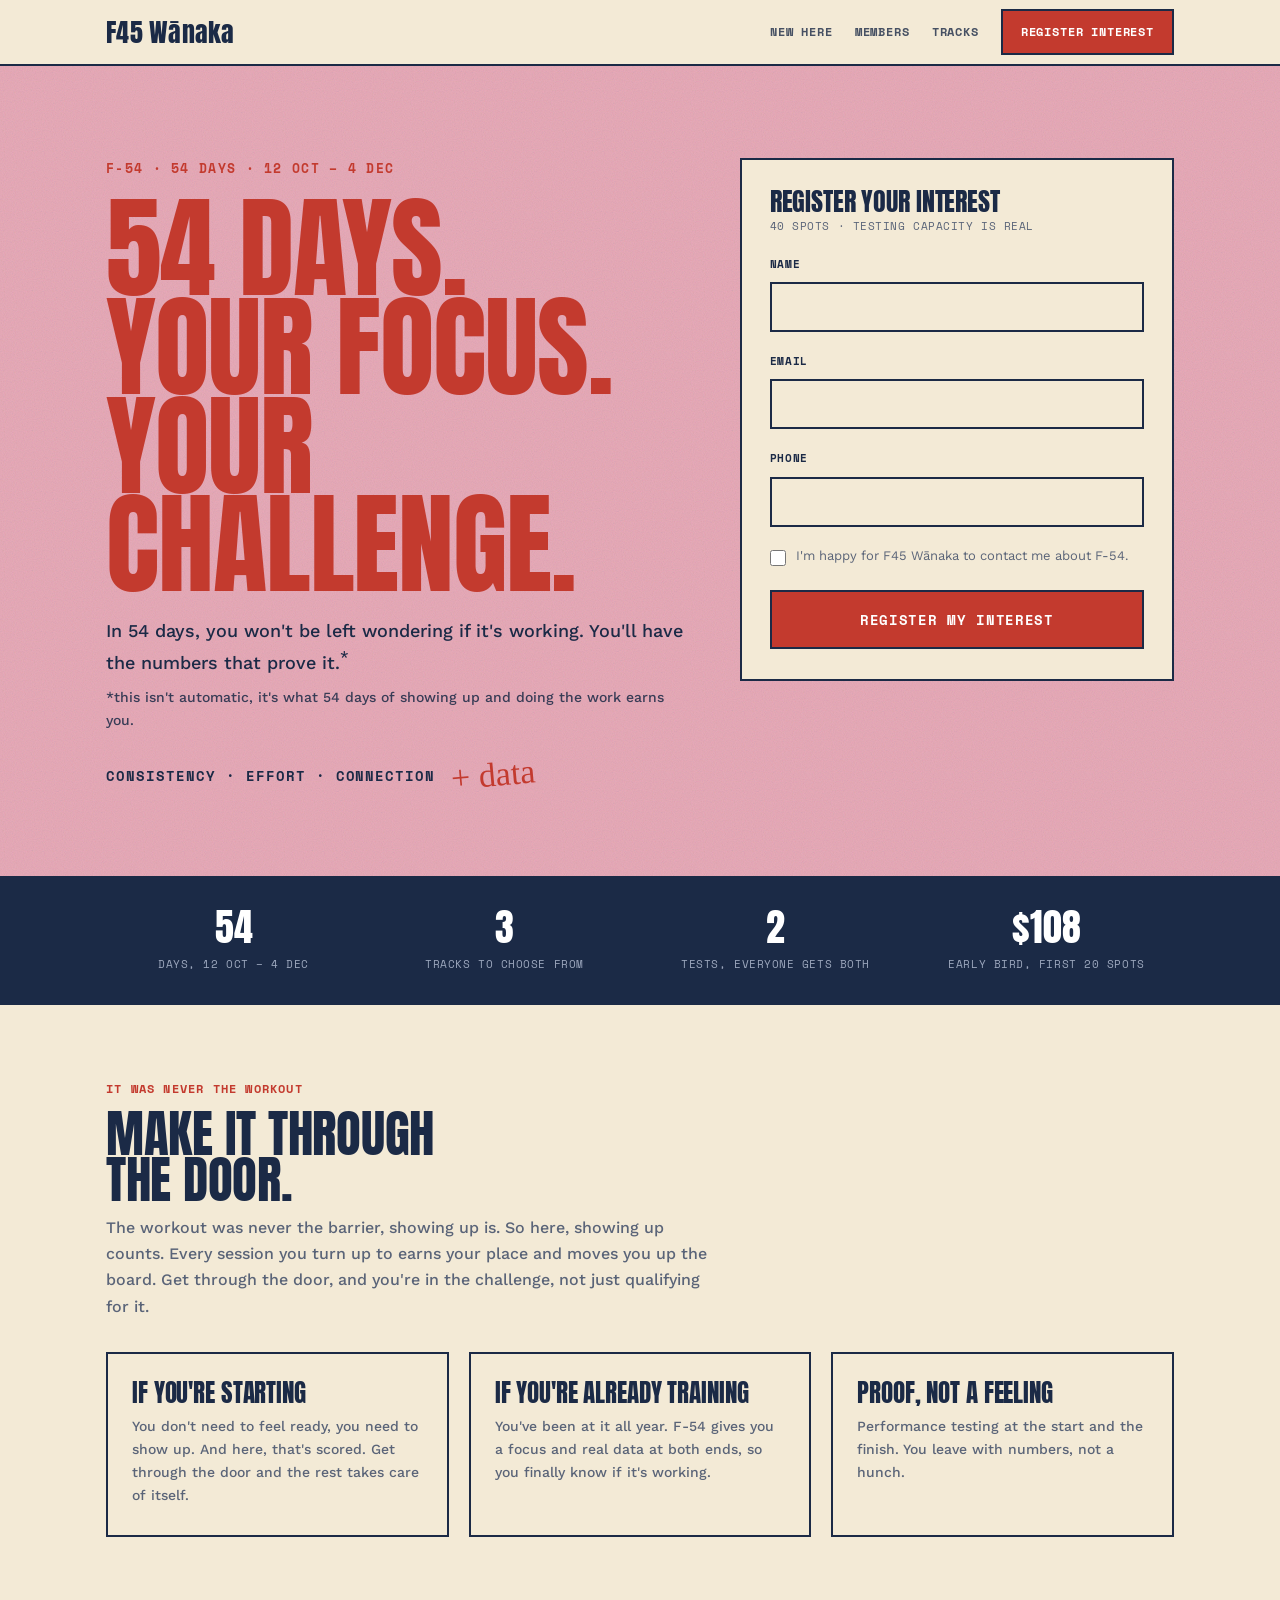
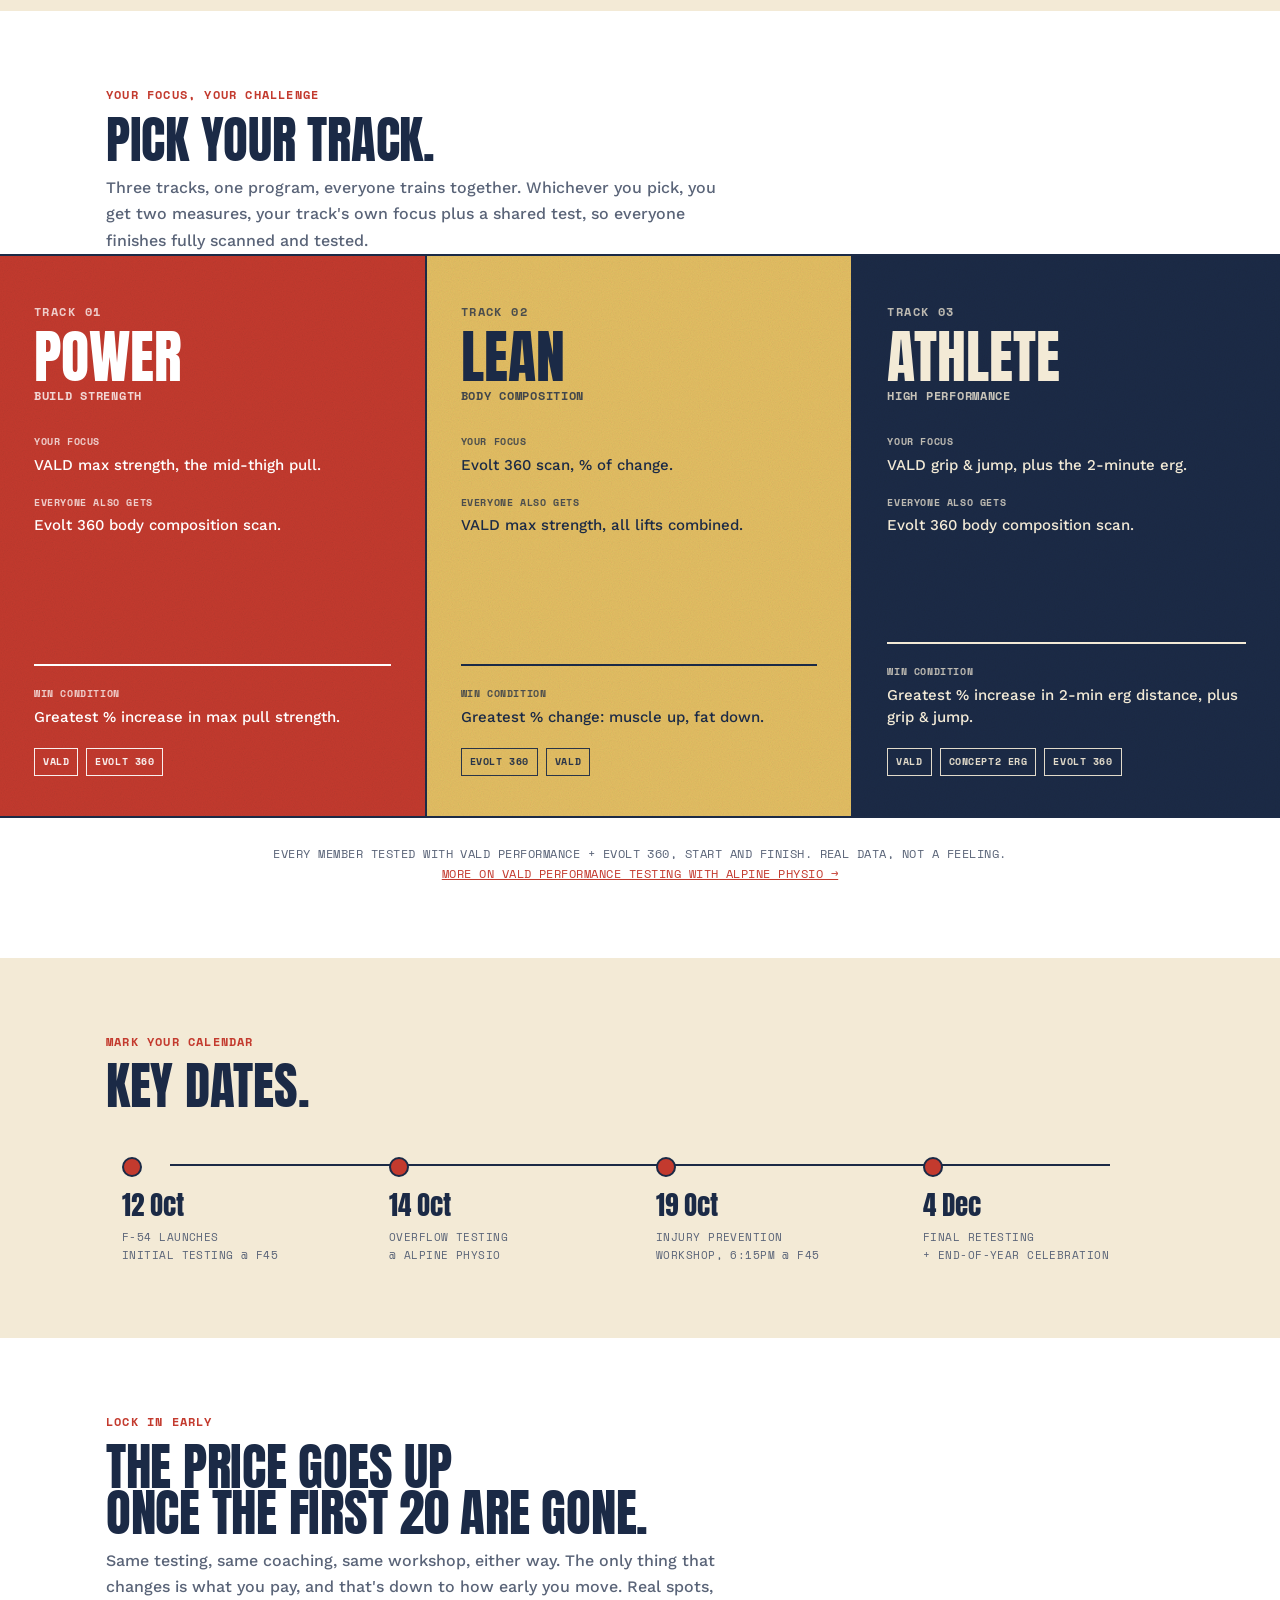
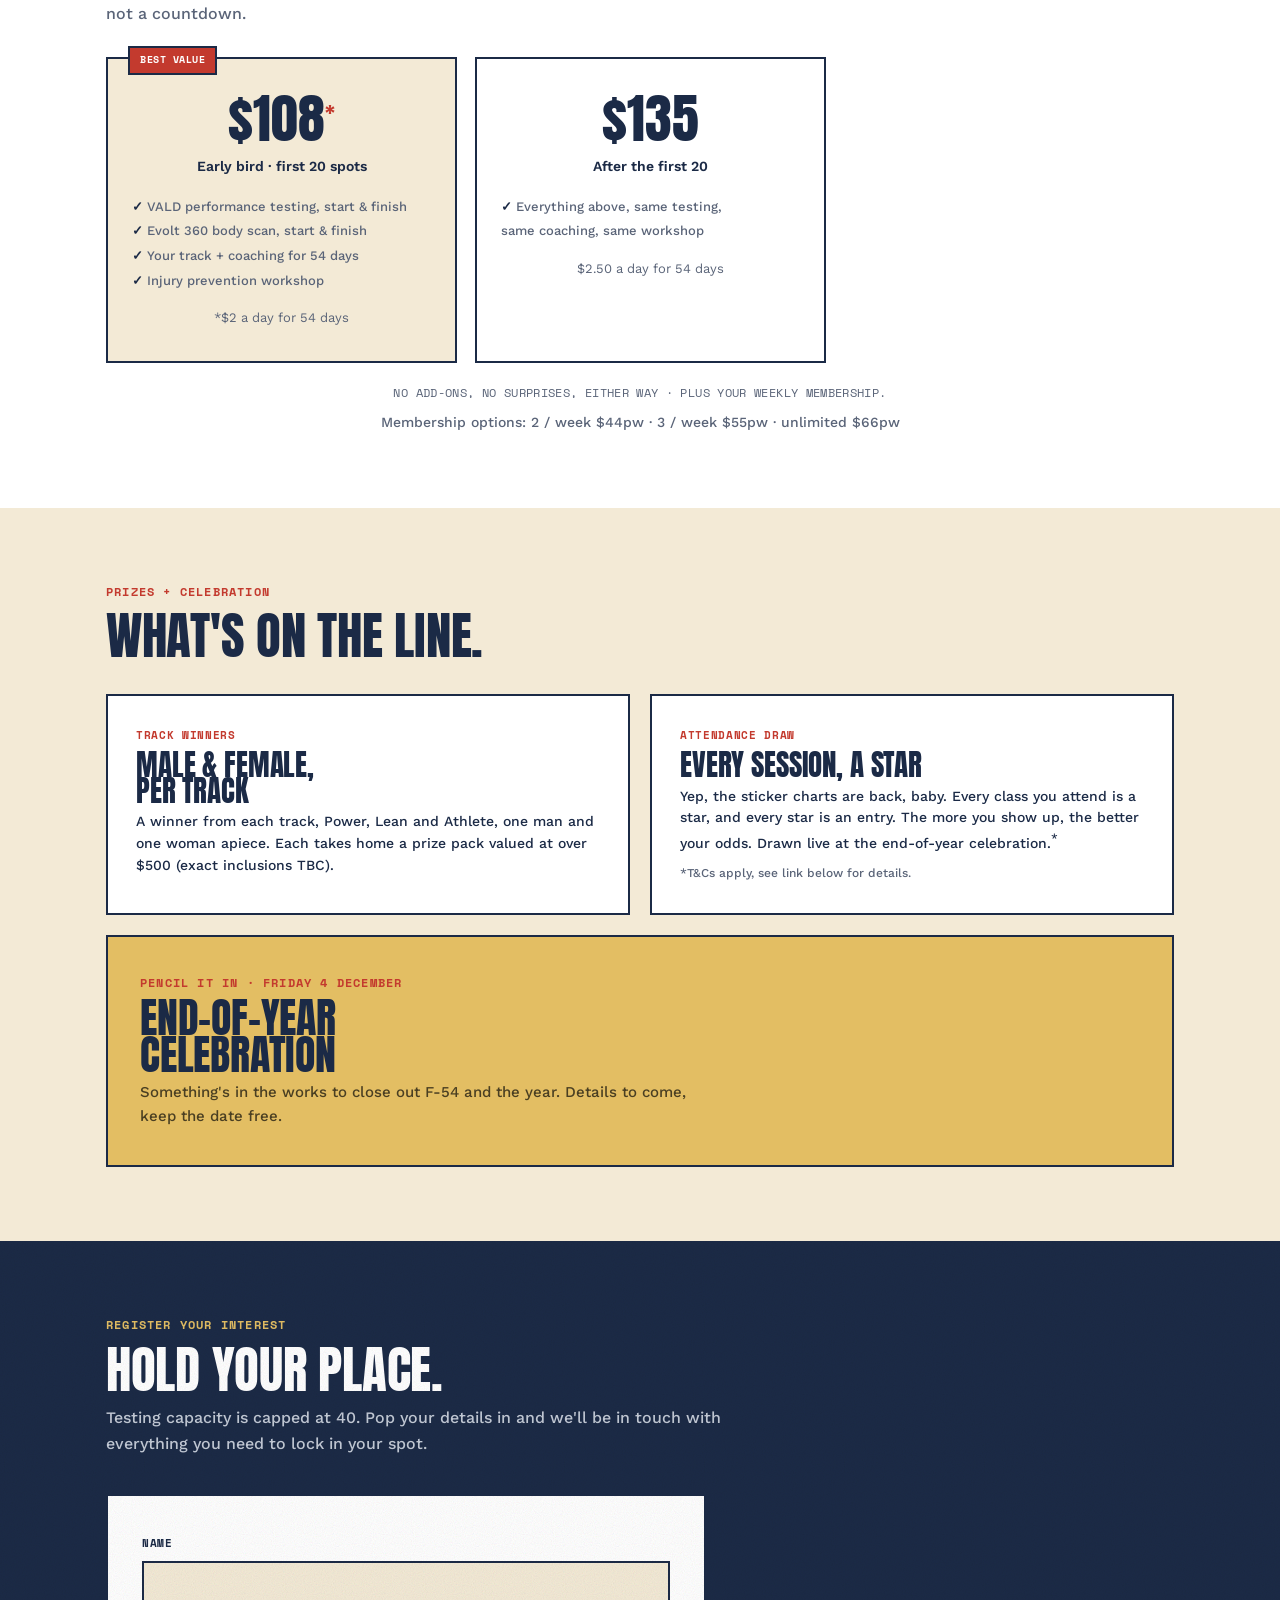
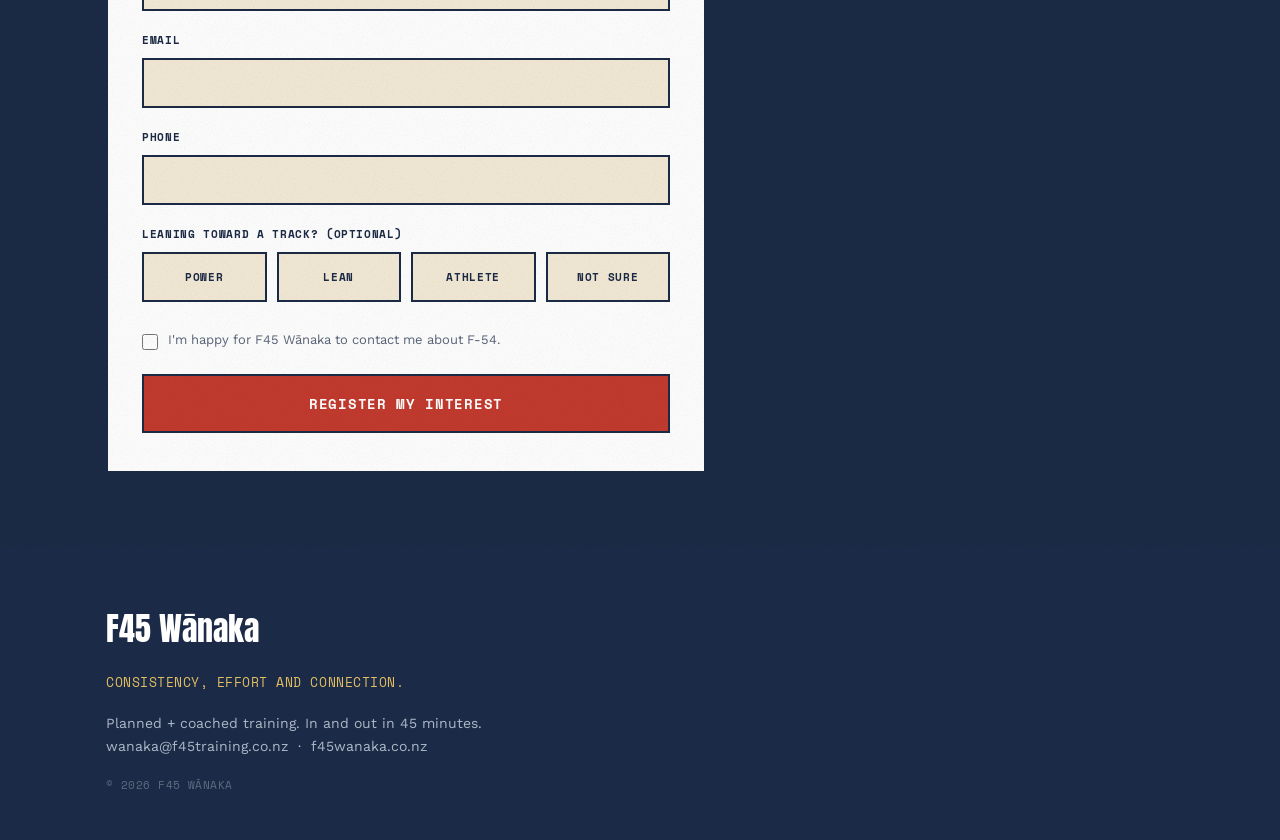
==== f54/index.html @ 594925df "Update index.html" ====
<!DOCTYPE html><html lang="en"><head>
<meta charset="utf-8"><meta name="viewport" content="width=device-width, initial-scale=1">
<title>F-54 &mdash; F45 W&#257;naka</title>
<meta name="description" content="F-54: 54 days, your focus, your challenge. 12 Oct to 4 Dec at F45 W&#257;naka. Real performance testing to prove it's working. Register your interest.">
<link rel="preconnect" href="https://fonts.googleapis.com"><link rel="preconnect" href="https://fonts.gstatic.com" crossorigin>
<link href="https://fonts.googleapis.com/css2?family=Anton&family=Space+Mono:wght@400;700&family=Work+Sans:wght@400;500;600;700&family=Permanent+Marker&display=swap" rel="stylesheet">
<link rel="stylesheet" href="/site.css">
</head><body>

<div class="nav"><div class="wrap">
<a href="/" class="brand">F45 W&#257;naka</a>
<div class="navlinks"><a href="/new/">New here</a><a href="/members/">Members</a><a class="hidesm" href="#tracks">Tracks</a><a class="nav-cta" href="#register">Register interest</a></div>
</div></div>

<div class="hero pink grain"><div class="wrap"><div class="hgrid">
  <div>
    <div class="eyebrow">F-54 &middot; 54 days &middot; 12 Oct &ndash; 4 Dec</div>
    <h1>54 days.<br>Your focus.<br>Your challenge.</h1>
    <p class="lede">In 54 days, you won't be left wondering if it's working. You'll have the numbers that prove it.<sup>*</sup></p>
    <p class="lede" style="font-size:14px;margin-top:8px;opacity:.85;">*this isn't automatic, it's what 54 days of showing up and doing the work earns you.</p>
    <div class="valline"><span class="v">Consistency &middot; Effort &middot; Connection</span><span class="data">+ data</span></div>
  </div>
  <div class="hform">
    <h3>Register your interest</h3>
    <div class="hf-sub">40 spots &middot; testing capacity is real</div>
    <form class="f54form" novalidate>
      <div class="frow"><label>Name</label><input name="name" type="text" autocomplete="name" required></div>
      <div class="frow"><label>Email</label><input name="email" type="email" autocomplete="email" required></div>
      <div class="frow"><label>Phone</label><input name="phone" type="tel" autocomplete="tel" required></div>
      <label class="consent"><input type="checkbox" name="consent" value="true" required><span>I'm happy for F45 W&#257;naka to contact me about F-54.</span></label>
      <div class="fhp"><label>Company<input type="text" name="company" tabindex="-1" autocomplete="off"></label></div>
      <button type="submit" class="btn submit">Register my interest</button>
      <div class="ferr"></div>
    </form>
    <div class="fthanks"><h3>You're on the list.</h3><p class="tmsg">Thanks, a coach will be in touch.</p></div>
  </div>
</div></div></div>

<div class="statbar"><div class="wrap">
  <div class="stat"><div class="n">54</div><div class="l">Days, 12 Oct &ndash; 4 Dec</div></div>
  <div class="stat"><div class="n">3</div><div class="l">Tracks to choose from</div></div>
  <div class="stat"><div class="n">2</div><div class="l">Tests, everyone gets both</div></div>
  <div class="stat"><div class="n">$108</div><div class="l">Early bird, first 20 spots</div></div>
</div></div>

<section class="cream"><div class="wrap">
  <div class="kick">It was never the workout</div>
  <h2 class="sh">Make it through<br>the door.</h2>
  <p class="lead">The workout was never the barrier, showing up is. So here, showing up counts. Every session you turn up to earns your place and moves you up the board. Get through the door, and you're in the challenge, not just qualifying for it.</p>
  <div class="feats">
    <div class="feat"><h4>If you're starting</h4><p>You don't need to feel ready, you need to show up. And here, that's scored. Get through the door and the rest takes care of itself.</p></div>
    <div class="feat"><h4>If you're already training</h4><p>You've been at it all year. F-54 gives you a focus and real data at both ends, so you finally know if it's working.</p></div>
    <div class="feat"><h4>Proof, not a feeling</h4><p>Performance testing at the start and the finish. You leave with numbers, not a hunch.</p></div>
  </div>
</div></section>

<section class="white" id="tracks"><div class="wrap">
  <div class="kick">Your focus, your challenge</div>
  <h2 class="sh">Pick your track.</h2>
  <p class="lead">Three tracks, one program, everyone trains together. Whichever you pick, you get two measures, your track's own focus plus a shared test, so everyone finishes fully scanned and tested.</p>
</div>
<div class="trackband">
  <div class="tcol pw grain">
    <div class="tnum">Track 01</div>
    <div class="tname">Power</div>
    <div class="tdesc">Build strength</div>
    <div class="trow"><div class="k">Your focus</div><div class="v2">VALD max strength, the mid-thigh pull.</div></div>
    <div class="trow"><div class="k">Everyone also gets</div><div class="v2">Evolt 360 body composition scan.</div></div>
    <div class="twin">
      <div class="trow" style="margin:0 0 14px"><div class="k">Win condition</div><div class="v2">Greatest % increase in max pull strength.</div></div>
      <div class="tlogos"><span class="logomark">VALD</span><span class="logomark">Evolt 360</span></div>
    </div>
  </div>
  <div class="tcol ln grain">
    <div class="tnum">Track 02</div>
    <div class="tname">Lean</div>
    <div class="tdesc">Body composition</div>
    <div class="trow"><div class="k">Your focus</div><div class="v2">Evolt 360 scan, % of change.</div></div>
    <div class="trow"><div class="k">Everyone also gets</div><div class="v2">VALD max strength, all lifts combined.</div></div>
    <div class="twin">
      <div class="trow" style="margin:0 0 14px"><div class="k">Win condition</div><div class="v2">Greatest % change: muscle up, fat down.</div></div>
      <div class="tlogos"><span class="logomark">Evolt 360</span><span class="logomark">VALD</span></div>
    </div>
  </div>
  <div class="tcol at grain">
    <div class="tnum">Track 03</div>
    <div class="tname">Athlete</div>
    <div class="tdesc">High performance</div>
    <div class="trow"><div class="k">Your focus</div><div class="v2">VALD grip &amp; jump, plus the 2-minute erg.</div></div>
    <div class="trow"><div class="k">Everyone also gets</div><div class="v2">Evolt 360 body composition scan.</div></div>
    <div class="twin">
      <div class="trow" style="margin:0 0 14px"><div class="k">Win condition</div><div class="v2">Greatest % increase in 2-min erg distance, plus grip &amp; jump.</div></div>
      <div class="tlogos"><span class="logomark">VALD</span><span class="logomark">Concept2 Erg</span><span class="logomark">Evolt 360</span></div>
    </div>
  </div>
</div>
<div class="wrap"><div class="testnote">Every member tested with VALD performance + Evolt 360, start and finish. Real data, not a feeling.<br><a href="https://alpinephysiotherapy.co.nz/performance-testing/" target="_blank" rel="noopener" style="color:var(--red);text-decoration:underline;">More on VALD performance testing with Alpine Physio &#8594;</a></div></div>
</section>

<section class="cream"><div class="wrap">
  <div class="kick">Mark your calendar</div>
  <h2 class="sh">Key dates.</h2>
  <div class="timeline">
    <div class="tl"><div class="d">12 Oct</div><div class="lbl">F-54 launches<br>Initial testing @ F45</div></div>
    <div class="tl"><div class="d">14 Oct</div><div class="lbl">Overflow testing<br>@ Alpine Physio</div></div>
    <div class="tl"><div class="d">19 Oct</div><div class="lbl">Injury Prevention<br>Workshop, 6:15pm @ F45</div></div>
    <div class="tl"><div class="d">4 Dec</div><div class="lbl">Final retesting<br>+ end-of-year celebration</div></div>
  </div>
</div></section>

<section class="white"><div class="wrap">
  <div class="kick">Lock in early</div>
  <h2 class="sh">The price goes up<br>once the first 20 are gone.</h2>
  <p class="lead">Same testing, same coaching, same workshop, either way. The only thing that changes is what you pay, and that's down to how early you move. Real spots, not a countdown.</p>
  <div class="prices two">
    <div class="price best">
      <div class="amt">$108<sup style="font-size:1.4rem;color:var(--red);top:-1.4rem;">*</sup></div>
      <div class="lab">Early bird &middot; first 20 spots</div>
      <div class="incl">
        <b>&#10003;</b> VALD performance testing, start &amp; finish<br>
        <b>&#10003;</b> Evolt 360 body scan, start &amp; finish<br>
        <b>&#10003;</b> Your track + coaching for 54 days<br>
        <b>&#10003;</b> Injury prevention workshop
      </div>
      <div class="sub" style="margin-top:14px;">*$2 a day for 54 days</div>
    </div>
    <div class="price">
      <div class="amt">$135</div>
      <div class="lab">After the first 20</div>
      <div class="incl">
        <b>&#10003;</b> Everything above, same testing,<br>same coaching, same workshop
      </div>
      <div class="sub" style="margin-top:14px;">$2.50 a day for 54 days</div>
    </div>
  </div>
  <p class="fine" style="text-align:center;margin-top:20px;">No add-ons, no surprises, either way &middot; plus your weekly membership.</p>
  <p style="text-align:center;font-family:'Work Sans',sans-serif;font-size:14px;color:var(--ink-soft);font-weight:500;margin-top:8px;">Membership options: 2 / week $44pw &middot; 3 / week $55pw &middot; unlimited $66pw</p>
</div></section>

<section class="cream"><div class="wrap">
  <div class="kick">Prizes + celebration</div>
  <h2 class="sh">What's on the line.</h2>
  <div class="prizeblocks">
    <div class="pblock">
      <div class="pk">Track winners</div>
      <h4>Male &amp; female,<br>per track</h4>
      <p>A winner from each track, Power, Lean and Athlete, one man and one woman apiece. Each takes home a prize pack valued at over $500 (exact inclusions TBC).</p>
    </div>
    <div class="pblock">
      <div class="pk">Attendance draw</div>
      <h4>Every session, a star</h4>
      <p>Yep, the sticker charts are back, baby. Every class you attend is a star, and every star is an entry. The more you show up, the better your odds. Drawn live at the end-of-year celebration.<sup>*</sup></p>
      <p style="font-size:12px;margin-top:10px;color:var(--ink-soft);">*T&amp;Cs apply, see link below for details.</p>
    </div>
  </div>
  <div class="party">
    <div class="pk">Pencil it in &middot; Friday 4 December</div>
    <h3>End-of-year<br>celebration</h3>
    <p>Something's in the works to close out F-54 and the year. Details to come, keep the date free.</p>
  </div>
</div></section>

<section class="navy grain" id="register"><div class="wrap">
  <div class="kick">Register your interest</div>
  <h2 class="sh">Hold your place.</h2>
  <p class="lead">Testing capacity is capped at 40. Pop your details in and we'll be in touch with everything you need to lock in your spot.</p>
  <div class="form-wrap">
    <form class="f54form" novalidate>
      <div class="frow"><label>Name</label><input name="name" type="text" autocomplete="name" required></div>
      <div class="frow"><label>Email</label><input name="email" type="email" autocomplete="email" required></div>
      <div class="frow"><label>Phone</label><input name="phone" type="tel" autocomplete="tel" required></div>
      <div class="frow"><label>Leaning toward a track? (optional)</label>
        <div class="trackpick">
          <label><input type="radio" name="track" value="Power"><span>Power</span></label>
          <label><input type="radio" name="track" value="Lean"><span>Lean</span></label>
          <label><input type="radio" name="track" value="Athlete"><span>Athlete</span></label>
          <label><input type="radio" name="track" value="Not sure"><span>Not sure</span></label>
        </div>
      </div>
      <label class="consent"><input type="checkbox" name="consent" value="true" required><span>I'm happy for F45 W&#257;naka to contact me about F-54.</span></label>
      <div class="fhp"><label>Company<input type="text" name="company" tabindex="-1" autocomplete="off"></label></div>
      <button type="submit" class="btn submit">Register my interest</button>
      <div class="ferr"></div>
    </form>
    <div class="fthanks"><h3>You're on the list.</h3><p class="tmsg">Thanks, a coach will be in touch.</p></div>
  </div>
</div></section>

<div class="foot"><div class="wrap">
<div class="fbrand">F45 W&#257;naka</div>
<div class="vals">Consistency, effort and connection.</div>
<div>Planned + coached training. In and out in 45 minutes.<br>
<a href="mailto:wanaka@f45training.co.nz">wanaka@f45training.co.nz</a> &nbsp;&middot;&nbsp; <a href="/">f45wanaka.co.nz</a></div>
<div class="fmuted">&copy; 2026 F45 W&#257;naka</div>
</div></div>

<script>
document.querySelectorAll('form.f54form').forEach(function(form){
  var wrap=form.parentNode, err=wrap.querySelector('.ferr'), thanks=wrap.querySelector('.fthanks'), btn=form.querySelector('button[type=submit]');
  form.addEventListener('submit',function(e){
    e.preventDefault(); if(err){err.style.display='none';}
    var g=function(n){var el=form.querySelector('[name="'+n+'"]');return el?el.value.trim():'';};
    var tr=form.querySelector('input[name="track"]:checked');
    var data={name:g('name'),email:g('email'),phone:g('phone'),track:tr?tr.value:'',consent:form.querySelector('input[name="consent"]').checked,company:g('company')};
    if(!data.name||!data.email||!data.phone||!data.consent){if(err){err.textContent='Please add your name, email and phone, and tick the box.';err.style.display='block';}return;}
    var old=btn.textContent; btn.disabled=true; btn.textContent='Sending...';
    fetch('/api/f54',{method:'POST',headers:{'Content-Type':'application/json'},body:JSON.stringify(data)})
      .then(function(r){return r.json().then(function(j){return{ok:r.ok,j:j};});})
      .then(function(res){
        if(!res.ok||!res.j.ok){throw new Error((res.j&&res.j.error)||'Something went wrong.');}
        form.style.display='none';
        if(thanks){var m=thanks.querySelector('.tmsg'); if(m){m.textContent='Thanks '+data.name.split(' ')[0]+", we've got your details and a coach will be in touch.";} thanks.style.display='block';}
      })
      .catch(function(er){if(err){err.textContent=er.message||'Could not send. Please try again.';err.style.display='block';} btn.disabled=false; btn.textContent=old;});
  });
});
</script>
</body></html>
---- site.css ----
:root{--mustard:#E3BE63;--mustard-deep:#C9A54A;--navy:#1B2A46;--navy-deep:#121D33;--pink:#E8ABB9;--red:#C33A2E;--cream:#F3EAD6;--ink:#1B2A46;--ink-soft:#5A6478;--line:rgba(27,42,70,0.15);}
*{margin:0;padding:0;box-sizing:border-box;}
html{scroll-behavior:smooth;}
body{font-family:'Work Sans',system-ui,Arial,sans-serif;color:var(--ink);background:var(--cream);line-height:1.65;-webkit-font-smoothing:antialiased;}
.wrap{max-width:1120px;margin:0 auto;padding:0 26px;}
a{color:inherit;text-decoration:none;}
h1,h2,h3,h4{font-family:'Anton',Impact,sans-serif;font-weight:400;text-transform:uppercase;line-height:.9;letter-spacing:-0.005em;}
.grain:before{content:"";position:absolute;inset:0;z-index:1;pointer-events:none;mix-blend-mode:multiply;opacity:.5;background-image:url("data:image/svg+xml;utf8,<svg xmlns='http://www.w3.org/2000/svg' width='140' height='140'><filter id='n'><feTurbulence type='fractalNoise' baseFrequency='0.9' numOctaves='2' stitchTiles='stitch'/></filter><rect width='100%25' height='100%25' filter='url(%23n)' opacity='0.35'/></svg>");}
.nav{position:sticky;top:0;z-index:60;background:rgba(243,234,214,0.94);backdrop-filter:blur(8px);border-bottom:2px solid var(--navy);}
.nav .wrap{display:flex;align-items:center;justify-content:space-between;height:64px;}
.brand{font-family:'Anton',Impact,sans-serif;font-size:26px;color:var(--navy);letter-spacing:.01em;}
.navlinks{display:flex;align-items:center;}
.navlinks a{font-family:'Space Mono',monospace;font-weight:700;font-size:12px;text-transform:uppercase;letter-spacing:.07em;margin-left:22px;color:var(--navy);opacity:.8;}
.navlinks a:hover{opacity:1;color:var(--red);}
.nav-cta{background:var(--red);color:#fff !important;padding:11px 18px;font-family:'Space Mono',monospace;font-weight:700;font-size:12px;text-transform:uppercase;letter-spacing:.05em;border:2px solid var(--navy);opacity:1 !important;}
.nav-cta:hover{background:#a92e23;color:#fff !important;}
@media(max-width:640px){.navlinks a{margin-left:13px;font-size:10.5px;}.navlinks .hidesm{display:none;}}
.btn{display:inline-block;font-family:'Space Mono',monospace;font-weight:700;text-transform:uppercase;letter-spacing:.05em;font-size:13px;padding:15px 26px;background:var(--red);color:#fff;border:2px solid var(--navy);transition:.15s;}
.btn:hover{background:#a92e23;color:#fff;}
.btn.outline{background:transparent;color:var(--red);border-color:var(--red);}
.btn.outline:hover{background:var(--red);color:#fff;border-color:var(--navy);}
.btn.navy{background:var(--navy);border-color:var(--navy);}
.btn.navy:hover{background:var(--navy-deep);}
.btn.cream{background:var(--cream);color:var(--navy);border-color:var(--cream);}
.btn.cream:hover{background:#fff;color:var(--navy);}
.hero{position:relative;overflow:hidden;padding:92px 0 84px;border-bottom:2px solid var(--navy);}
.hero.pink{background:var(--pink);color:var(--red);}
.hero.navy{background:var(--navy);color:var(--cream);}
.hero .wrap{position:relative;z-index:2;}
.hero .eyebrow{font-family:'Space Mono',monospace;font-weight:700;font-size:13px;text-transform:uppercase;letter-spacing:.1em;margin-bottom:20px;}
.hero.navy .eyebrow{color:var(--mustard);}
.hero h1{font-family:'Anton',Impact,sans-serif;font-size:clamp(3.4rem,13vw,7rem);line-height:.88;letter-spacing:-0.01em;}
.hero.navy h1{color:#fff;}
.hero .subline{font-family:'Anton',Impact,sans-serif;font-size:clamp(1.05rem,2.6vw,1.6rem);text-transform:uppercase;margin-top:16px;}
.hero p.lede{font-family:'Work Sans',sans-serif;font-size:clamp(15px,2vw,18px);max-width:600px;margin-top:22px;font-weight:500;}
.hero.pink p.lede{color:var(--navy);}
.hero.navy p.lede{color:#D8DDE6;}
.hero .cta{margin-top:32px;display:flex;gap:14px;flex-wrap:wrap;position:relative;z-index:2;}
.statbar{background:var(--navy);color:#fff;border-bottom:2px solid var(--navy);}
.statbar .wrap{display:flex;flex-wrap:wrap;gap:16px;padding:30px 26px;justify-content:space-between;text-align:center;}
.stat{flex:1 1 130px;}
.stat .n{font-family:'Anton',Impact,sans-serif;font-size:2.4rem;line-height:1;color:#fff;}
.stat .l{font-family:'Space Mono',monospace;font-size:11px;text-transform:uppercase;letter-spacing:.05em;color:#9BA6BC;margin-top:8px;}
section{padding:74px 0;position:relative;}
section.cream{background:var(--cream);}
section.white{background:#fff;}
section.navy{background:var(--navy);color:var(--cream);}
section.mustard{background:var(--mustard);color:var(--navy);}
.kick{font-family:'Space Mono',monospace;color:var(--red);font-size:12px;letter-spacing:.1em;text-transform:uppercase;font-weight:700;margin-bottom:12px;}
section.navy .kick{color:var(--mustard);}
section.mustard .kick{color:var(--red);}
.sh{font-family:'Anton',Impact,sans-serif;font-size:clamp(2rem,5vw,3.2rem);color:var(--navy);}
section.navy .sh{color:#fff;}
.lead{font-family:'Work Sans',sans-serif;color:var(--ink-soft);max-width:620px;margin-top:12px;font-weight:500;}
section.navy .lead{color:#C3CAD6;}
section.mustard .lead{color:#4a3f22;}
.paths{display:grid;grid-template-columns:1fr 1fr;gap:22px;margin-top:16px;}
.path{background:#fff;border:2px solid var(--navy);padding:38px 32px;transition:.15s;display:block;}
.path:hover{background:var(--cream);transform:translate(-3px,-3px);box-shadow:7px 7px 0 var(--navy);}
.path .pk{font-family:'Space Mono',monospace;font-weight:700;text-transform:uppercase;letter-spacing:.08em;font-size:11px;color:var(--red);}
.path h3{font-family:'Anton',Impact,sans-serif;font-size:2.3rem;color:var(--navy);margin:10px 0 8px;}
.path p{font-family:'Work Sans',sans-serif;color:var(--ink-soft);font-size:15px;font-weight:500;}
.path .go{font-family:'Space Mono',monospace;font-weight:700;text-transform:uppercase;letter-spacing:.06em;font-size:12px;color:var(--red);margin-top:20px;display:inline-block;}
.path .go:after{content:" \2192";}
@media(max-width:720px){.paths{grid-template-columns:1fr;}}
.feats{display:grid;grid-template-columns:repeat(3,1fr);gap:20px;margin-top:32px;}
.feat{border:2px solid var(--navy);padding:28px 24px;background:var(--cream);}
section.navy .feat{background:transparent;border-color:rgba(255,255,255,.28);}
.feat h4{font-family:'Anton',Impact,sans-serif;font-size:1.55rem;color:var(--navy);}
section.navy .feat h4{color:#fff;}
.feat p{font-family:'Work Sans',sans-serif;font-size:14px;color:var(--ink-soft);margin-top:10px;font-weight:500;}
section.navy .feat p{color:#C3CAD6;}
@media(max-width:720px){.feats{grid-template-columns:1fr;}}
.ttgrid{display:grid;grid-template-columns:repeat(7,1fr);gap:12px;margin-top:30px;}
@media(max-width:900px){.ttgrid{grid-template-columns:repeat(3,1fr);}}
@media(max-width:560px){.ttgrid{grid-template-columns:repeat(2,1fr);}}
.ttc{border:2px solid var(--navy);background:var(--cream);padding:18px 14px;}
section.white .ttc{background:var(--cream);}
.ttc .day{font-family:'Anton',Impact,sans-serif;font-size:1.25rem;color:var(--navy);margin-bottom:10px;}
.ttc .times{font-family:'Space Mono',monospace;font-size:12px;color:var(--ink-soft);line-height:1.85;margin-bottom:14px;}
.tag{display:inline-block;font-family:'Space Mono',monospace;font-size:10px;font-weight:700;letter-spacing:.05em;text-transform:uppercase;padding:5px 9px;color:#fff;}
.tag.s{background:var(--red);}.tag.c{background:var(--mustard);color:var(--navy);}.tag.h{background:var(--navy);}
.legend{display:flex;flex-wrap:wrap;gap:26px;margin-top:30px;}
.legend .li{display:flex;gap:12px;align-items:flex-start;max-width:270px;}
.legend .li p{font-family:'Work Sans',sans-serif;font-size:13px;color:var(--ink-soft);font-weight:500;}
.fine{font-family:'Space Mono',monospace;color:var(--ink-soft);font-size:12px;text-transform:uppercase;letter-spacing:.03em;margin-top:26px;}
.prices{display:grid;grid-template-columns:repeat(3,1fr);gap:18px;margin-top:30px;}
.prices.two{grid-template-columns:1fr 1fr;max-width:720px;}
.price{border:2px solid var(--navy);background:#fff;padding:32px 24px;text-align:center;position:relative;}
.price.best{background:var(--cream);}
.price.best:before{content:"Best value";position:absolute;top:-13px;left:20px;background:var(--red);color:#fff;font-family:'Space Mono',monospace;font-weight:700;font-size:10px;text-transform:uppercase;letter-spacing:.05em;padding:4px 10px;border:2px solid var(--navy);}
.price .amt{font-family:'Anton',Impact,sans-serif;font-size:3.4rem;color:var(--navy);line-height:1;}
.price .amt small{font-family:'Space Mono',monospace;font-size:12px;color:var(--ink-soft);}
.price .lab{font-family:'Work Sans',sans-serif;font-weight:600;font-size:14px;margin-top:10px;}
.price .sub{font-family:'Work Sans',sans-serif;color:var(--ink-soft);font-size:13px;font-weight:400;}
@media(max-width:720px){.prices,.prices.two{grid-template-columns:1fr;}}
.qlinks{display:grid;grid-template-columns:1fr 1fr;gap:16px;margin-top:30px;}
.qlink{border:2px solid var(--navy);background:#fff;padding:24px 26px;display:flex;justify-content:space-between;align-items:center;gap:16px;transition:.15s;}
.qlink:hover{background:var(--cream);transform:translate(-3px,-3px);box-shadow:6px 6px 0 var(--navy);}
.qlink b{font-family:'Anton',Impact,sans-serif;color:var(--navy);font-size:1.2rem;font-weight:400;letter-spacing:.01em;}
.qlink span{font-family:'Work Sans',sans-serif;color:var(--ink-soft);font-size:13px;display:block;margin-top:4px;font-weight:500;}
.qlink .arr{color:var(--red);font-family:'Space Mono',monospace;font-weight:700;flex:none;font-size:18px;}
@media(max-width:720px){.qlinks{grid-template-columns:1fr;}}
.coming{background:var(--red);color:#fff;border:2px solid var(--navy);padding:44px 38px;margin-top:14px;display:flex;justify-content:space-between;align-items:center;gap:24px;flex-wrap:wrap;position:relative;overflow:hidden;}
.coming>*{position:relative;z-index:2;}
.coming .ck{font-family:'Space Mono',monospace;font-weight:700;text-transform:uppercase;letter-spacing:.1em;font-size:12px;color:var(--mustard);}
.coming h3{font-family:'Anton',Impact,sans-serif;font-size:2.8rem;color:#fff;margin:6px 0 8px;}
.coming p{font-family:'Work Sans',sans-serif;font-size:15px;color:#F6DAD5;max-width:480px;font-weight:500;}
.coming .btn{background:var(--navy);}
.coming .btn:hover{background:var(--navy-deep);}
.placeholder{border:2px dashed var(--navy);padding:44px;text-align:center;color:var(--ink-soft);font-family:'Space Mono',monospace;font-size:13px;text-transform:uppercase;letter-spacing:.04em;margin-top:28px;background:var(--cream);}
.foot{background:var(--navy);color:#AEB7C6;padding:56px 0 46px;font-family:'Work Sans',sans-serif;font-size:14px;}
.foot .fbrand{font-family:'Anton',Impact,sans-serif;font-size:2rem;color:#fff;}
.foot a{color:#AEB7C6;}.foot a:hover{color:var(--mustard);}
.foot .vals{font-family:'Space Mono',monospace;color:var(--mustard);font-size:13px;letter-spacing:.04em;margin:16px 0 18px;text-transform:uppercase;}
.foot .fmuted{font-family:'Space Mono',monospace;color:#5E6B80;margin-top:18px;font-size:11px;text-transform:uppercase;letter-spacing:.04em;}
/* ---- F-54 program page ---- */
.tracks{display:grid;grid-template-columns:repeat(3,1fr);gap:20px;margin-top:34px;}
@media(max-width:820px){.tracks{grid-template-columns:1fr;}}
.track{border:2px solid var(--navy);background:#fff;overflow:hidden;}
.track .top{padding:12px 20px;font-family:'Anton',Impact,sans-serif;font-size:1.5rem;color:#fff;text-transform:uppercase;letter-spacing:.01em;}
.track.pw .top{background:var(--red);}
.track.ln .top{background:var(--mustard);color:var(--navy);}
.track.at .top{background:var(--navy);}
.track .sub{font-family:'Space Mono',monospace;font-size:10px;font-weight:700;letter-spacing:.05em;opacity:.85;display:block;margin-top:2px;}
.track .bd{padding:24px 20px;}
.track .row{margin-bottom:15px;}
.track .row .k{font-family:'Space Mono',monospace;font-size:10px;font-weight:700;text-transform:uppercase;letter-spacing:.06em;color:var(--red);margin-bottom:3px;}
.track .row .v{font-family:'Work Sans',sans-serif;font-size:14px;color:var(--ink);font-weight:500;line-height:1.5;}
.track .win{border-top:2px solid var(--line);padding-top:15px;margin-top:4px;}
.track .win .k{color:var(--navy);}
.dates{display:grid;grid-template-columns:repeat(4,1fr);gap:16px;margin-top:32px;}
@media(max-width:820px){.dates{grid-template-columns:1fr 1fr;}}
@media(max-width:520px){.dates{grid-template-columns:1fr;}}
.date{border:2px solid var(--navy);background:var(--cream);padding:22px 20px;}
.date .d{font-family:'Anton',Impact,sans-serif;font-size:1.7rem;color:var(--red);line-height:1;}
.date .lbl{font-family:'Space Mono',monospace;font-size:11px;text-transform:uppercase;letter-spacing:.05em;color:var(--ink-soft);margin-top:8px;line-height:1.5;}
.prices.one{grid-template-columns:1fr;max-width:440px;}
.price .incl{font-family:'Work Sans',sans-serif;font-size:13px;color:var(--ink-soft);text-align:left;margin-top:16px;line-height:1.9;font-weight:500;}
.price .incl b{color:var(--navy);}
.form-wrap{max-width:560px;margin-top:34px;border:2px solid var(--navy);background:#fff;padding:36px 32px;}
.frow{margin-bottom:16px;}
.frow label{display:block;font-family:'Space Mono',monospace;font-weight:700;text-transform:uppercase;letter-spacing:.06em;font-size:11px;color:var(--navy);margin-bottom:7px;}
.frow input[type=text],.frow input[type=email],.frow input[type=tel]{width:100%;font-family:'Work Sans',sans-serif;font-size:15px;padding:13px 14px;background:var(--cream);border:2px solid var(--navy);color:var(--ink);outline:none;}
.frow input:focus{border-color:var(--red);background:#fff;}
.trackpick{display:grid;grid-template-columns:repeat(4,1fr);gap:8px;}
@media(max-width:520px){.trackpick{grid-template-columns:1fr 1fr;}}
.trackpick label{position:relative;margin:0;}
.trackpick input{position:absolute;opacity:0;inset:0;cursor:pointer;}
.trackpick span{display:block;text-align:center;font-family:'Space Mono',monospace;font-weight:700;font-size:11px;text-transform:uppercase;padding:12px 6px;border:2px solid var(--navy);background:var(--cream);cursor:pointer;transition:.12s;}
.trackpick input:checked+span{background:var(--navy);color:#fff;}
.consent{display:flex;gap:10px;align-items:flex-start;font-family:'Work Sans',sans-serif;font-size:13px;color:var(--ink-soft);margin:6px 0 20px;line-height:1.45;cursor:pointer;}
.consent input{margin-top:3px;width:16px;height:16px;flex:none;accent-color:var(--red);}
.submit{width:100%;cursor:pointer;border:none;}
.fnote{font-family:'Space Mono',monospace;font-size:11px;color:var(--ink-soft);text-transform:uppercase;letter-spacing:.03em;margin-top:14px;text-align:center;}
.ferr{font-family:'Work Sans',sans-serif;font-size:13px;color:var(--red);margin-top:12px;text-align:center;display:none;}
.fhp{position:absolute;left:-9999px;width:1px;height:1px;overflow:hidden;}
.fthanks{display:none;text-align:center;padding:8px 0;}
.fthanks h3{font-family:'Anton',Impact,sans-serif;font-size:2.2rem;color:var(--navy);margin-bottom:10px;}
.fthanks p{font-family:'Work Sans',sans-serif;color:var(--ink-soft);font-weight:500;}
/* ---- F-54 v2: values+data, header form, HQ-style track band, timeline, prizes ---- */
.valline{display:flex;align-items:center;gap:16px;flex-wrap:wrap;margin-top:26px;}
.valline .v{font-family:'Space Mono',monospace;font-weight:700;text-transform:uppercase;letter-spacing:.07em;font-size:14px;}
.hero.pink .valline .v{color:var(--navy);}
.valline .data{font-family:'Permanent Marker',cursive;font-size:34px;line-height:1;color:var(--red);transform:rotate(-5deg);display:inline-block;}
.hgrid{display:grid;grid-template-columns:1.15fr .85fr;gap:46px;align-items:start;}
@media(max-width:880px){.hgrid{grid-template-columns:1fr;gap:34px;}}
.hform{background:var(--cream);border:2px solid var(--navy);padding:30px 28px;}
.hform h3{font-family:'Anton',Impact,sans-serif;font-size:1.6rem;color:var(--navy);margin-bottom:4px;}
.hform .hf-sub{font-family:'Space Mono',monospace;font-size:11px;text-transform:uppercase;letter-spacing:.05em;color:var(--ink-soft);margin-bottom:20px;}
/* HQ-style three-column track band */
.trackband{display:grid;grid-template-columns:1fr 1fr 1fr;border-top:2px solid var(--navy);border-bottom:2px solid var(--navy);}
@media(max-width:820px){.trackband{grid-template-columns:1fr;}}
.tcol{position:relative;overflow:hidden;padding:46px 34px 40px;min-height:560px;display:flex;flex-direction:column;border-right:2px solid var(--navy);}
.tcol:last-child{border-right:none;}
@media(max-width:820px){.tcol{border-right:none;border-bottom:2px solid var(--navy);min-height:auto;}}
.tcol.pw{background:var(--red);color:#fff;}
.tcol.ln{background:var(--mustard);color:var(--navy);}
.tcol.at{background:var(--navy);color:var(--cream);}
.tcol>*{position:relative;z-index:2;}
.tcol .tnum{font-family:'Space Mono',monospace;font-size:12px;font-weight:700;letter-spacing:.12em;text-transform:uppercase;opacity:.75;}
.tcol .tname{font-family:'Anton',Impact,sans-serif;font-size:3.6rem;line-height:.88;margin:10px 0 4px;text-transform:uppercase;}
.tcol .tdesc{font-family:'Space Mono',monospace;font-size:12px;font-weight:700;text-transform:uppercase;letter-spacing:.06em;opacity:.8;margin-bottom:28px;}
.tcol .trow{margin-bottom:18px;}
.tcol .trow .k{font-family:'Space Mono',monospace;font-size:10px;font-weight:700;text-transform:uppercase;letter-spacing:.06em;opacity:.75;margin-bottom:4px;}
.tcol .trow .v2{font-family:'Work Sans',sans-serif;font-size:15px;font-weight:500;line-height:1.45;}
.tcol .twin{margin-top:auto;padding-top:20px;border-top:2px solid;}
.tcol .tlogos{display:flex;gap:8px;margin-top:20px;flex-wrap:wrap;}
.logomark{font-family:'Space Mono',monospace;font-weight:700;font-size:9.5px;letter-spacing:.06em;text-transform:uppercase;border:1.5px solid currentColor;padding:5px 8px;opacity:.92;white-space:nowrap;}
.testnote{font-family:'Space Mono',monospace;font-size:12px;text-transform:uppercase;letter-spacing:.04em;color:var(--ink-soft);margin-top:26px;text-align:center;}
/* timeline for key dates */
.timeline{display:grid;grid-template-columns:repeat(4,1fr);margin-top:44px;position:relative;}
.timeline:before{content:"";position:absolute;top:11px;left:6%;right:6%;height:2px;background:var(--navy);}
.tl{position:relative;padding:0 16px;}
.tl:before{content:"";position:absolute;top:4px;left:16px;width:16px;height:16px;background:var(--red);border:2px solid var(--navy);border-radius:50%;z-index:2;}
.tl .d{font-family:'Anton',Impact,sans-serif;font-size:1.7rem;color:var(--navy);margin-top:38px;line-height:1;}
.tl .lbl{font-family:'Space Mono',monospace;font-size:11px;text-transform:uppercase;letter-spacing:.04em;color:var(--ink-soft);margin-top:9px;line-height:1.65;}
@media(max-width:640px){.timeline{grid-template-columns:1fr;}.timeline:before{top:0;bottom:0;left:7px;right:auto;width:2px;height:auto;}.tl{padding:0 0 22px 34px;}.tl:before{left:0;top:3px;}.tl .d{margin-top:0;}}
/* prizes */
.prizeblocks{display:grid;grid-template-columns:1fr 1fr;gap:20px;margin-top:34px;}
@media(max-width:760px){.prizeblocks{grid-template-columns:1fr;}}
.pblock{border:2px solid var(--navy);background:#fff;padding:30px 28px;}
.pblock .pk{font-family:'Space Mono',monospace;font-weight:700;text-transform:uppercase;letter-spacing:.06em;font-size:11px;color:var(--red);margin-bottom:8px;}
.pblock h4{font-family:'Anton',Impact,sans-serif;font-size:1.8rem;color:var(--navy);margin-bottom:8px;}
.pblock p{font-family:'Work Sans',sans-serif;font-size:14px;color:var(--ink);font-weight:500;line-height:1.55;}
.party{border:2px solid var(--navy);background:var(--mustard);padding:36px 32px;margin-top:20px;}
.party .pk{font-family:'Space Mono',monospace;font-weight:700;text-transform:uppercase;letter-spacing:.1em;font-size:12px;color:var(--red);}
.party h3{font-family:'Anton',Impact,sans-serif;font-size:2.6rem;color:var(--navy);margin:6px 0 6px;}
.party p{font-family:'Work Sans',sans-serif;font-size:15px;color:#4a3f22;font-weight:500;max-width:560px;}
.partytiers{display:flex;gap:12px;flex-wrap:wrap;margin-top:20px;}
.tier{border:2px solid var(--navy);background:var(--cream);padding:12px 16px;font-family:'Space Mono',monospace;font-size:12px;font-weight:700;text-transform:uppercase;letter-spacing:.03em;color:var(--navy);}
.tier b{color:var(--red);}
/* polished form (overrides earlier) */
.form-wrap{max-width:600px;margin-top:36px;border:2px solid var(--navy);background:#fff;padding:38px 34px;}
.frow{margin-bottom:20px;}
.frow label{display:block;font-family:'Space Mono',monospace;font-weight:700;text-transform:uppercase;letter-spacing:.06em;font-size:11px;color:var(--navy);margin-bottom:9px;}
.frow input[type=text],.frow input[type=email],.frow input[type=tel]{width:100%;font-family:'Work Sans',sans-serif;font-size:15px;padding:14px 15px;background:var(--cream);border:2px solid var(--navy);color:var(--ink);outline:none;transition:.12s;}
.frow input:focus{border-color:var(--red);background:#fff;box-shadow:3px 3px 0 var(--red);}
.trackpick{display:grid;grid-template-columns:repeat(4,1fr);gap:10px;}
@media(max-width:520px){.trackpick{grid-template-columns:1fr 1fr;}}
.trackpick span{padding:14px 6px;}
.trackpick input:checked+span{background:var(--red);color:#fff;border-color:var(--navy);}
.consent{margin:10px 0 24px;}
.submit{width:100%;cursor:pointer;border:2px solid var(--navy);padding:17px;font-size:14px;}
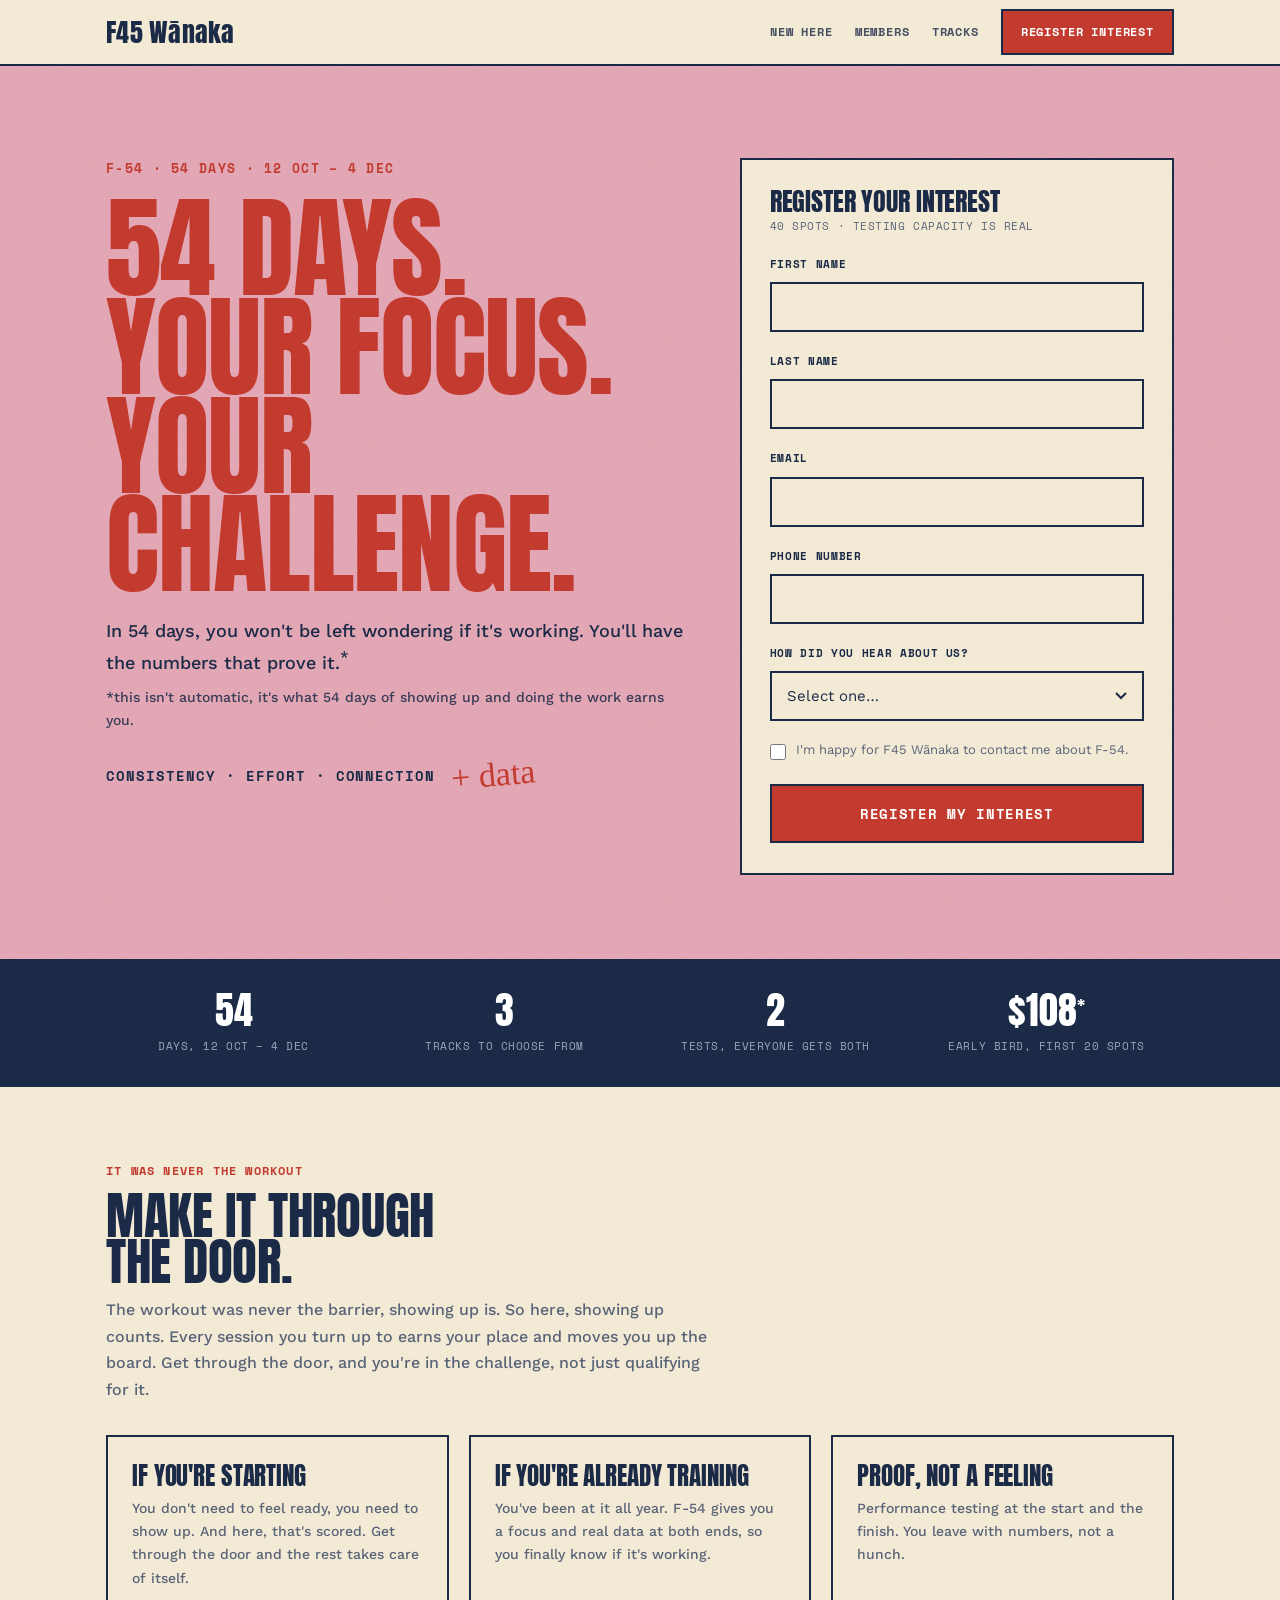
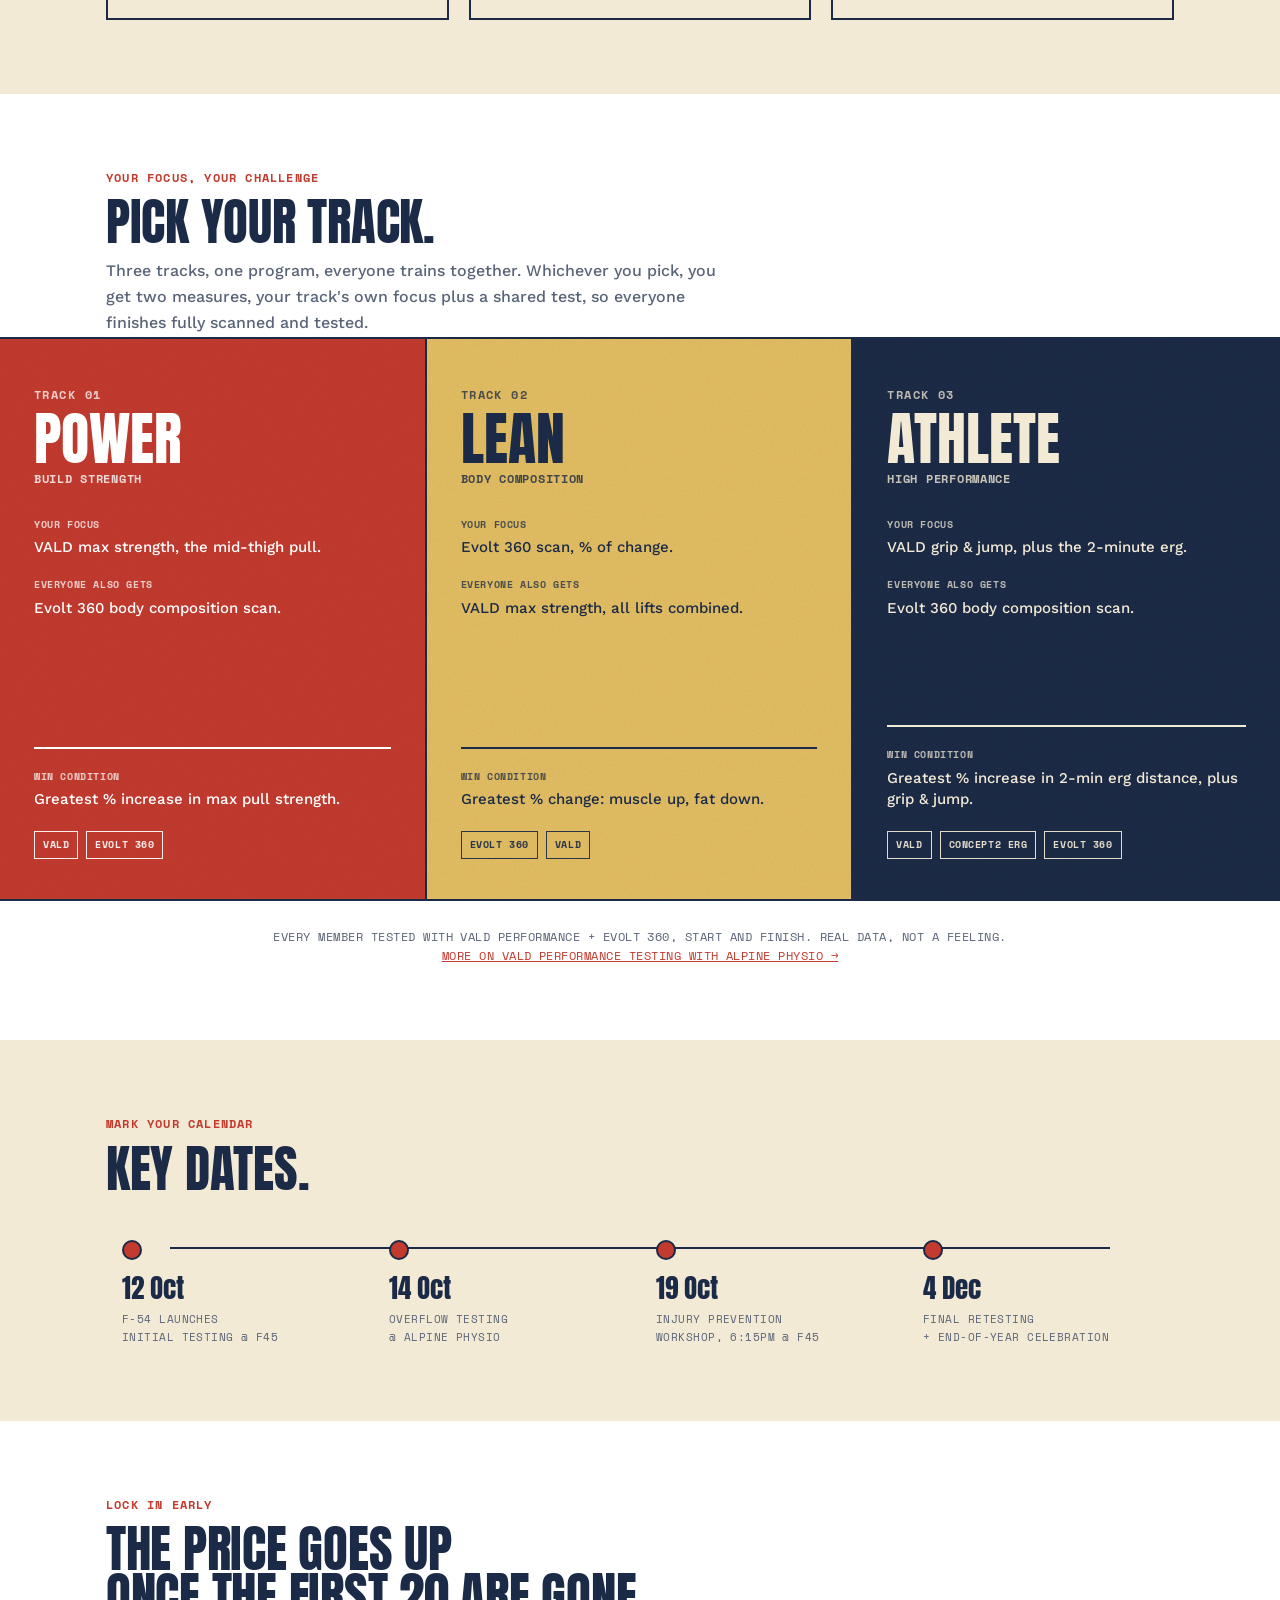
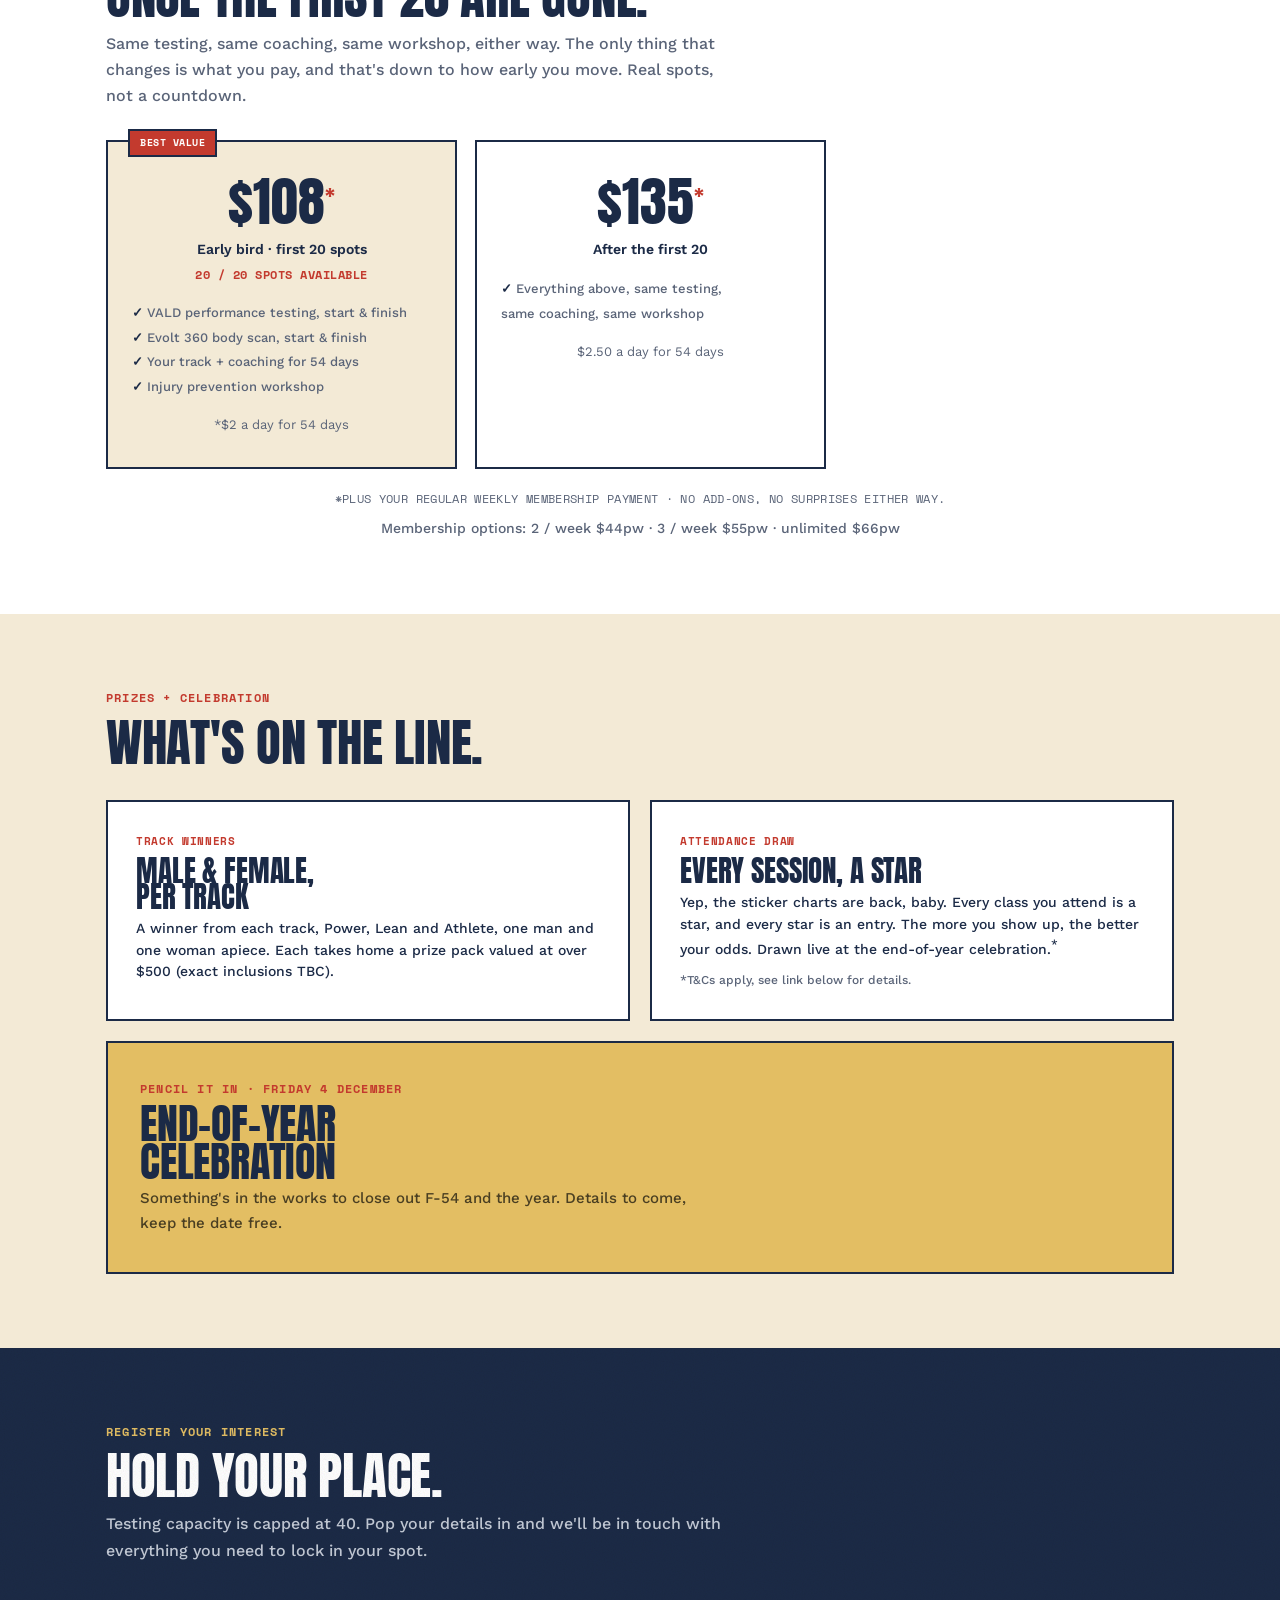
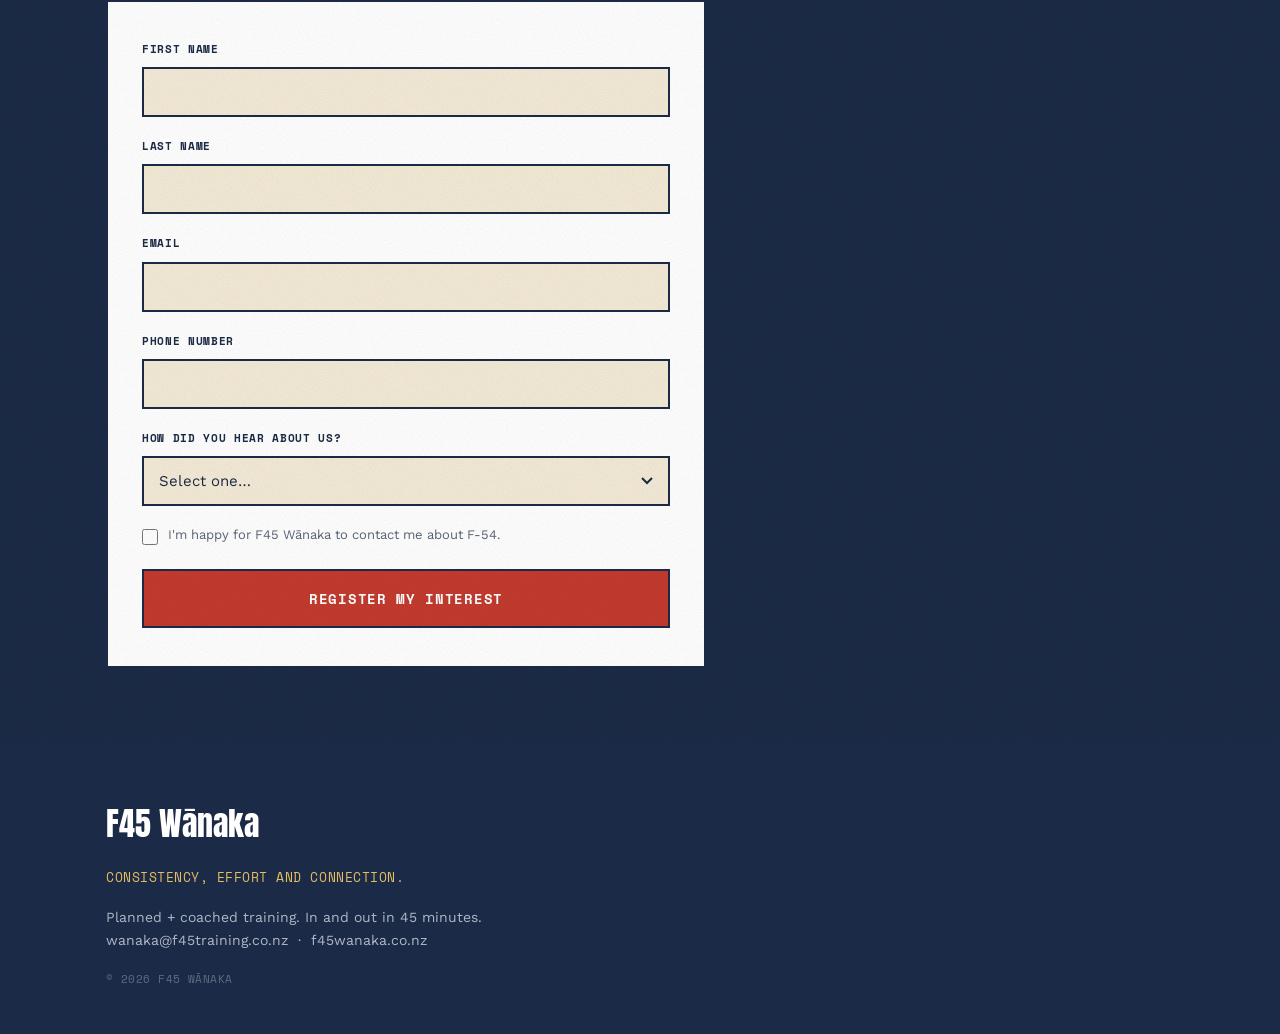
==== commit 13a1393b: "Update index.html" ====
--- a/f54/index.html
+++ b/f54/index.html
@@ -24,9 +24,20 @@
     <h3>Register your interest</h3>
     <div class="hf-sub">40 spots &middot; testing capacity is real</div>
     <form class="f54form" novalidate>
-      <div class="frow"><label>Name</label><input name="name" type="text" autocomplete="name" required></div>
+      <div class="frow"><label>First name</label><input name="firstName" type="text" autocomplete="given-name" required></div>
+      <div class="frow"><label>Last name</label><input name="lastName" type="text" autocomplete="family-name" required></div>
       <div class="frow"><label>Email</label><input name="email" type="email" autocomplete="email" required></div>
-      <div class="frow"><label>Phone</label><input name="phone" type="tel" autocomplete="tel" required></div>
+      <div class="frow"><label>Phone number</label><input name="phone" type="tel" autocomplete="tel" required></div>
+      <div class="frow"><label>How did you hear about us?</label><select name="source">
+        <option value="" selected>Select one&hellip;</option>
+        <option value="I'm a member">I'm a member</option>
+        <option value="Friend">Friend</option>
+        <option value="Instagram">Instagram</option>
+        <option value="Facebook">Facebook</option>
+        <option value="Email">Email</option>
+        <option value="Poster">Poster</option>
+        <option value="Other">Other</option>
+      </select></div>
       <label class="consent"><input type="checkbox" name="consent" value="true" required><span>I'm happy for F45 W&#257;naka to contact me about F-54.</span></label>
       <div class="fhp"><label>Company<input type="text" name="company" tabindex="-1" autocomplete="off"></label></div>
       <button type="submit" class="btn submit">Register my interest</button>
@@ -40,7 +51,7 @@
   <div class="stat"><div class="n">54</div><div class="l">Days, 12 Oct &ndash; 4 Dec</div></div>
   <div class="stat"><div class="n">3</div><div class="l">Tracks to choose from</div></div>
   <div class="stat"><div class="n">2</div><div class="l">Tests, everyone gets both</div></div>
-  <div class="stat"><div class="n">$108</div><div class="l">Early bird, first 20 spots</div></div>
+  <div class="stat"><div class="n">$108<span style="font-size:1.1rem;vertical-align:super;">*</span></div><div class="l">Early bird, first 20 spots</div></div>
 </div></div>
 
 <section class="cream"><div class="wrap">
@@ -116,6 +127,7 @@
     <div class="price best">
       <div class="amt">$108<sup style="font-size:1.4rem;color:var(--red);top:-1.4rem;">*</sup></div>
       <div class="lab">Early bird &middot; first 20 spots</div>
+      <div class="sub" style="color:var(--red);font-weight:700;font-family:'Space Mono',monospace;text-transform:uppercase;letter-spacing:.04em;font-size:12px;margin-top:4px;">20 / 20 spots available</div>
       <div class="incl">
         <b>&#10003;</b> VALD performance testing, start &amp; finish<br>
         <b>&#10003;</b> Evolt 360 body scan, start &amp; finish<br>
@@ -125,7 +137,7 @@
       <div class="sub" style="margin-top:14px;">*$2 a day for 54 days</div>
     </div>
     <div class="price">
-      <div class="amt">$135</div>
+      <div class="amt">$135<sup style="font-size:1.4rem;color:var(--red);top:-1.4rem;">*</sup></div>
       <div class="lab">After the first 20</div>
       <div class="incl">
         <b>&#10003;</b> Everything above, same testing,<br>same coaching, same workshop
@@ -133,7 +145,7 @@
       <div class="sub" style="margin-top:14px;">$2.50 a day for 54 days</div>
     </div>
   </div>
-  <p class="fine" style="text-align:center;margin-top:20px;">No add-ons, no surprises, either way &middot; plus your weekly membership.</p>
+  <p class="fine" style="text-align:center;margin-top:20px;">*Plus your regular weekly membership payment &middot; no add-ons, no surprises either way.</p>
   <p style="text-align:center;font-family:'Work Sans',sans-serif;font-size:14px;color:var(--ink-soft);font-weight:500;margin-top:8px;">Membership options: 2 / week $44pw &middot; 3 / week $55pw &middot; unlimited $66pw</p>
 </div></section>
 
@@ -166,17 +178,20 @@
   <p class="lead">Testing capacity is capped at 40. Pop your details in and we'll be in touch with everything you need to lock in your spot.</p>
   <div class="form-wrap">
     <form class="f54form" novalidate>
-      <div class="frow"><label>Name</label><input name="name" type="text" autocomplete="name" required></div>
+      <div class="frow"><label>First name</label><input name="firstName" type="text" autocomplete="given-name" required></div>
+      <div class="frow"><label>Last name</label><input name="lastName" type="text" autocomplete="family-name" required></div>
       <div class="frow"><label>Email</label><input name="email" type="email" autocomplete="email" required></div>
-      <div class="frow"><label>Phone</label><input name="phone" type="tel" autocomplete="tel" required></div>
-      <div class="frow"><label>Leaning toward a track? (optional)</label>
-        <div class="trackpick">
-          <label><input type="radio" name="track" value="Power"><span>Power</span></label>
-          <label><input type="radio" name="track" value="Lean"><span>Lean</span></label>
-          <label><input type="radio" name="track" value="Athlete"><span>Athlete</span></label>
-          <label><input type="radio" name="track" value="Not sure"><span>Not sure</span></label>
-        </div>
-      </div>
+      <div class="frow"><label>Phone number</label><input name="phone" type="tel" autocomplete="tel" required></div>
+      <div class="frow"><label>How did you hear about us?</label><select name="source">
+        <option value="" selected>Select one&hellip;</option>
+        <option value="I'm a member">I'm a member</option>
+        <option value="Friend">Friend</option>
+        <option value="Instagram">Instagram</option>
+        <option value="Facebook">Facebook</option>
+        <option value="Email">Email</option>
+        <option value="Poster">Poster</option>
+        <option value="Other">Other</option>
+      </select></div>
       <label class="consent"><input type="checkbox" name="consent" value="true" required><span>I'm happy for F45 W&#257;naka to contact me about F-54.</span></label>
       <div class="fhp"><label>Company<input type="text" name="company" tabindex="-1" autocomplete="off"></label></div>
       <button type="submit" class="btn submit">Register my interest</button>
@@ -200,16 +215,15 @@
   form.addEventListener('submit',function(e){
     e.preventDefault(); if(err){err.style.display='none';}
     var g=function(n){var el=form.querySelector('[name="'+n+'"]');return el?el.value.trim():'';};
-    var tr=form.querySelector('input[name="track"]:checked');
-    var data={name:g('name'),email:g('email'),phone:g('phone'),track:tr?tr.value:'',consent:form.querySelector('input[name="consent"]').checked,company:g('company')};
-    if(!data.name||!data.email||!data.phone||!data.consent){if(err){err.textContent='Please add your name, email and phone, and tick the box.';err.style.display='block';}return;}
+    var data={firstName:g('firstName'),lastName:g('lastName'),email:g('email'),phone:g('phone'),source:g('source'),consent:form.querySelector('input[name="consent"]').checked,company:g('company')};
+    if(!data.firstName||!data.lastName||!data.email||!data.phone||!data.consent){if(err){err.textContent='Please fill in your name, email and phone, and tick the box.';err.style.display='block';}return;}
     var old=btn.textContent; btn.disabled=true; btn.textContent='Sending...';
     fetch('/api/f54',{method:'POST',headers:{'Content-Type':'application/json'},body:JSON.stringify(data)})
       .then(function(r){return r.json().then(function(j){return{ok:r.ok,j:j};});})
       .then(function(res){
         if(!res.ok||!res.j.ok){throw new Error((res.j&&res.j.error)||'Something went wrong.');}
         form.style.display='none';
-        if(thanks){var m=thanks.querySelector('.tmsg'); if(m){m.textContent='Thanks '+data.name.split(' ')[0]+", we've got your details and a coach will be in touch.";} thanks.style.display='block';}
+        if(thanks){var m=thanks.querySelector('.tmsg'); if(m){m.textContent='Thanks '+data.firstName+", we've got your details and a coach will be in touch.";} thanks.style.display='block';}
       })
       .catch(function(er){if(err){err.textContent=er.message||'Could not send. Please try again.';err.style.display='block';} btn.disabled=false; btn.textContent=old;});
   });
--- a/site.css
+++ b/site.css
@@ -222,3 +222,6 @@
 .trackpick input:checked+span{background:var(--red);color:#fff;border-color:var(--navy);}
 .consent{margin:10px 0 24px;}
 .submit{width:100%;cursor:pointer;border:2px solid var(--navy);padding:17px;font-size:14px;}
+/* select dropdown to match form inputs */
+.frow select{width:100%;font-family:'Work Sans',sans-serif;font-size:15px;padding:14px 38px 14px 15px;background:var(--cream);border:2px solid var(--navy);color:var(--ink);outline:none;transition:.12s;-webkit-appearance:none;appearance:none;border-radius:0;cursor:pointer;background-image:url("data:image/svg+xml;utf8,<svg xmlns='http://www.w3.org/2000/svg' width='12' height='8'><path d='M1 1l5 5 5-5' stroke='%231B2A46' stroke-width='2' fill='none'/></svg>");background-repeat:no-repeat;background-position:right 15px center;}
+.frow select:focus{border-color:var(--red);background-color:#fff;box-shadow:3px 3px 0 var(--red);}
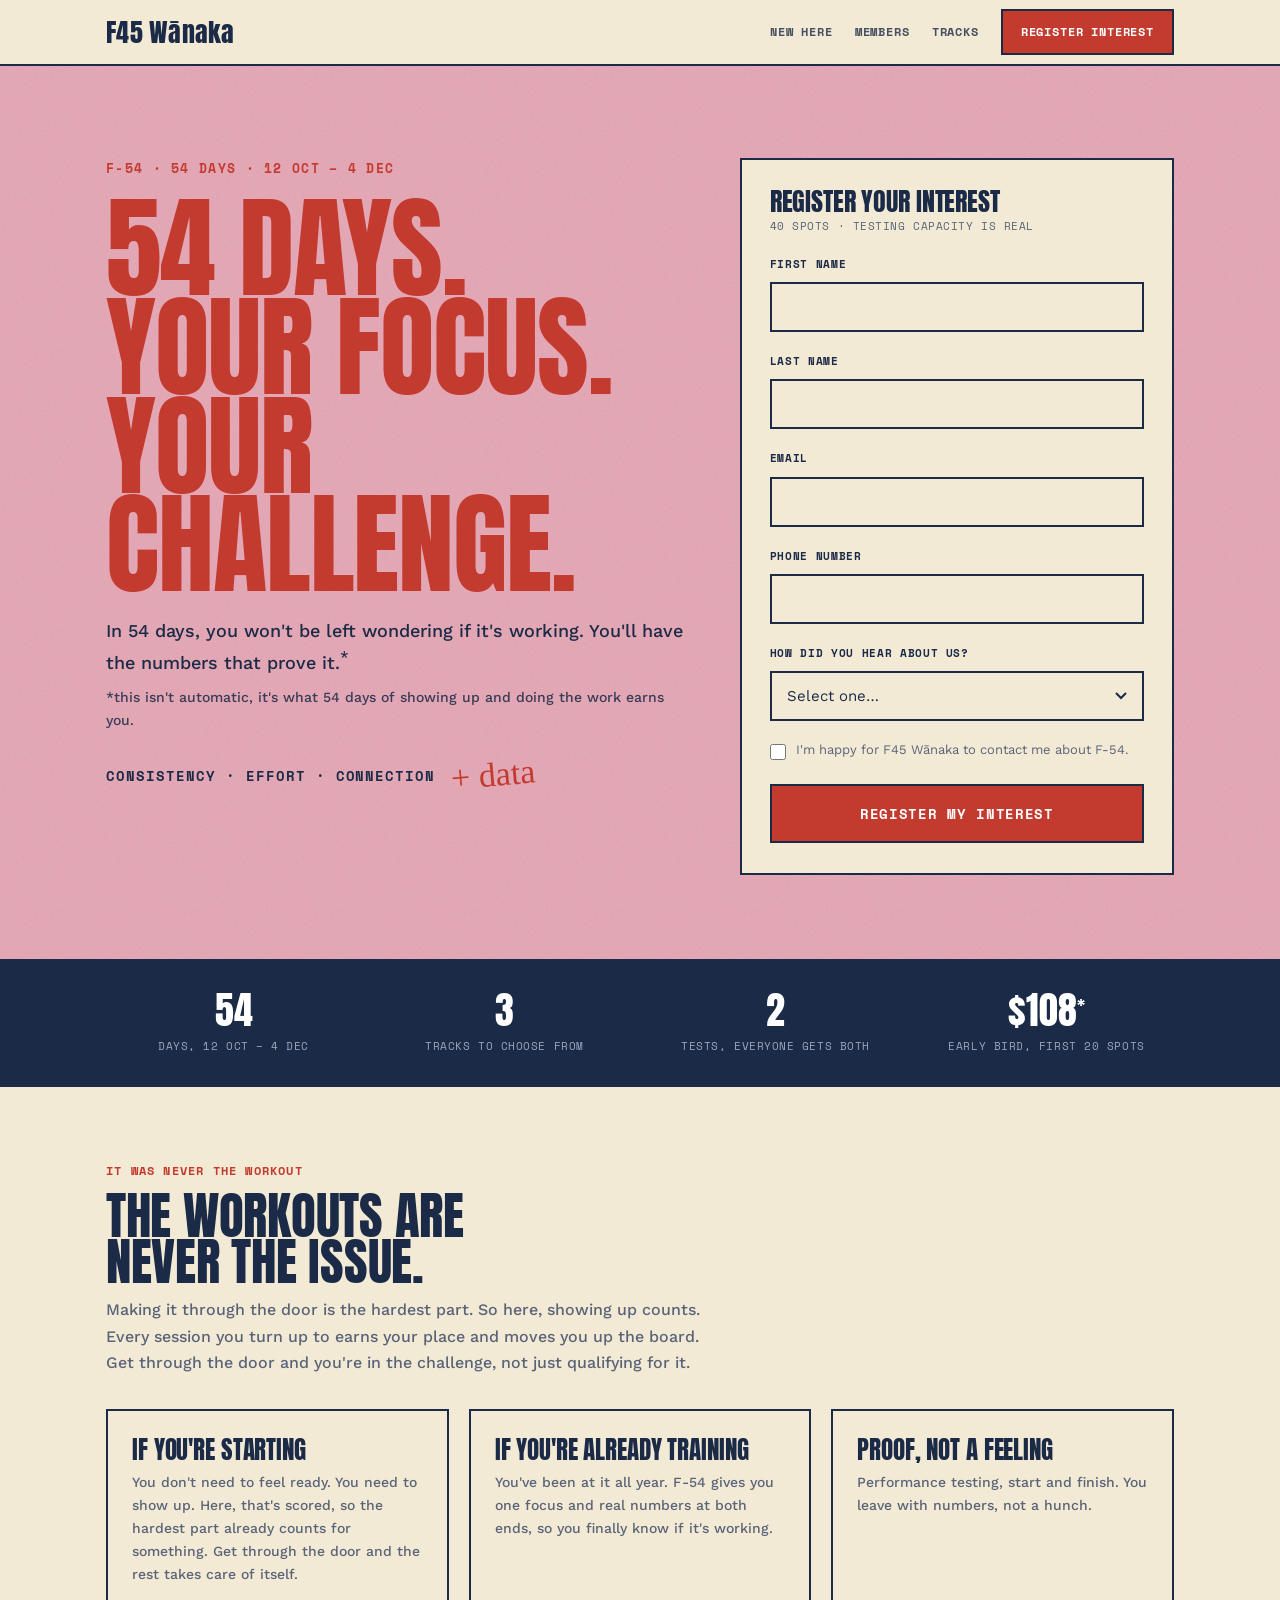
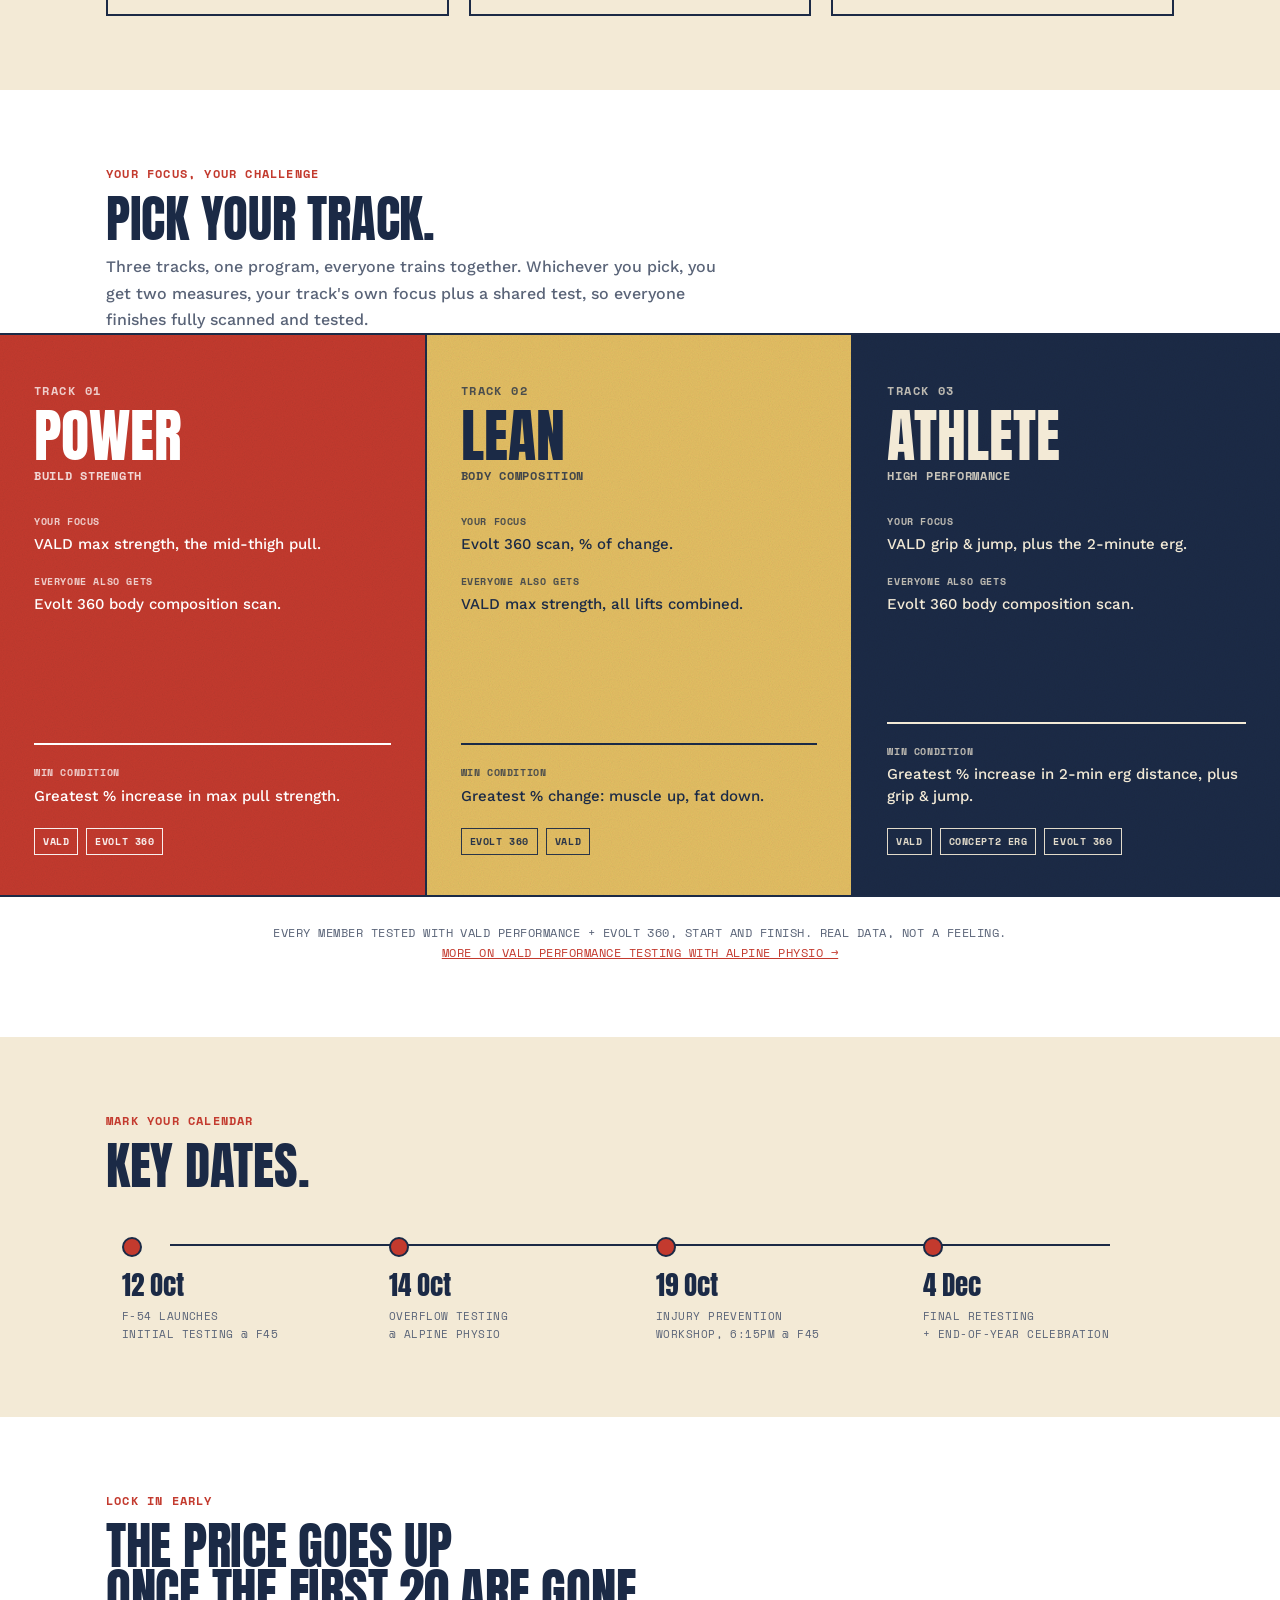
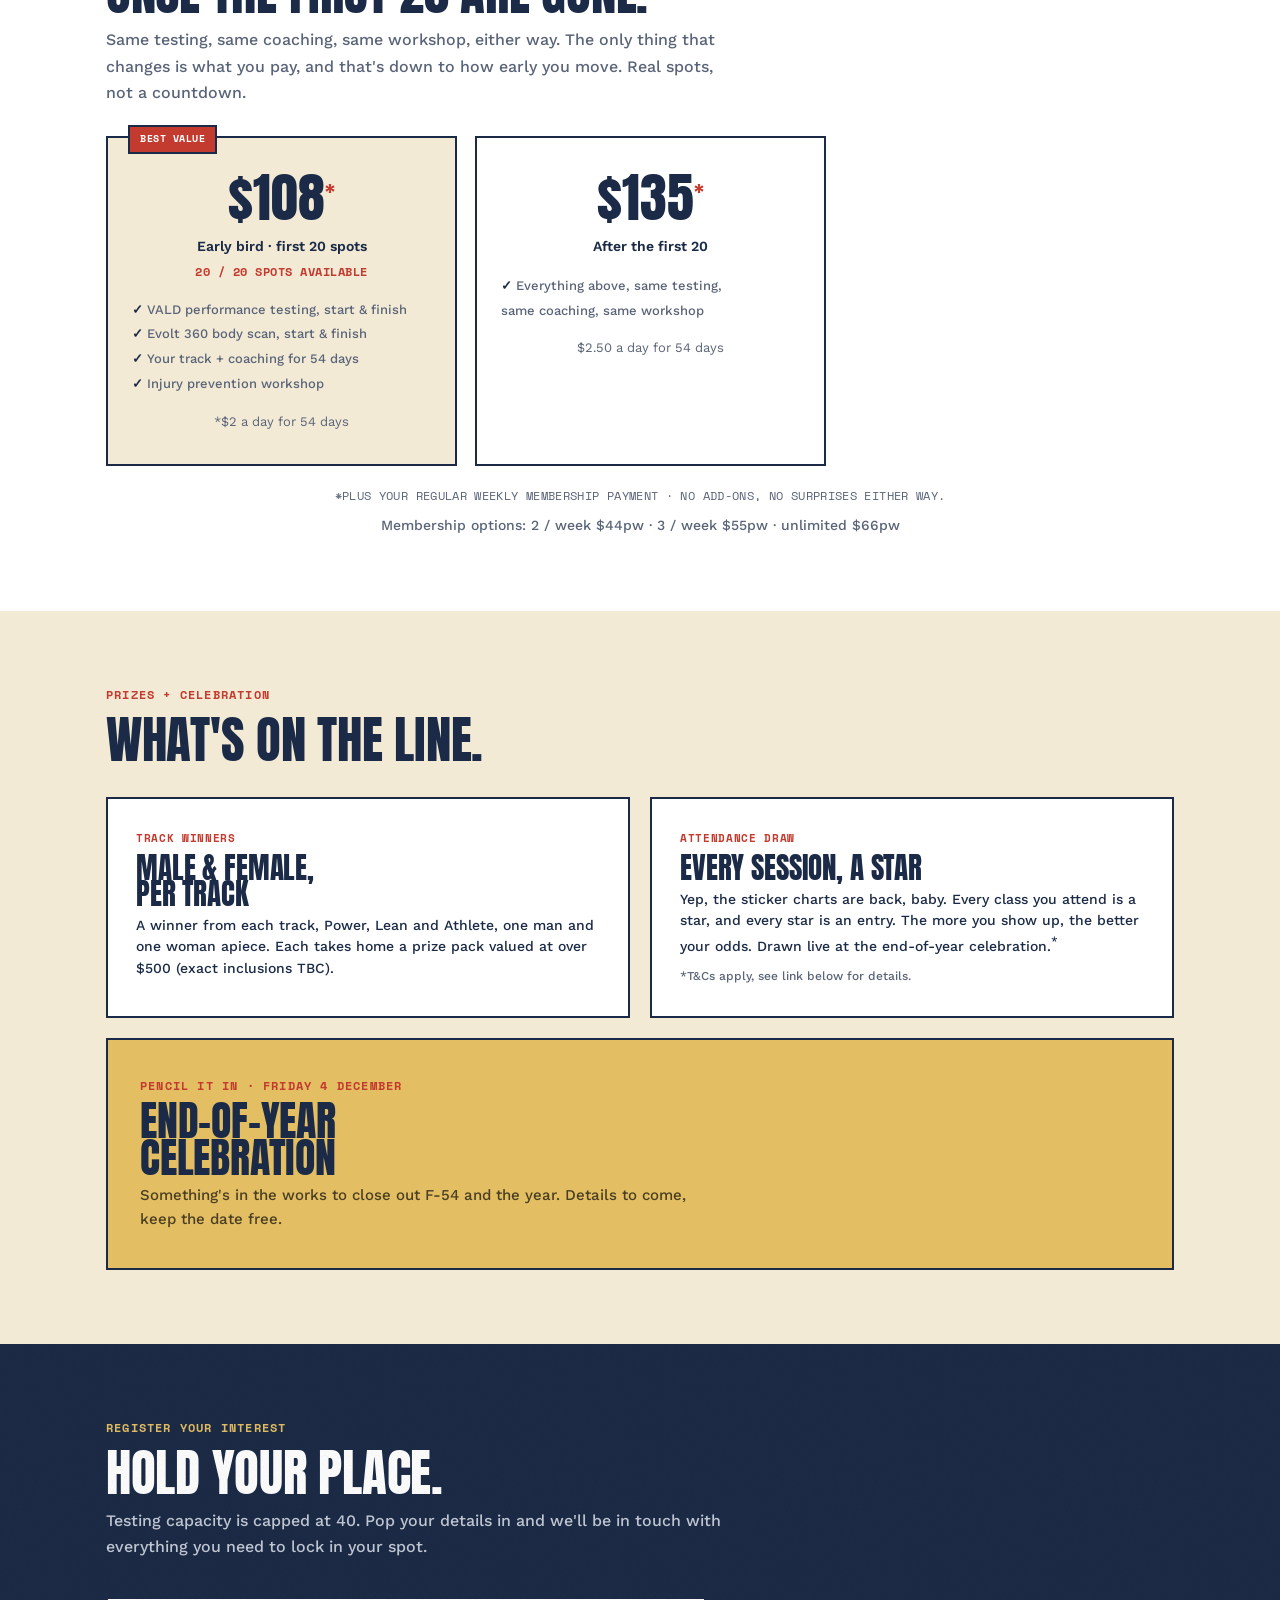
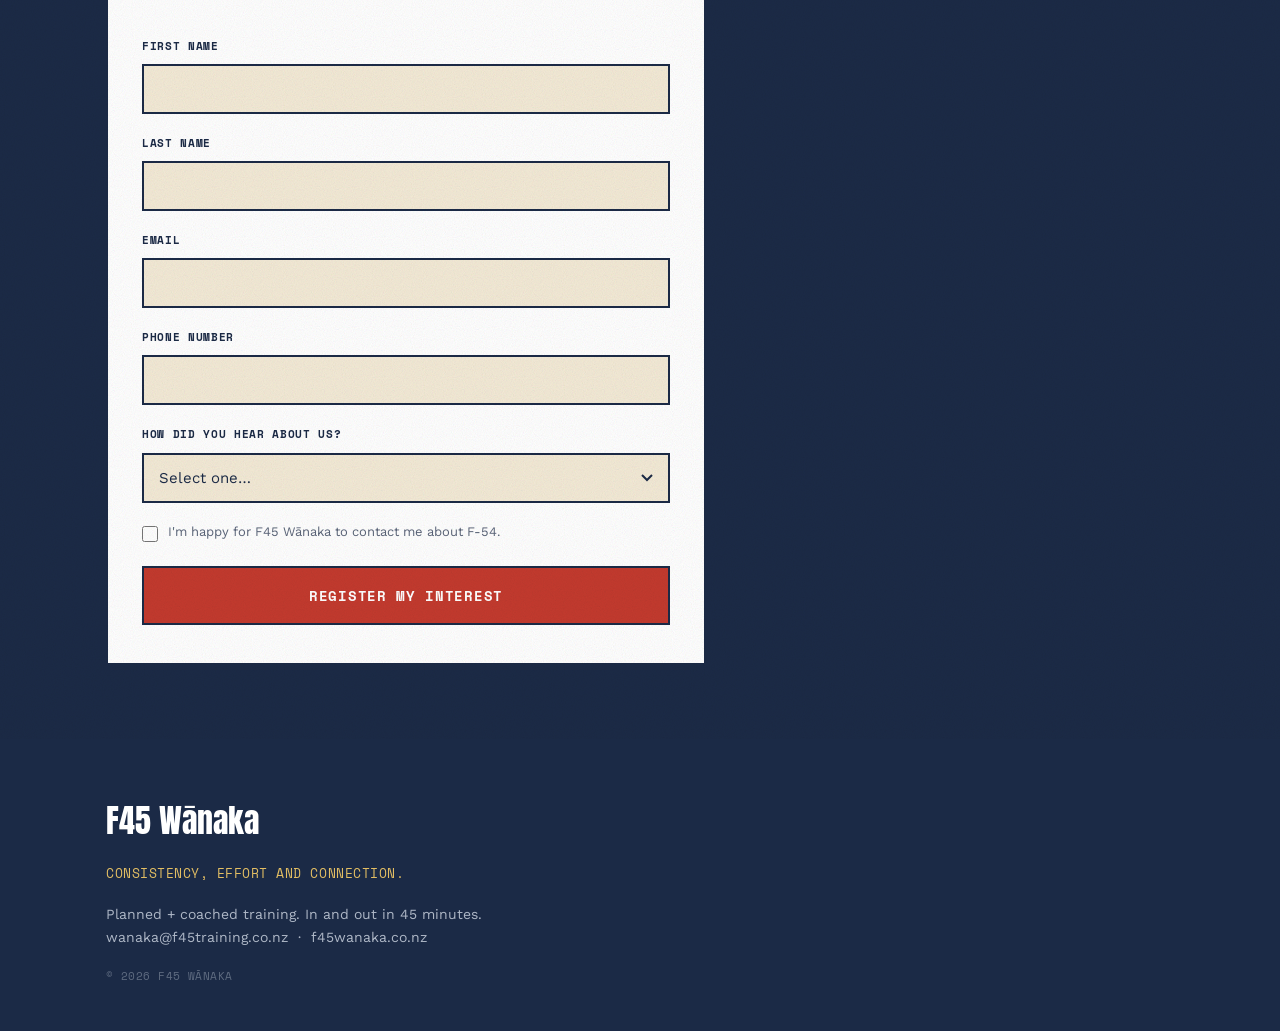
==== commit 032cc194: "Update index.html" ====
--- a/f54/index.html
+++ b/f54/index.html
@@ -56,12 +56,12 @@
 
 <section class="cream"><div class="wrap">
   <div class="kick">It was never the workout</div>
-  <h2 class="sh">Make it through<br>the door.</h2>
-  <p class="lead">The workout was never the barrier, showing up is. So here, showing up counts. Every session you turn up to earns your place and moves you up the board. Get through the door, and you're in the challenge, not just qualifying for it.</p>
+  <h2 class="sh">The workouts are<br>never the issue.</h2>
+  <p class="lead">Making it through the door is the hardest part. So here, showing up counts. Every session you turn up to earns your place and moves you up the board. Get through the door and you're in the challenge, not just qualifying for it.</p>
   <div class="feats">
-    <div class="feat"><h4>If you're starting</h4><p>You don't need to feel ready, you need to show up. And here, that's scored. Get through the door and the rest takes care of itself.</p></div>
-    <div class="feat"><h4>If you're already training</h4><p>You've been at it all year. F-54 gives you a focus and real data at both ends, so you finally know if it's working.</p></div>
-    <div class="feat"><h4>Proof, not a feeling</h4><p>Performance testing at the start and the finish. You leave with numbers, not a hunch.</p></div>
+    <div class="feat"><h4>If you're starting</h4><p>You don't need to feel ready. You need to show up. Here, that's scored, so the hardest part already counts for something. Get through the door and the rest takes care of itself.</p></div>
+    <div class="feat"><h4>If you're already training</h4><p>You've been at it all year. F-54 gives you one focus and real numbers at both ends, so you finally know if it's working.</p></div>
+    <div class="feat"><h4>Proof, not a feeling</h4><p>Performance testing, start and finish. You leave with numbers, not a hunch.</p></div>
   </div>
 </div></section>
 
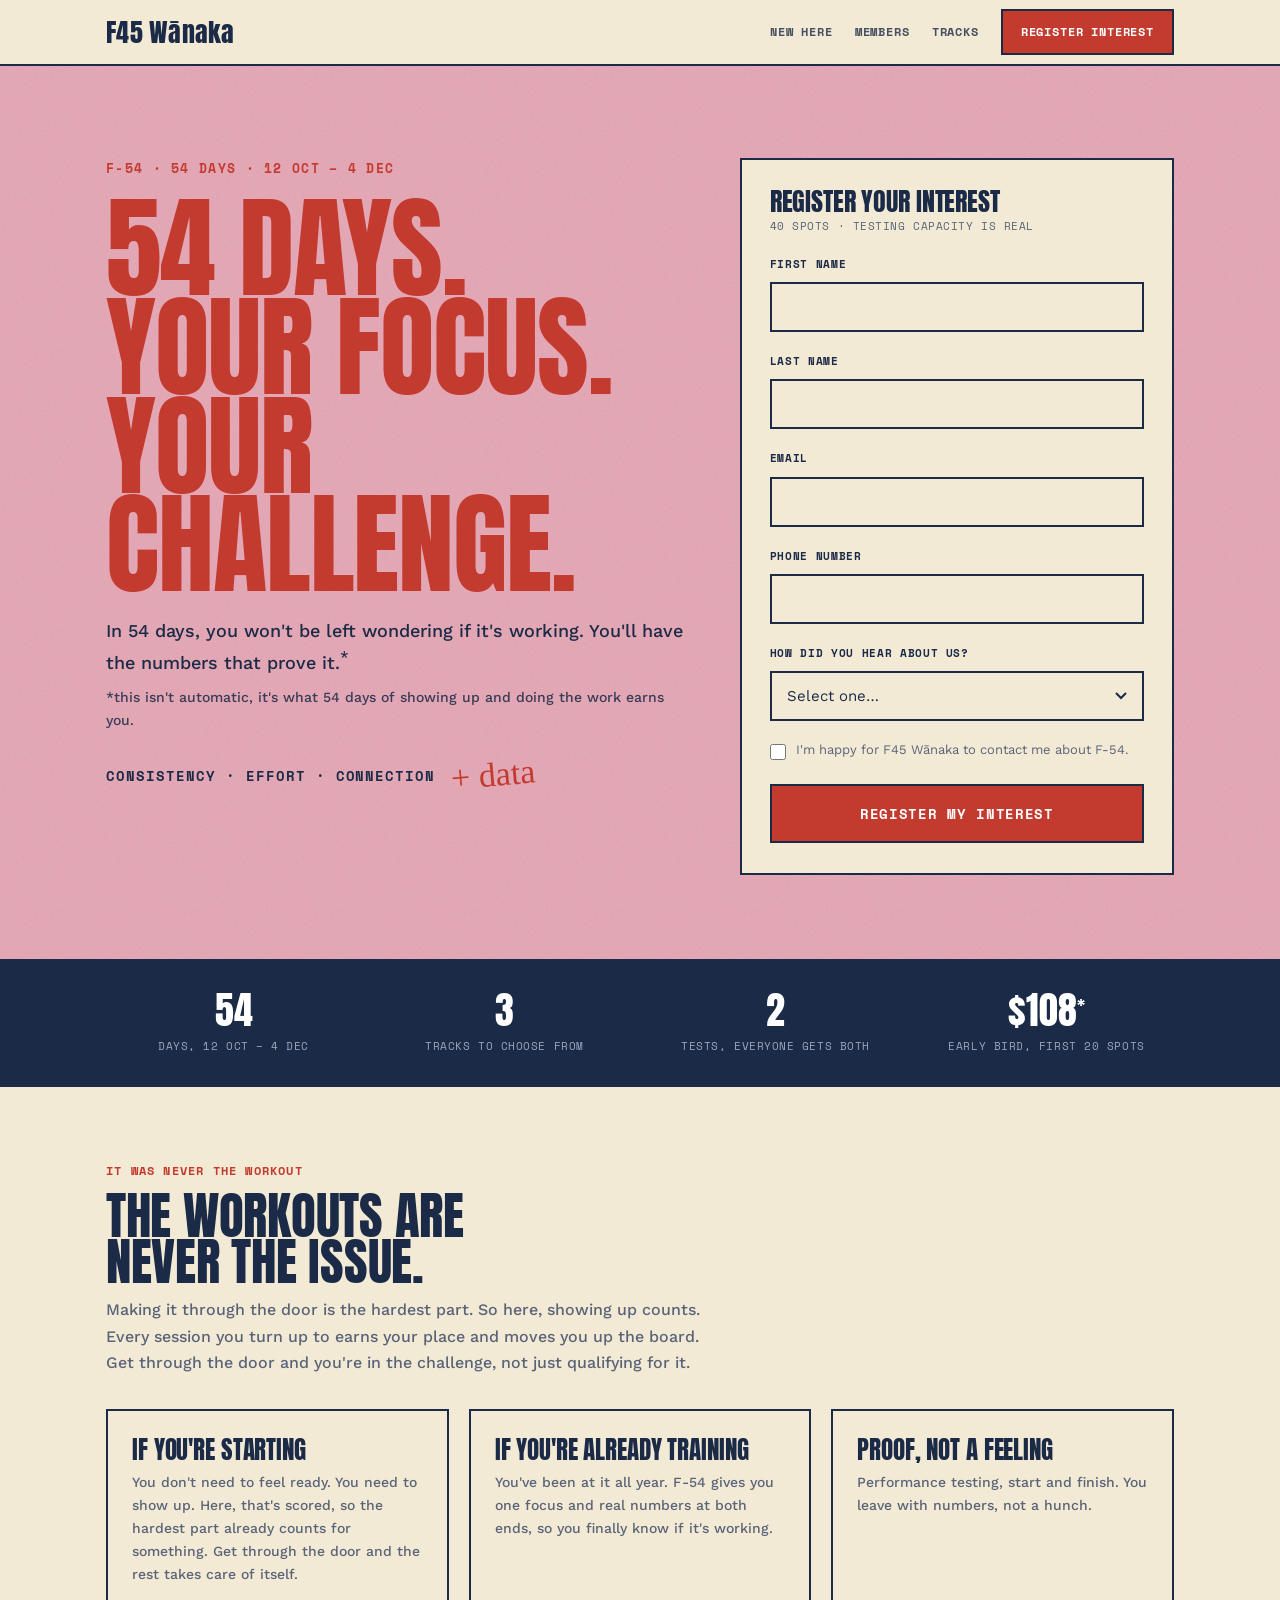
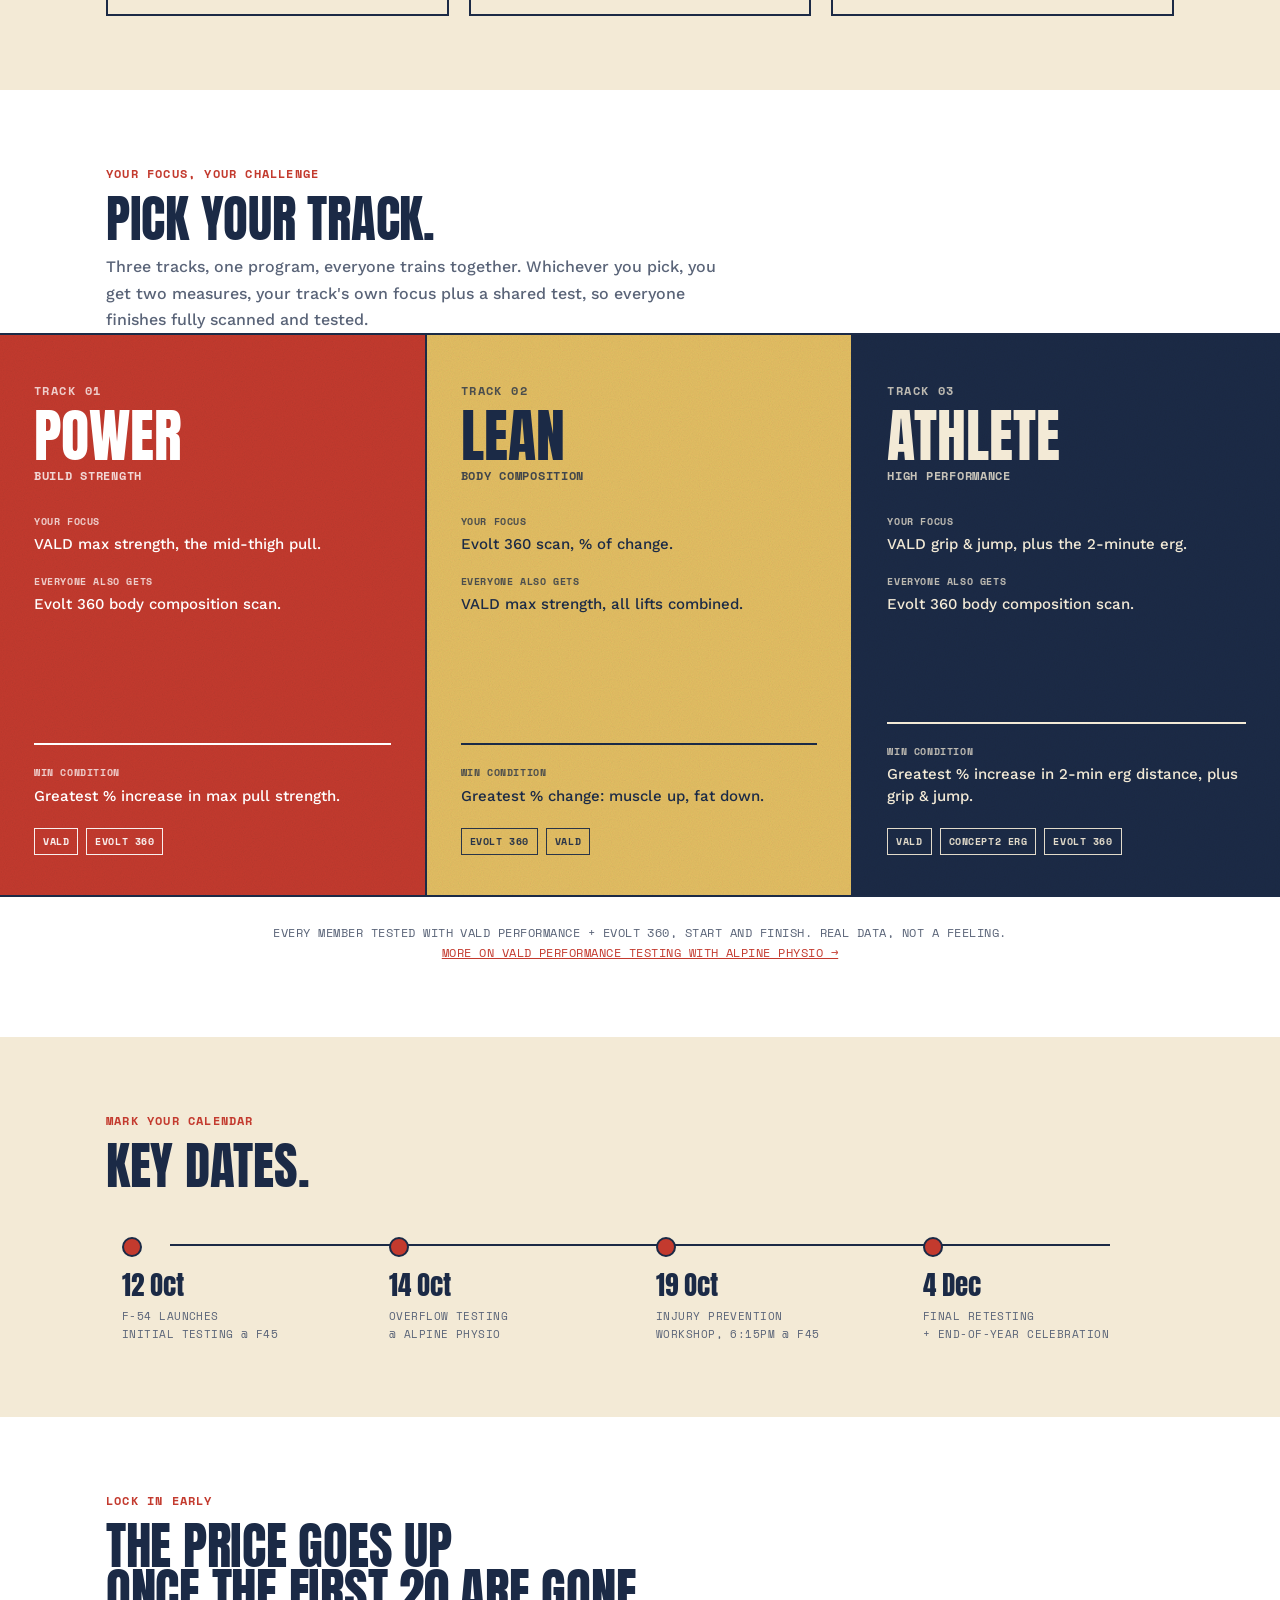
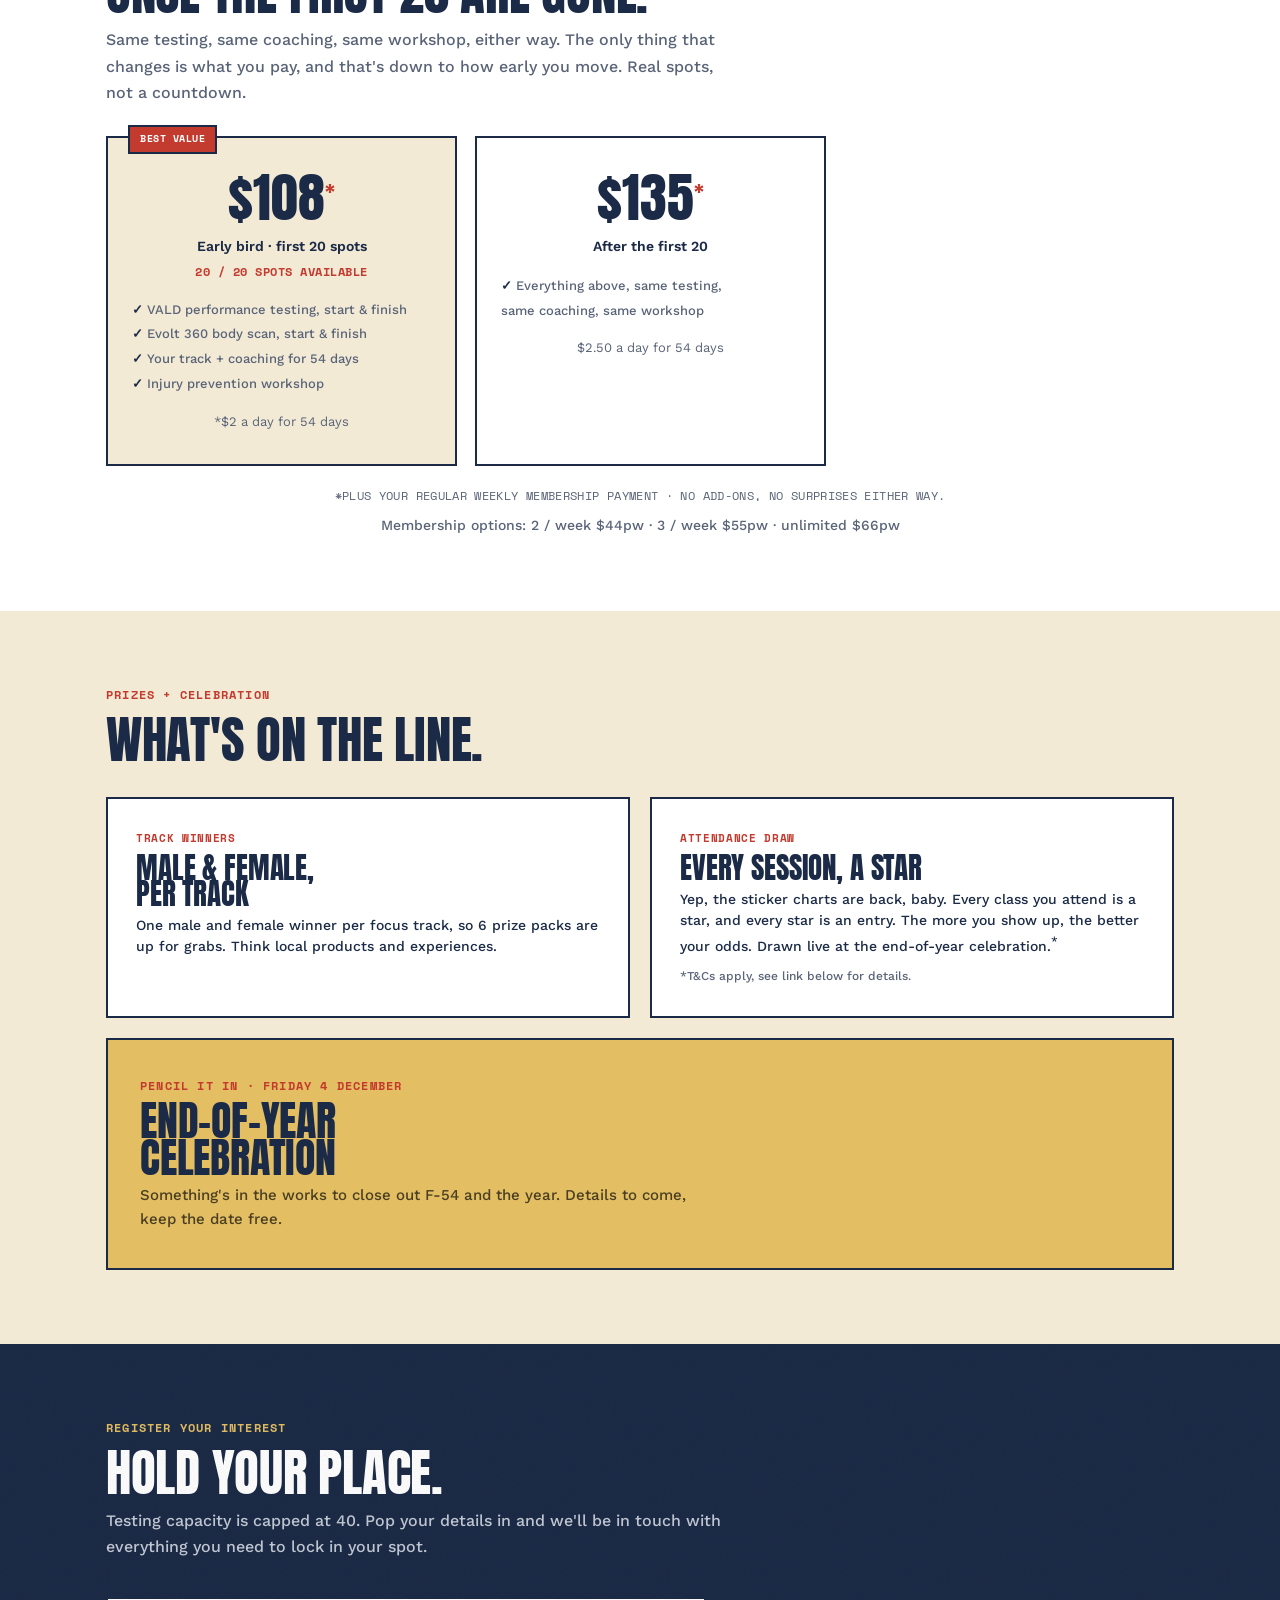
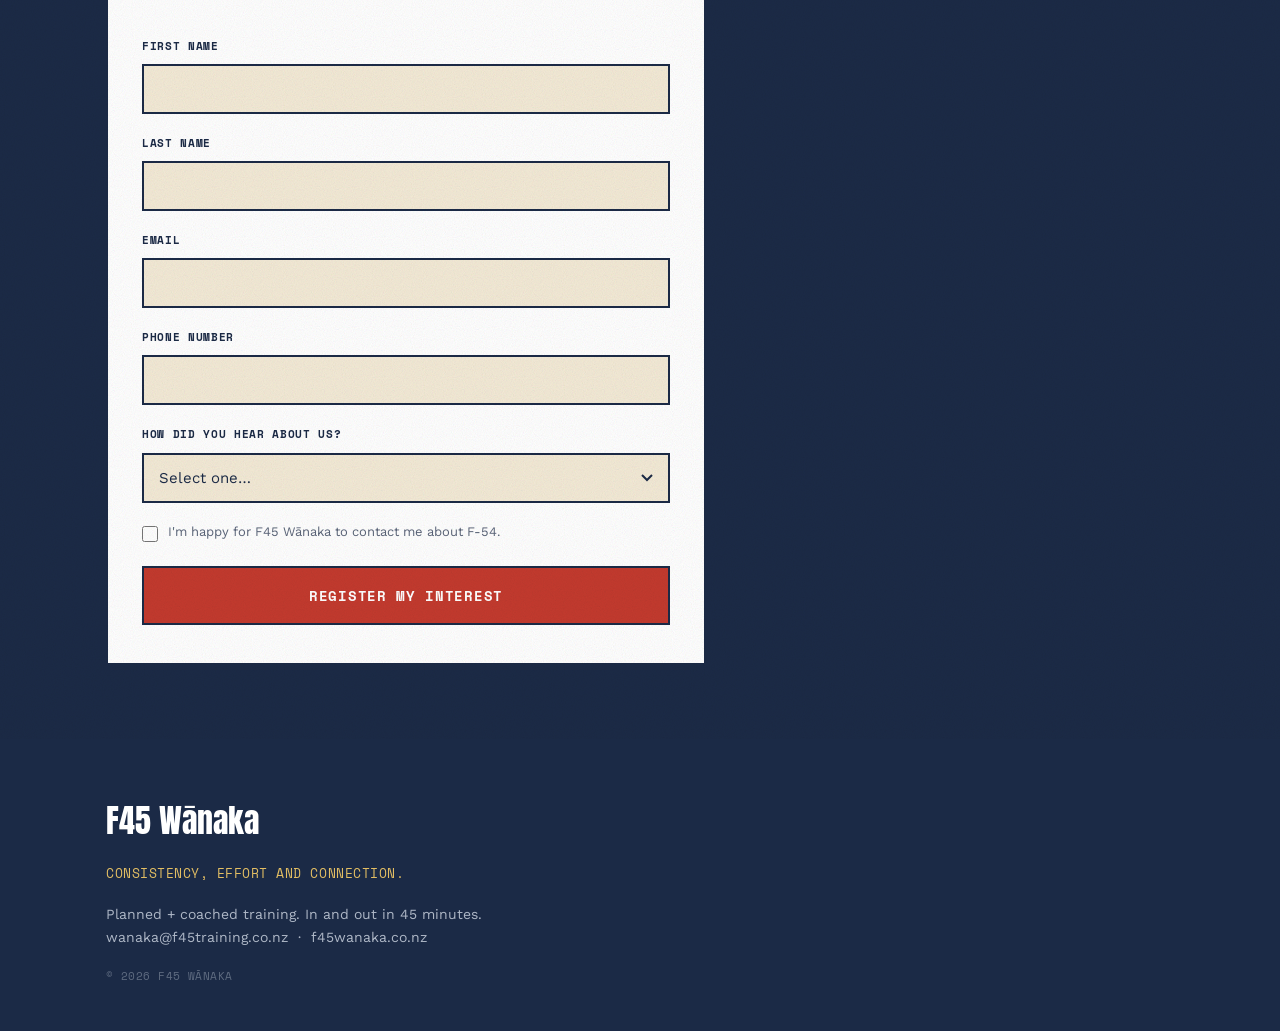
==== commit e919001d: "Update index.html" ====
--- a/f54/index.html
+++ b/f54/index.html
@@ -156,7 +156,7 @@
     <div class="pblock">
       <div class="pk">Track winners</div>
       <h4>Male &amp; female,<br>per track</h4>
-      <p>A winner from each track, Power, Lean and Athlete, one man and one woman apiece. Each takes home a prize pack valued at over $500 (exact inclusions TBC).</p>
+      <p>One male and female winner per focus track, so 6 prize packs are up for grabs. Think local products and experiences.</p>
     </div>
     <div class="pblock">
       <div class="pk">Attendance draw</div>
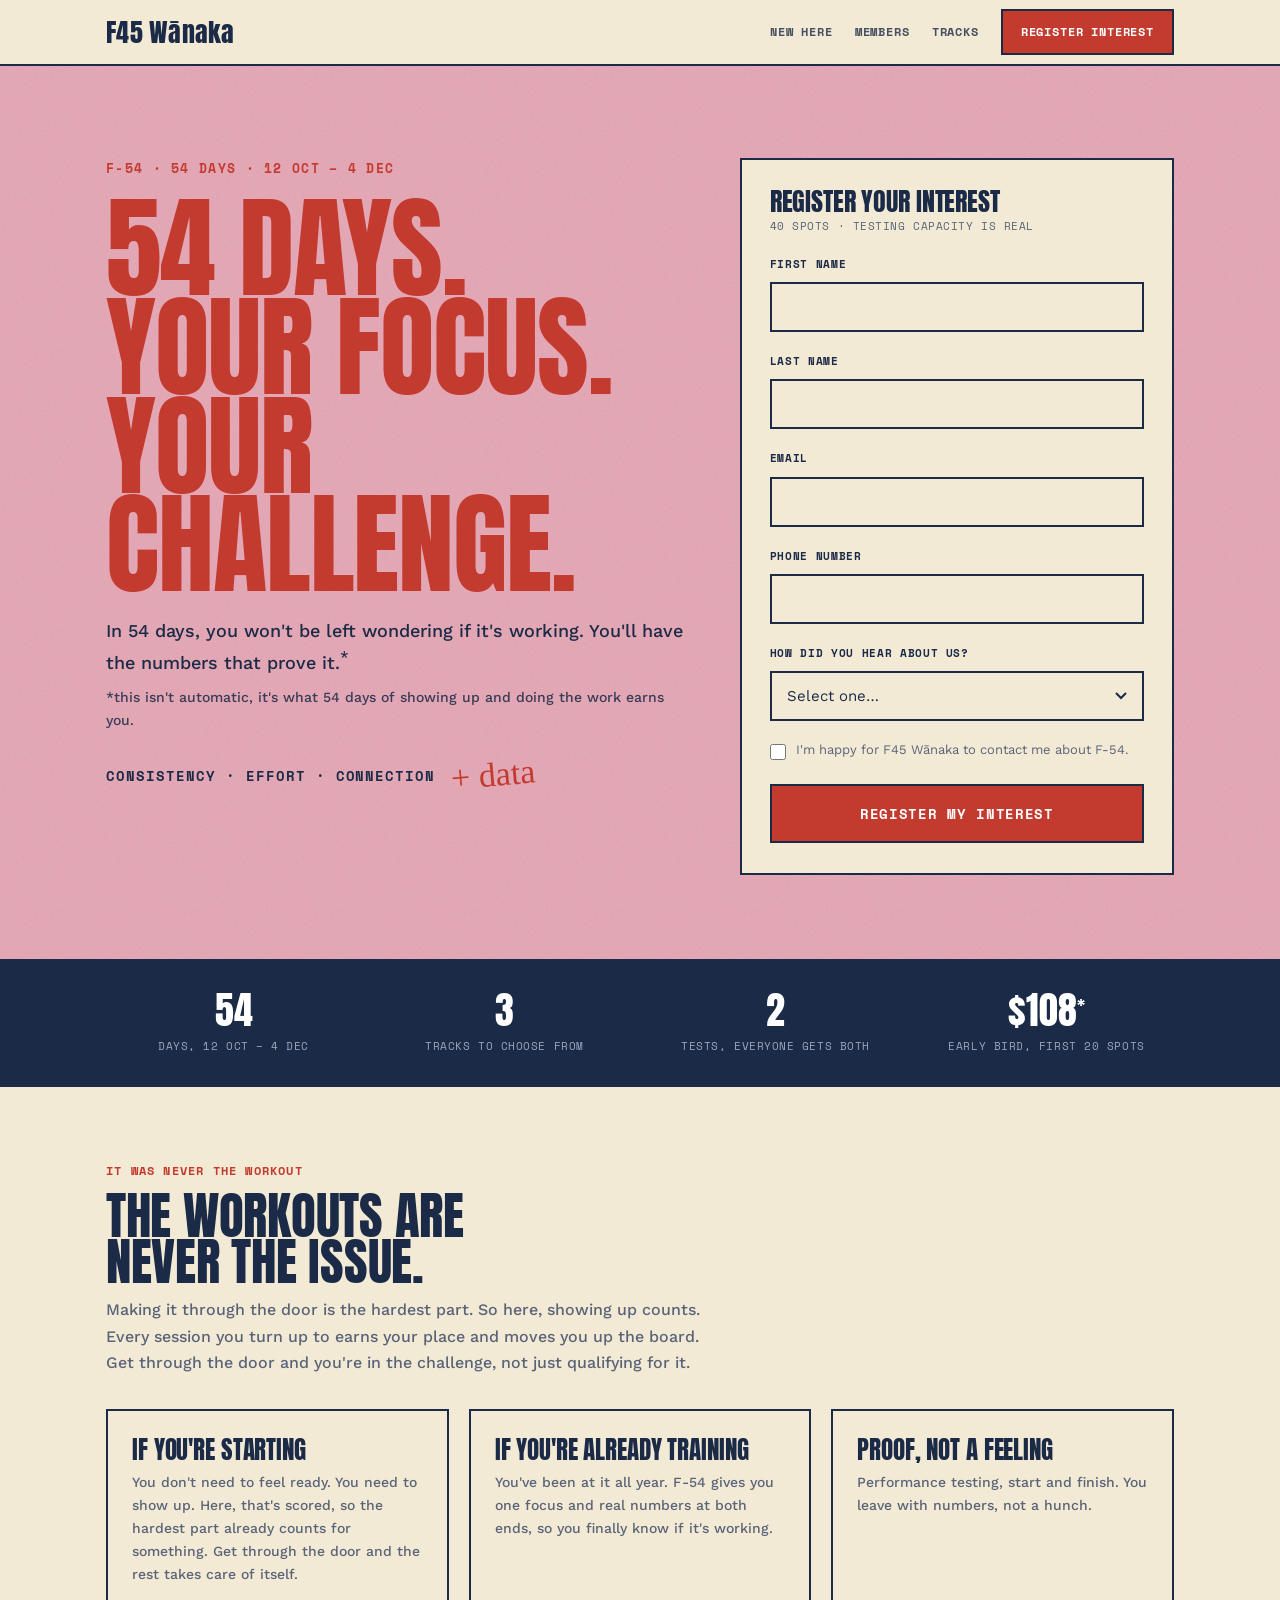
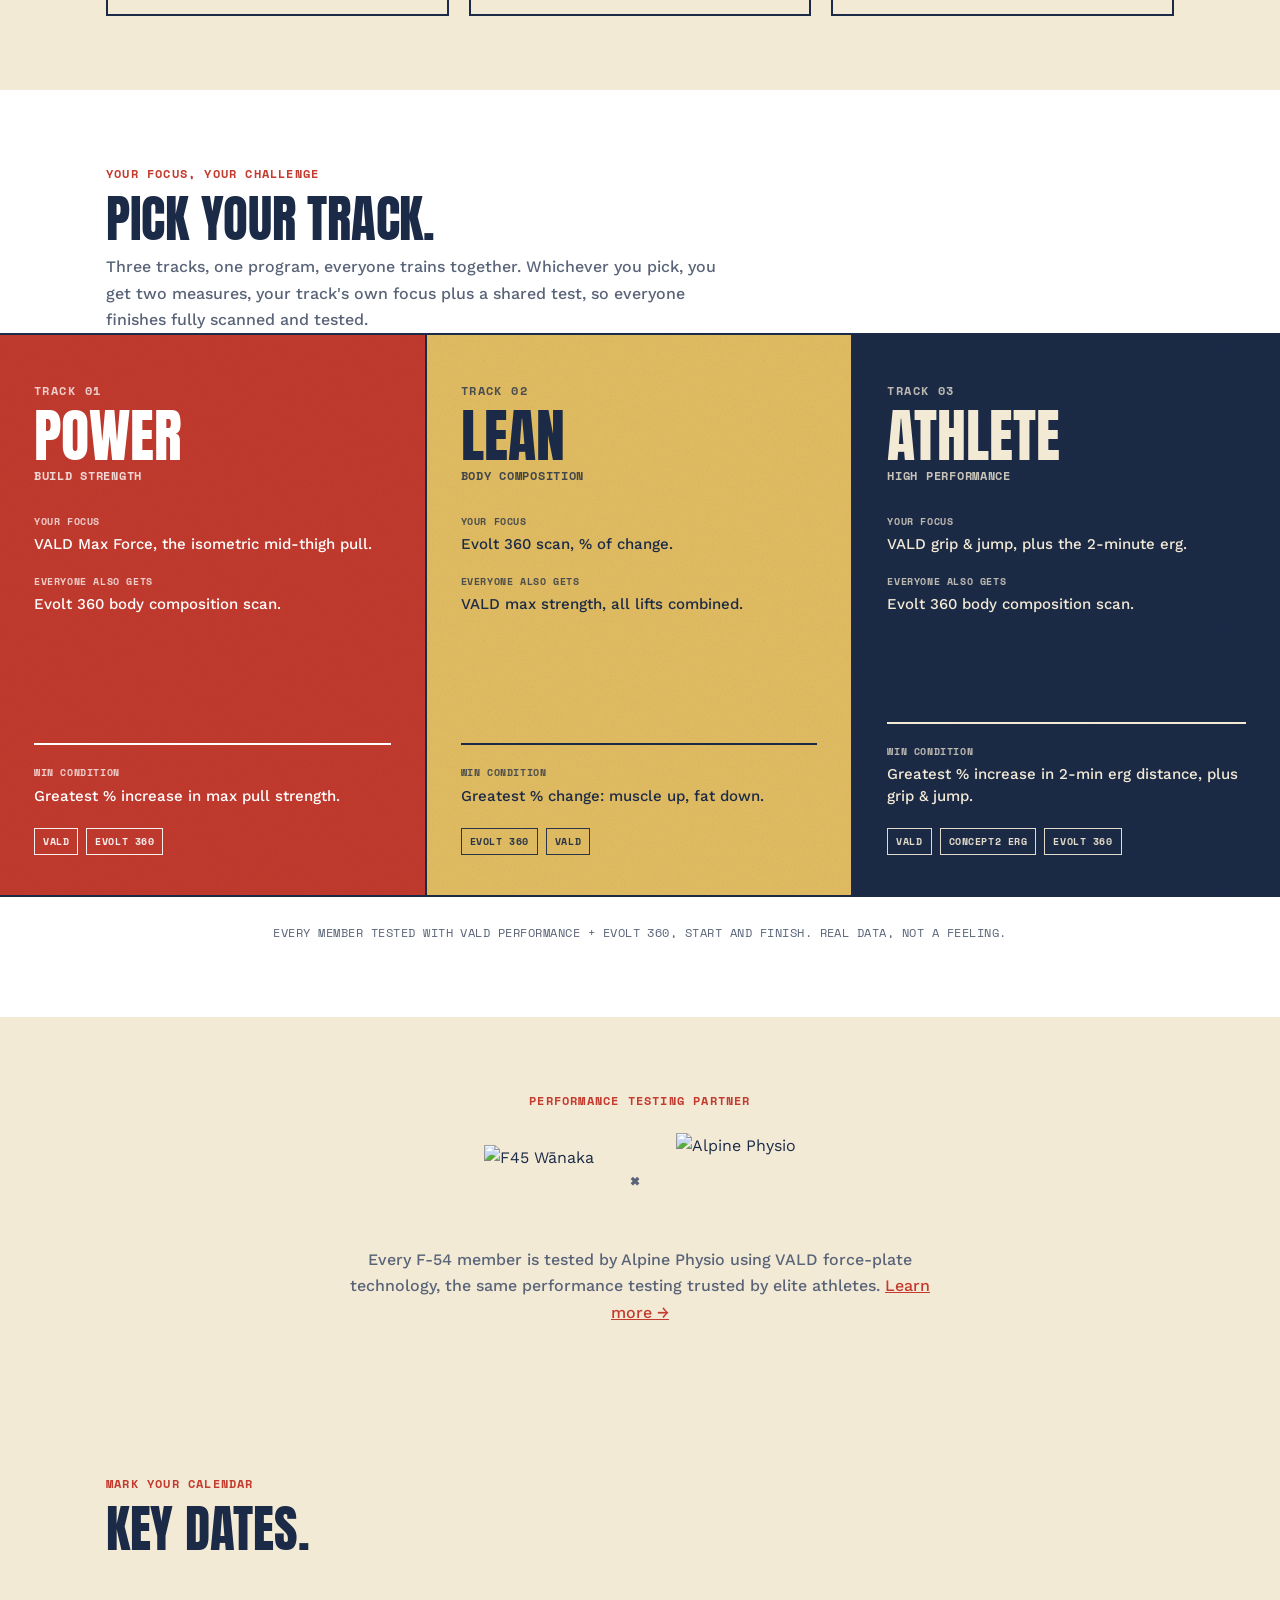
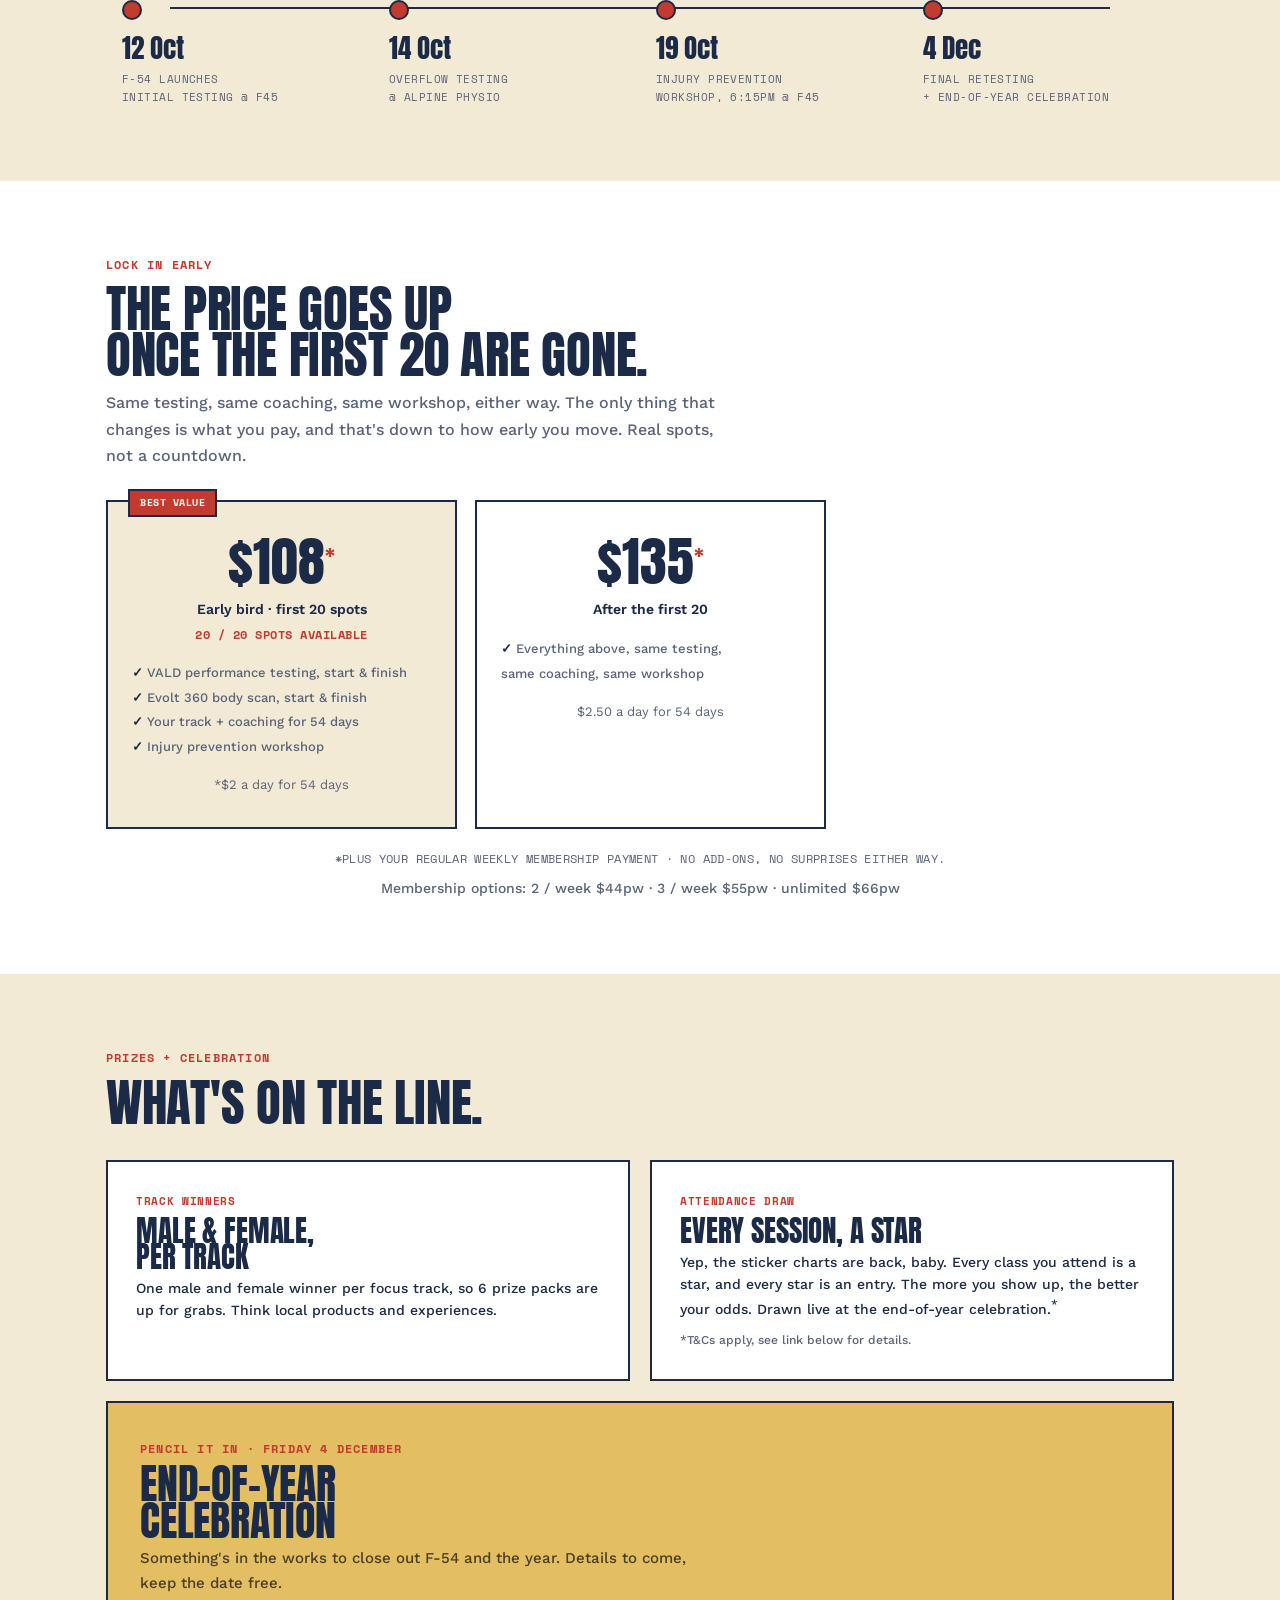
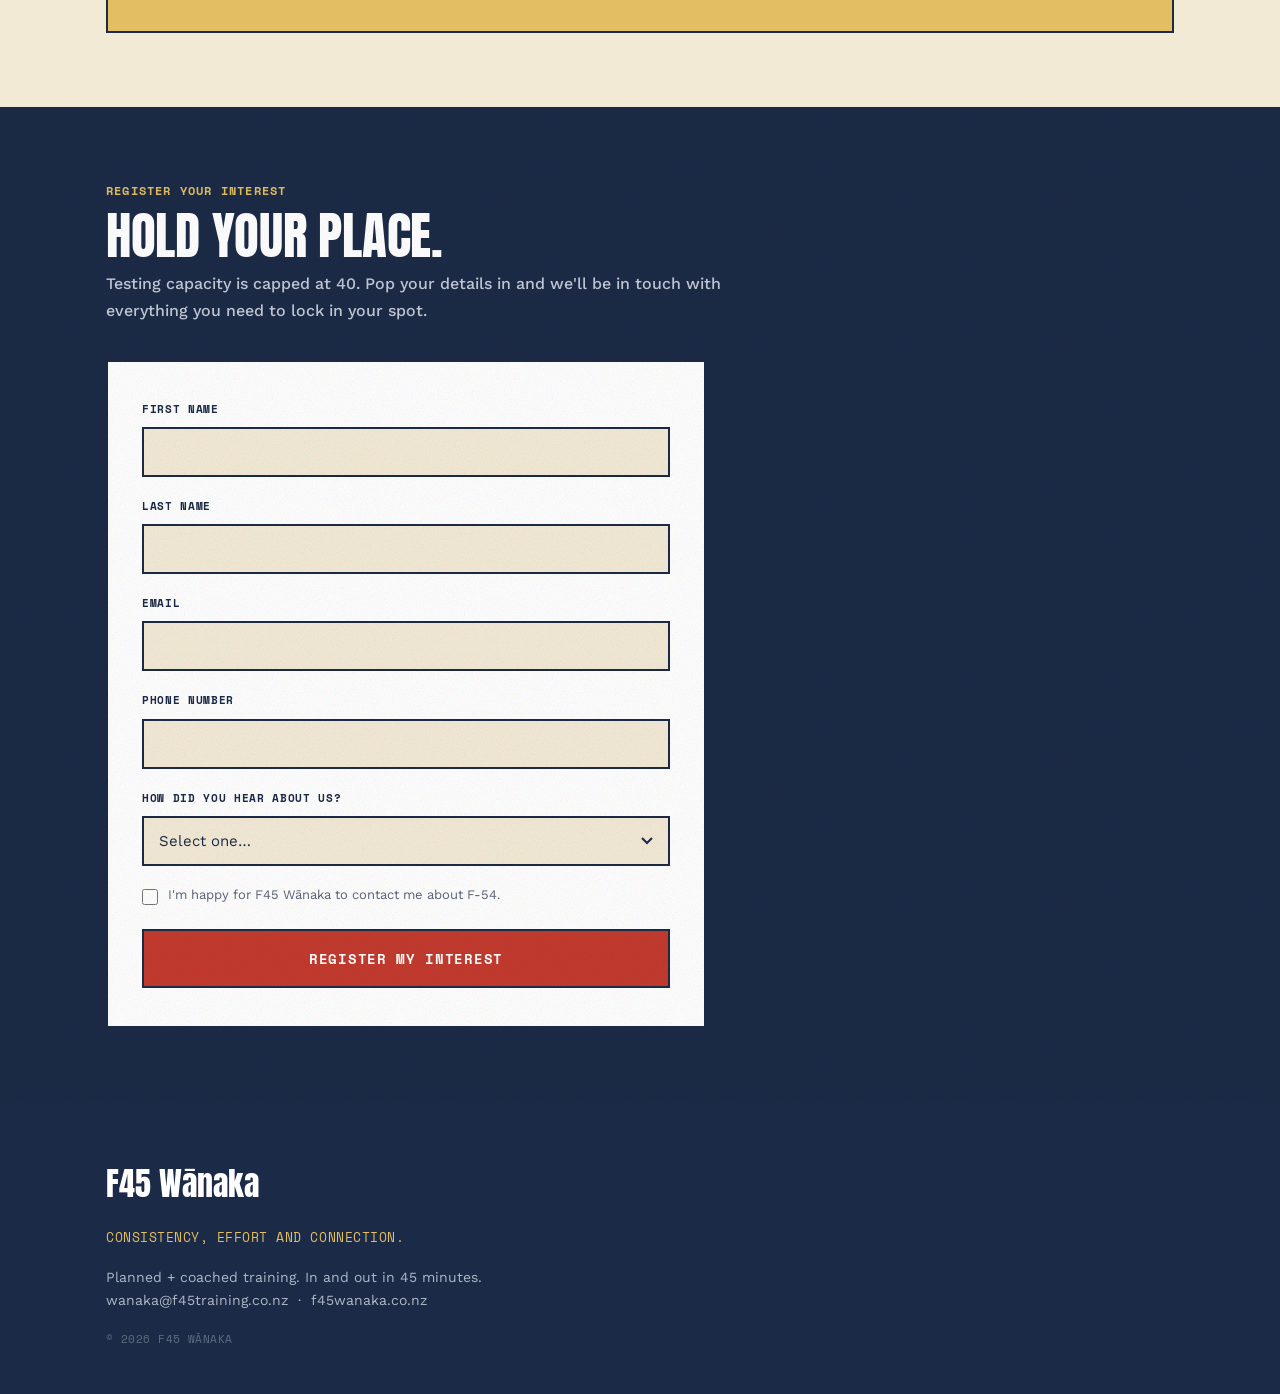
==== commit 2c5a934f: "Update index.html" ====
--- a/f54/index.html
+++ b/f54/index.html
@@ -75,7 +75,7 @@
     <div class="tnum">Track 01</div>
     <div class="tname">Power</div>
     <div class="tdesc">Build strength</div>
-    <div class="trow"><div class="k">Your focus</div><div class="v2">VALD max strength, the mid-thigh pull.</div></div>
+    <div class="trow"><div class="k">Your focus</div><div class="v2">VALD Max Force, the isometric mid-thigh pull.</div></div>
     <div class="trow"><div class="k">Everyone also gets</div><div class="v2">Evolt 360 body composition scan.</div></div>
     <div class="twin">
       <div class="trow" style="margin:0 0 14px"><div class="k">Win condition</div><div class="v2">Greatest % increase in max pull strength.</div></div>
@@ -105,8 +105,18 @@
     </div>
   </div>
 </div>
-<div class="wrap"><div class="testnote">Every member tested with VALD performance + Evolt 360, start and finish. Real data, not a feeling.<br><a href="https://alpinephysiotherapy.co.nz/performance-testing/" target="_blank" rel="noopener" style="color:var(--red);text-decoration:underline;">More on VALD performance testing with Alpine Physio &#8594;</a></div></div>
+<div class="wrap"><div class="testnote">Every member tested with VALD performance + Evolt 360, start and finish. Real data, not a feeling.</div></div>
 </section>
+
+<section class="cream"><div class="wrap" style="text-align:center;">
+  <div class="kick" style="text-align:center;">Performance testing partner</div>
+  <div style="display:flex;align-items:center;justify-content:center;gap:36px;flex-wrap:wrap;margin-top:22px;">
+    <img src="/img/logo-f45-blue.png" alt="F45 W&#257;naka" style="height:66px;width:auto;">
+    <span style="font-family:'Anton',Impact,sans-serif;font-size:1.8rem;color:var(--ink-soft);">&times;</span>
+    <img src="/img/logo-alpine-moss.png" alt="Alpine Physio" style="height:90px;width:auto;">
+  </div>
+  <p class="lead" style="margin:24px auto 0;text-align:center;">Every F-54 member is tested by Alpine Physio using VALD force-plate technology, the same performance testing trusted by elite athletes. <a href="https://alpinephysiotherapy.co.nz/performance-testing/" target="_blank" rel="noopener" style="color:var(--red);text-decoration:underline;">Learn more &#8594;</a></p>
+</div></section>
 
 <section class="cream"><div class="wrap">
   <div class="kick">Mark your calendar</div>
--- a/site.css
+++ b/site.css
@@ -225,3 +225,7 @@
 /* select dropdown to match form inputs */
 .frow select{width:100%;font-family:'Work Sans',sans-serif;font-size:15px;padding:14px 38px 14px 15px;background:var(--cream);border:2px solid var(--navy);color:var(--ink);outline:none;transition:.12s;-webkit-appearance:none;appearance:none;border-radius:0;cursor:pointer;background-image:url("data:image/svg+xml;utf8,<svg xmlns='http://www.w3.org/2000/svg' width='12' height='8'><path d='M1 1l5 5 5-5' stroke='%231B2A46' stroke-width='2' fill='none'/></svg>");background-repeat:no-repeat;background-position:right 15px center;}
 .frow select:focus{border-color:var(--red);background-color:#fff;box-shadow:3px 3px 0 var(--red);}
+
+.feats.four{grid-template-columns:repeat(4,1fr);}
+@media(max-width:900px){.feats.four{grid-template-columns:1fr 1fr;}}
+@media(max-width:520px){.feats.four{grid-template-columns:1fr;}}
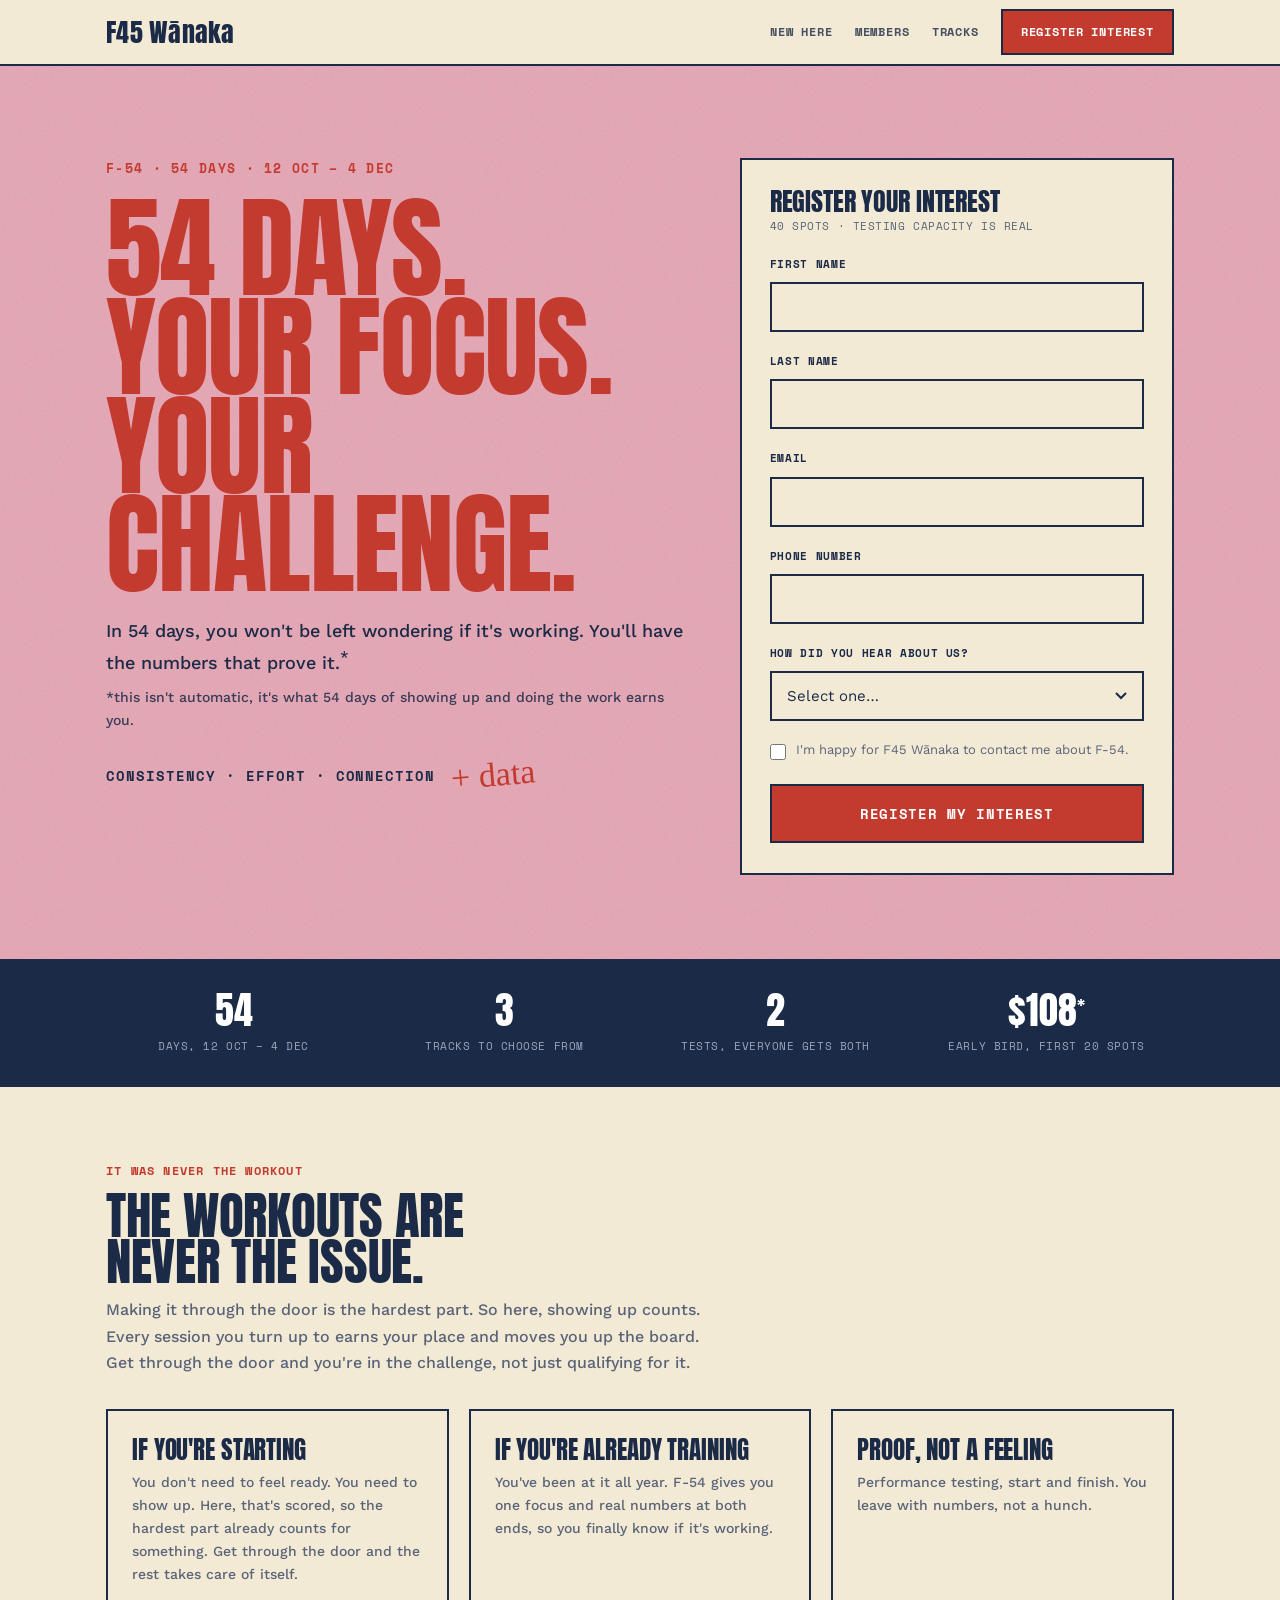
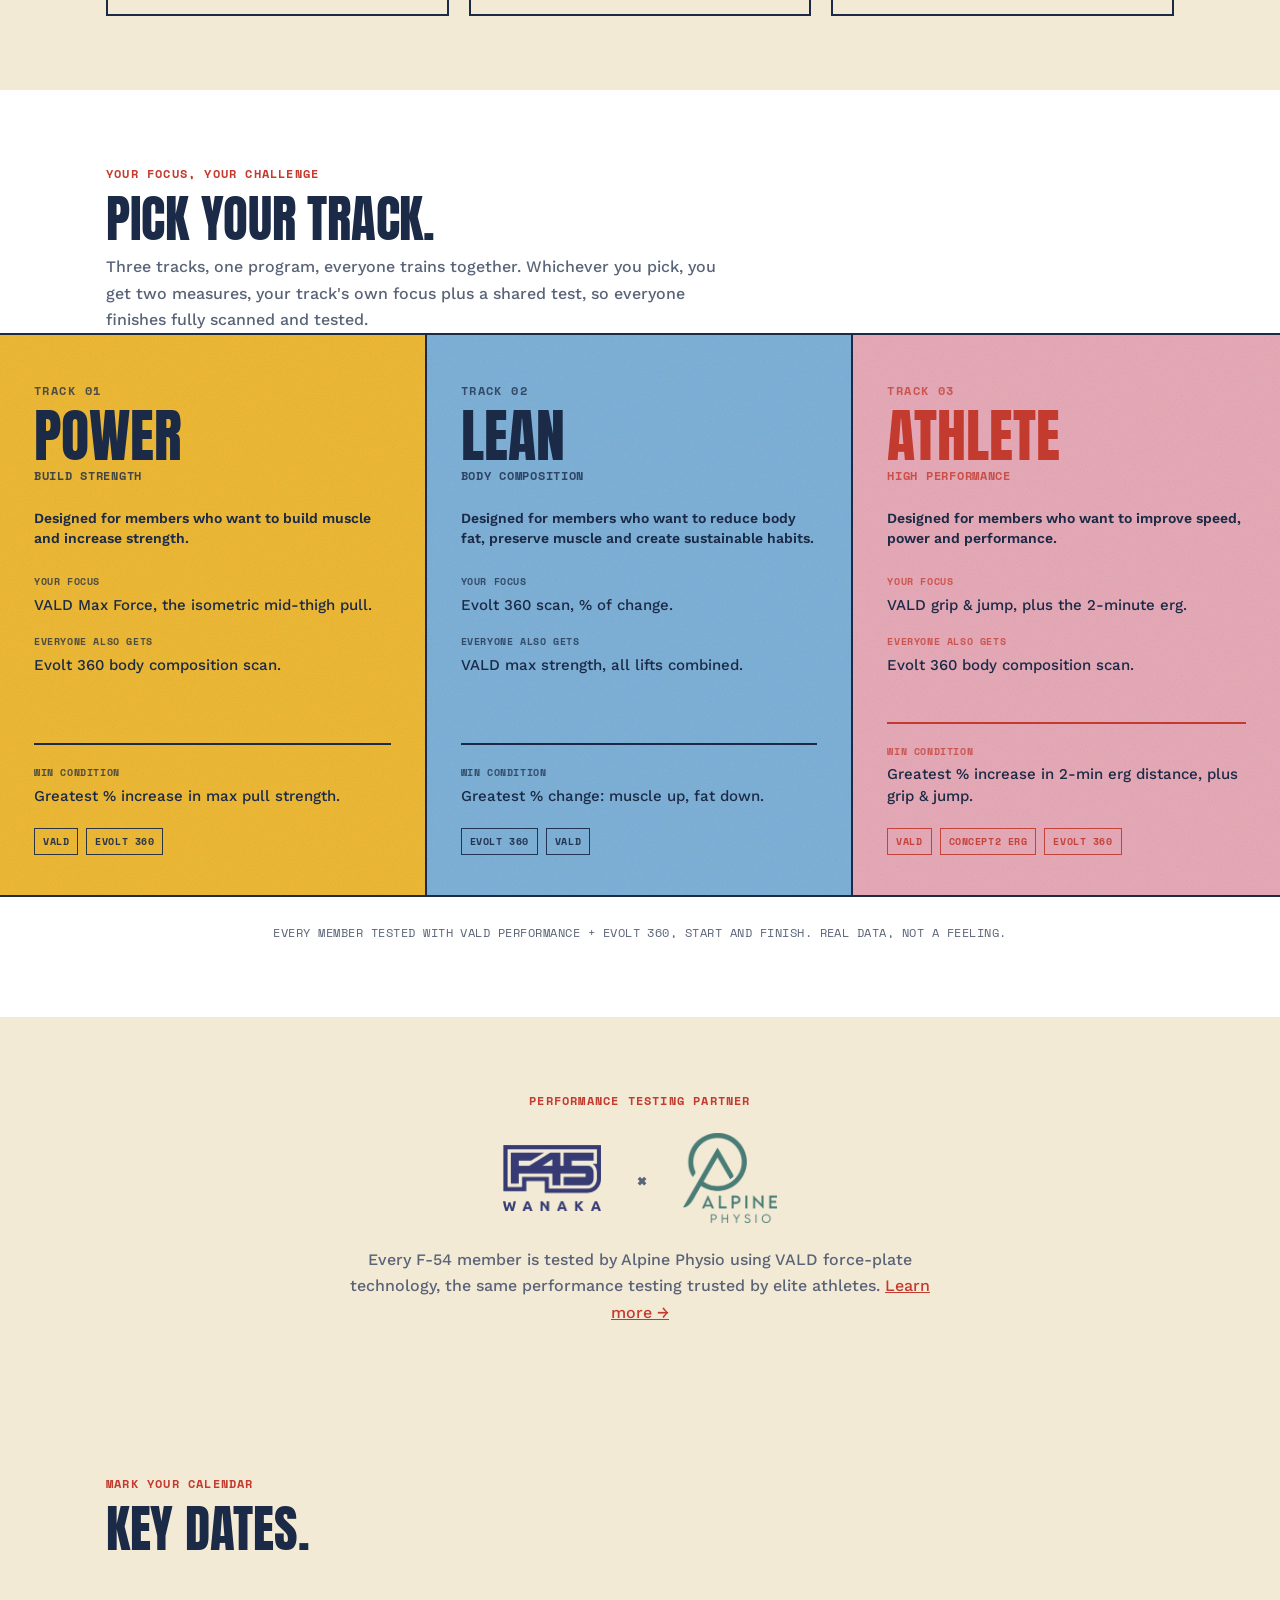
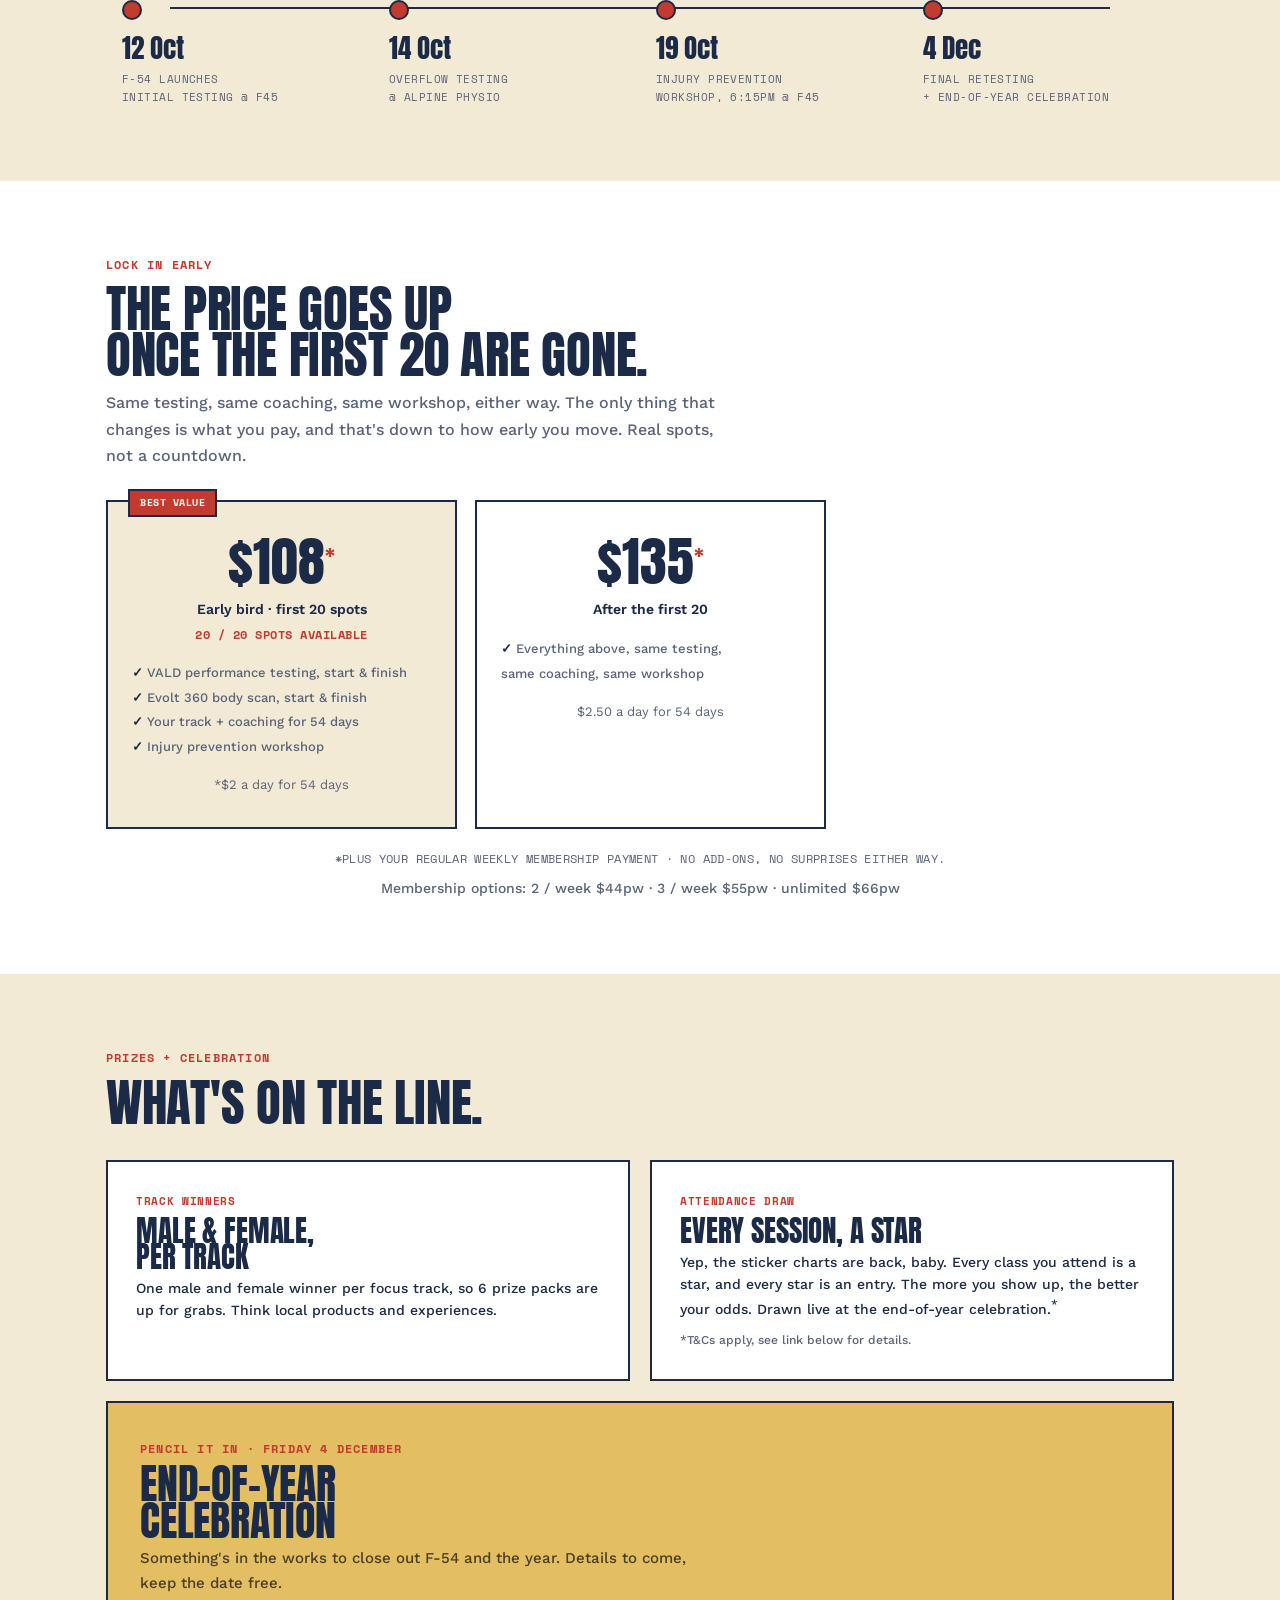
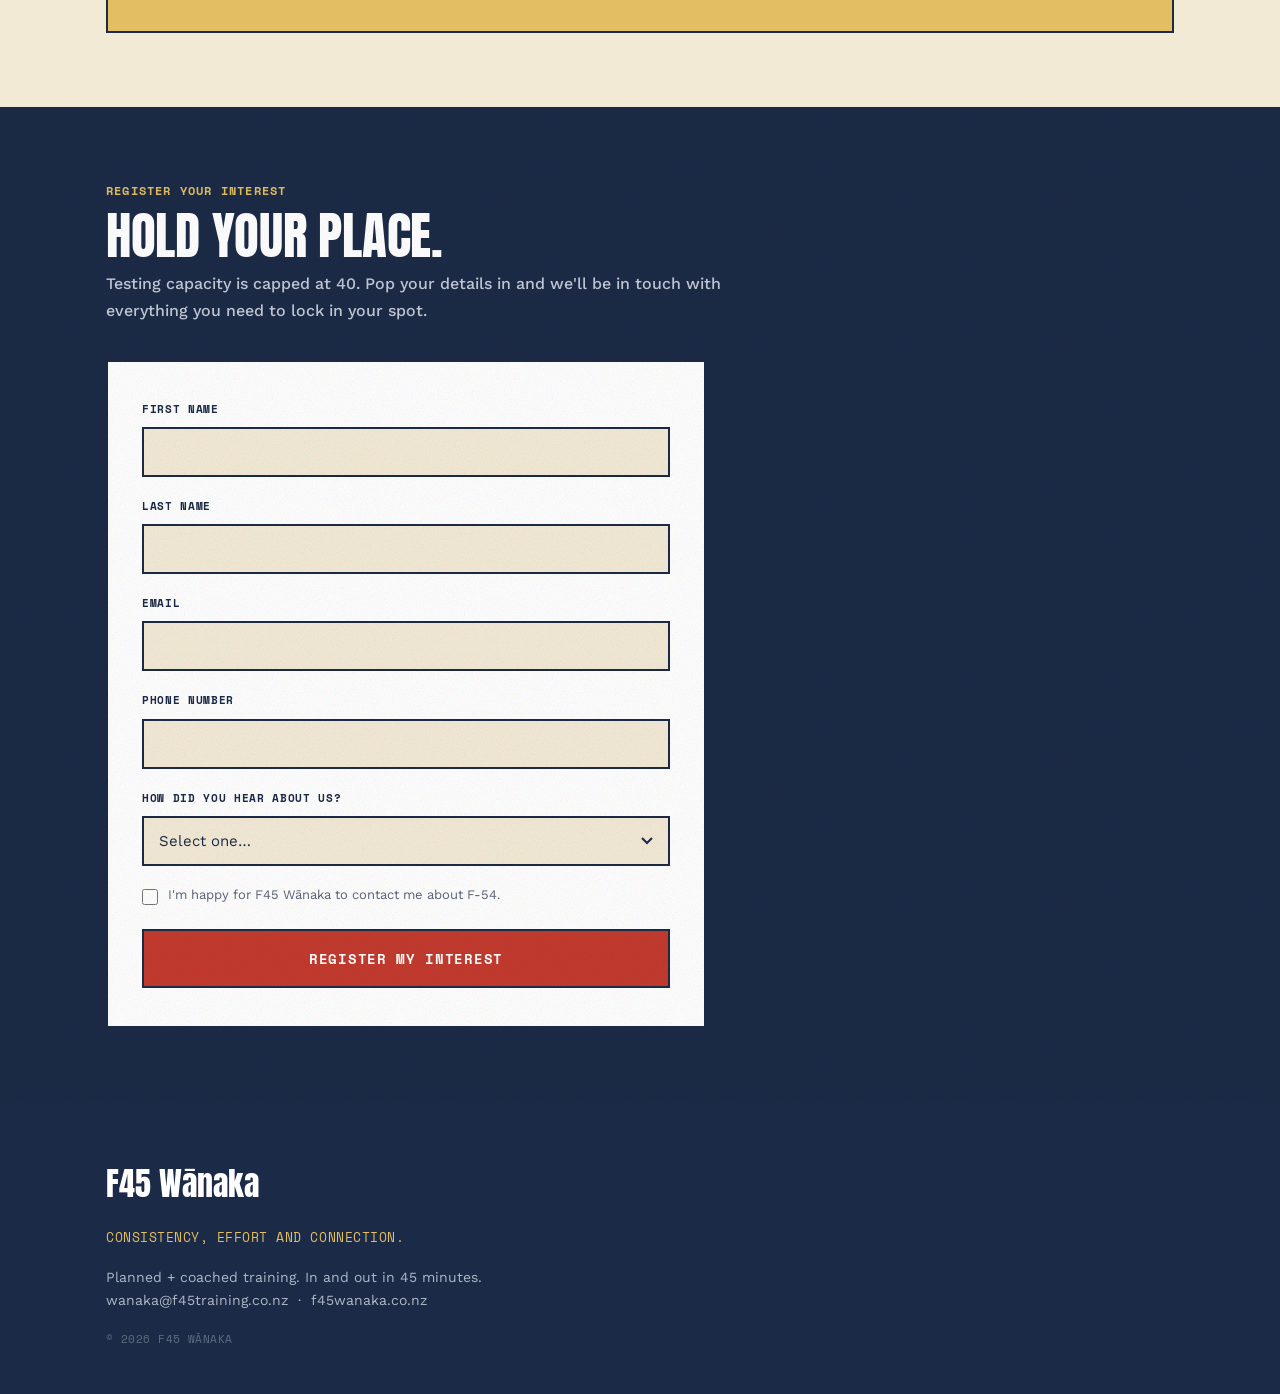
==== commit e5552040: "Update index.html" ====
--- a/f54/index.html
+++ b/f54/index.html
@@ -75,6 +75,7 @@
     <div class="tnum">Track 01</div>
     <div class="tname">Power</div>
     <div class="tdesc">Build strength</div>
+    <div class="tfor">Designed for members who want to build muscle and increase strength.</div>
     <div class="trow"><div class="k">Your focus</div><div class="v2">VALD Max Force, the isometric mid-thigh pull.</div></div>
     <div class="trow"><div class="k">Everyone also gets</div><div class="v2">Evolt 360 body composition scan.</div></div>
     <div class="twin">
@@ -86,6 +87,7 @@
     <div class="tnum">Track 02</div>
     <div class="tname">Lean</div>
     <div class="tdesc">Body composition</div>
+    <div class="tfor">Designed for members who want to reduce body fat, preserve muscle and create sustainable habits.</div>
     <div class="trow"><div class="k">Your focus</div><div class="v2">Evolt 360 scan, % of change.</div></div>
     <div class="trow"><div class="k">Everyone also gets</div><div class="v2">VALD max strength, all lifts combined.</div></div>
     <div class="twin">
@@ -97,6 +99,7 @@
     <div class="tnum">Track 03</div>
     <div class="tname">Athlete</div>
     <div class="tdesc">High performance</div>
+    <div class="tfor">Designed for members who want to improve speed, power and performance.</div>
     <div class="trow"><div class="k">Your focus</div><div class="v2">VALD grip &amp; jump, plus the 2-minute erg.</div></div>
     <div class="trow"><div class="k">Everyone also gets</div><div class="v2">Evolt 360 body composition scan.</div></div>
     <div class="twin">
--- a/site.css
+++ b/site.css
@@ -174,9 +174,11 @@
 .tcol{position:relative;overflow:hidden;padding:46px 34px 40px;min-height:560px;display:flex;flex-direction:column;border-right:2px solid var(--navy);}
 .tcol:last-child{border-right:none;}
 @media(max-width:820px){.tcol{border-right:none;border-bottom:2px solid var(--navy);min-height:auto;}}
-.tcol.pw{background:var(--red);color:#fff;}
-.tcol.ln{background:var(--mustard);color:var(--navy);}
-.tcol.at{background:var(--navy);color:var(--cream);}
+.tcol.pw{background:#EFBA36;color:var(--navy);}
+.tcol.ln{background:#7FB2D9;color:var(--navy);}
+.tcol.at{background:var(--pink);color:var(--red);}
+.tcol .trow .v2{color:var(--navy);}
+.tcol .tfor{font-family:'Work Sans',sans-serif;font-size:14px;font-weight:600;line-height:1.45;color:var(--navy);margin:-6px 0 26px;}
 .tcol>*{position:relative;z-index:2;}
 .tcol .tnum{font-family:'Space Mono',monospace;font-size:12px;font-weight:700;letter-spacing:.12em;text-transform:uppercase;opacity:.75;}
 .tcol .tname{font-family:'Anton',Impact,sans-serif;font-size:3.6rem;line-height:.88;margin:10px 0 4px;text-transform:uppercase;}
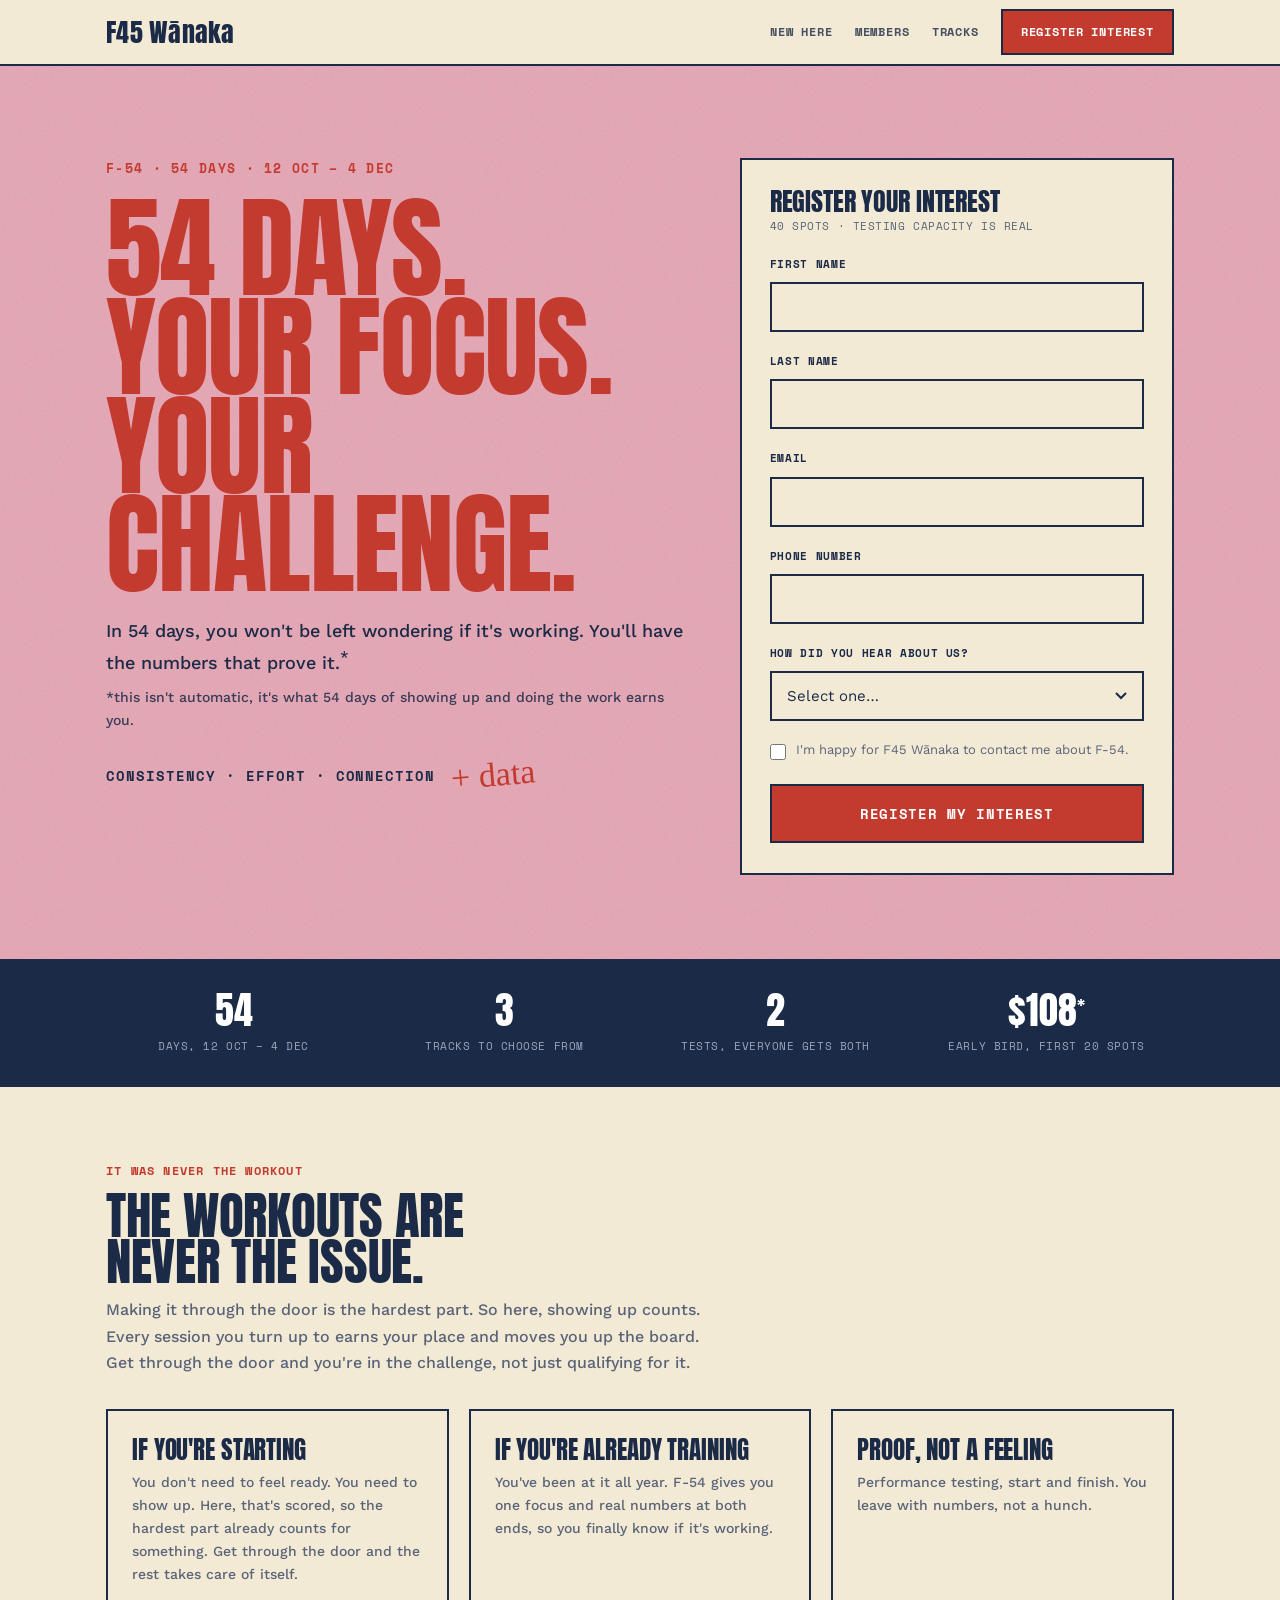
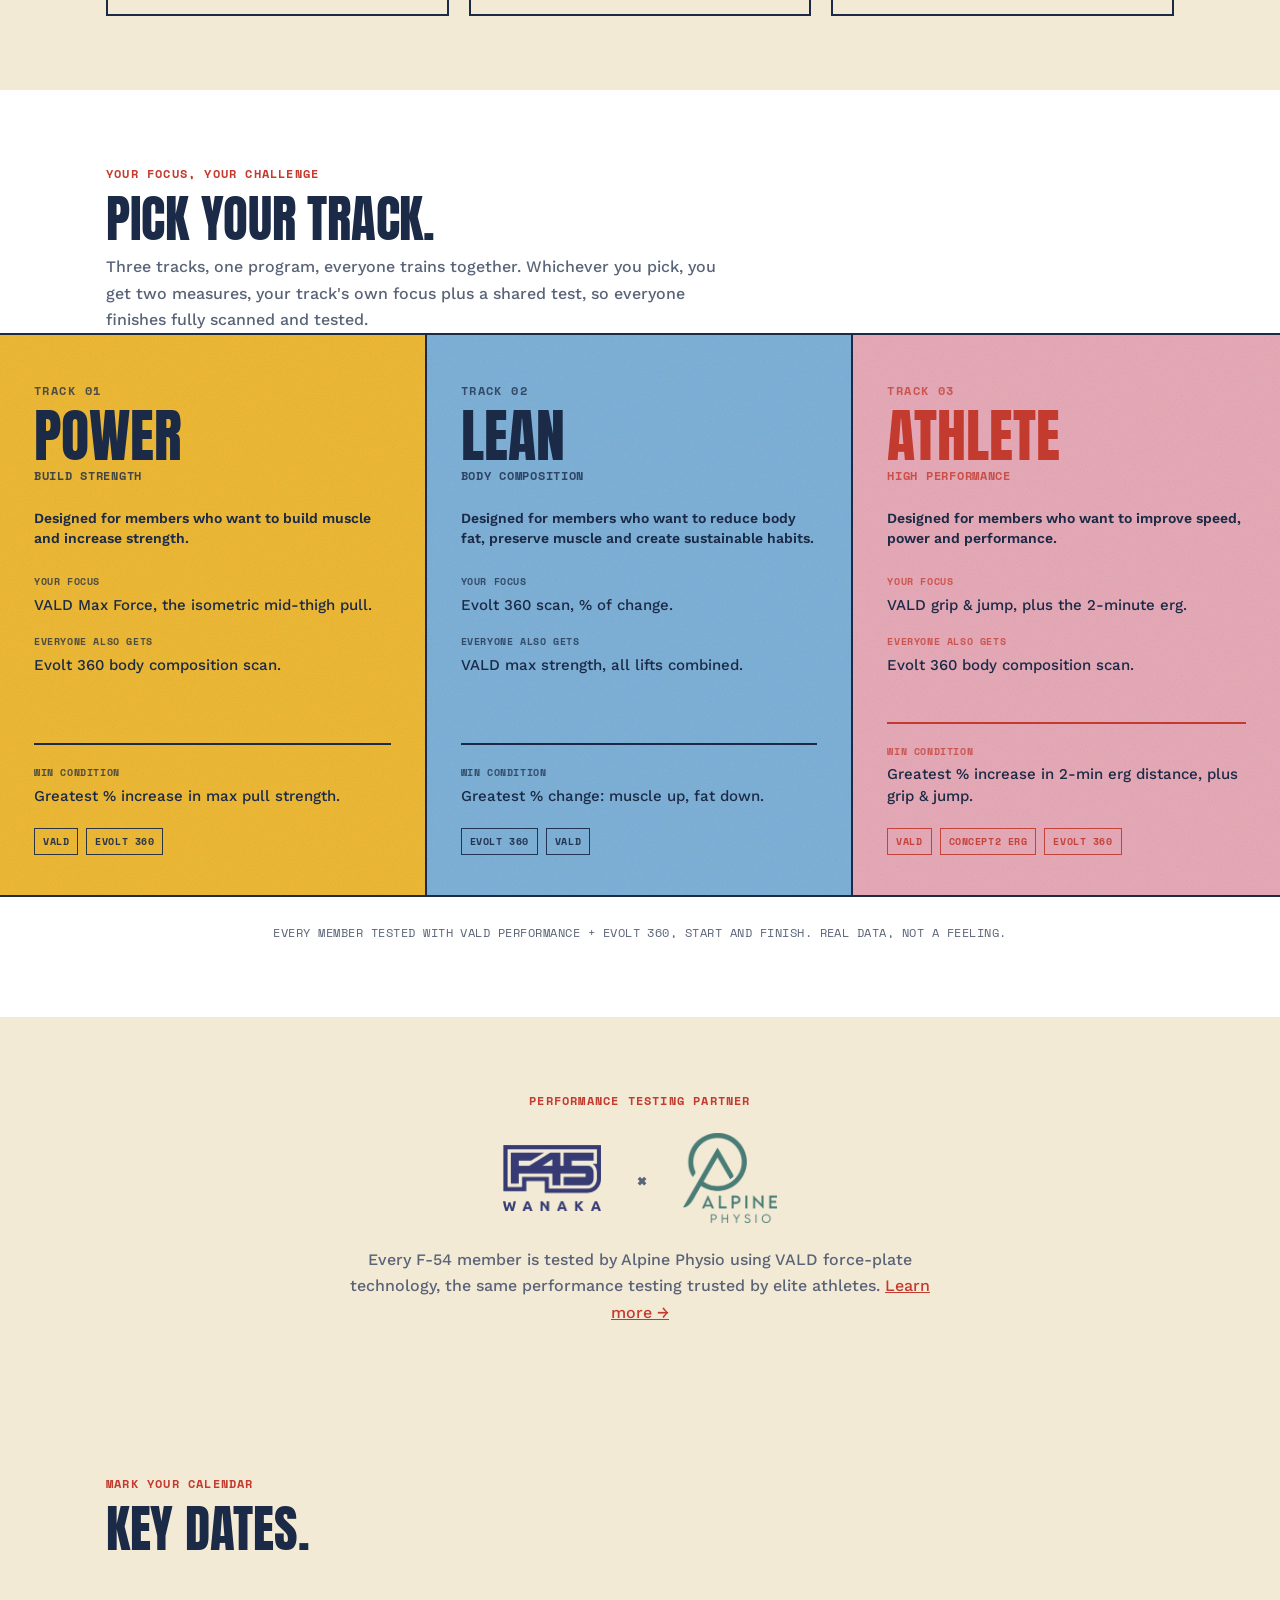
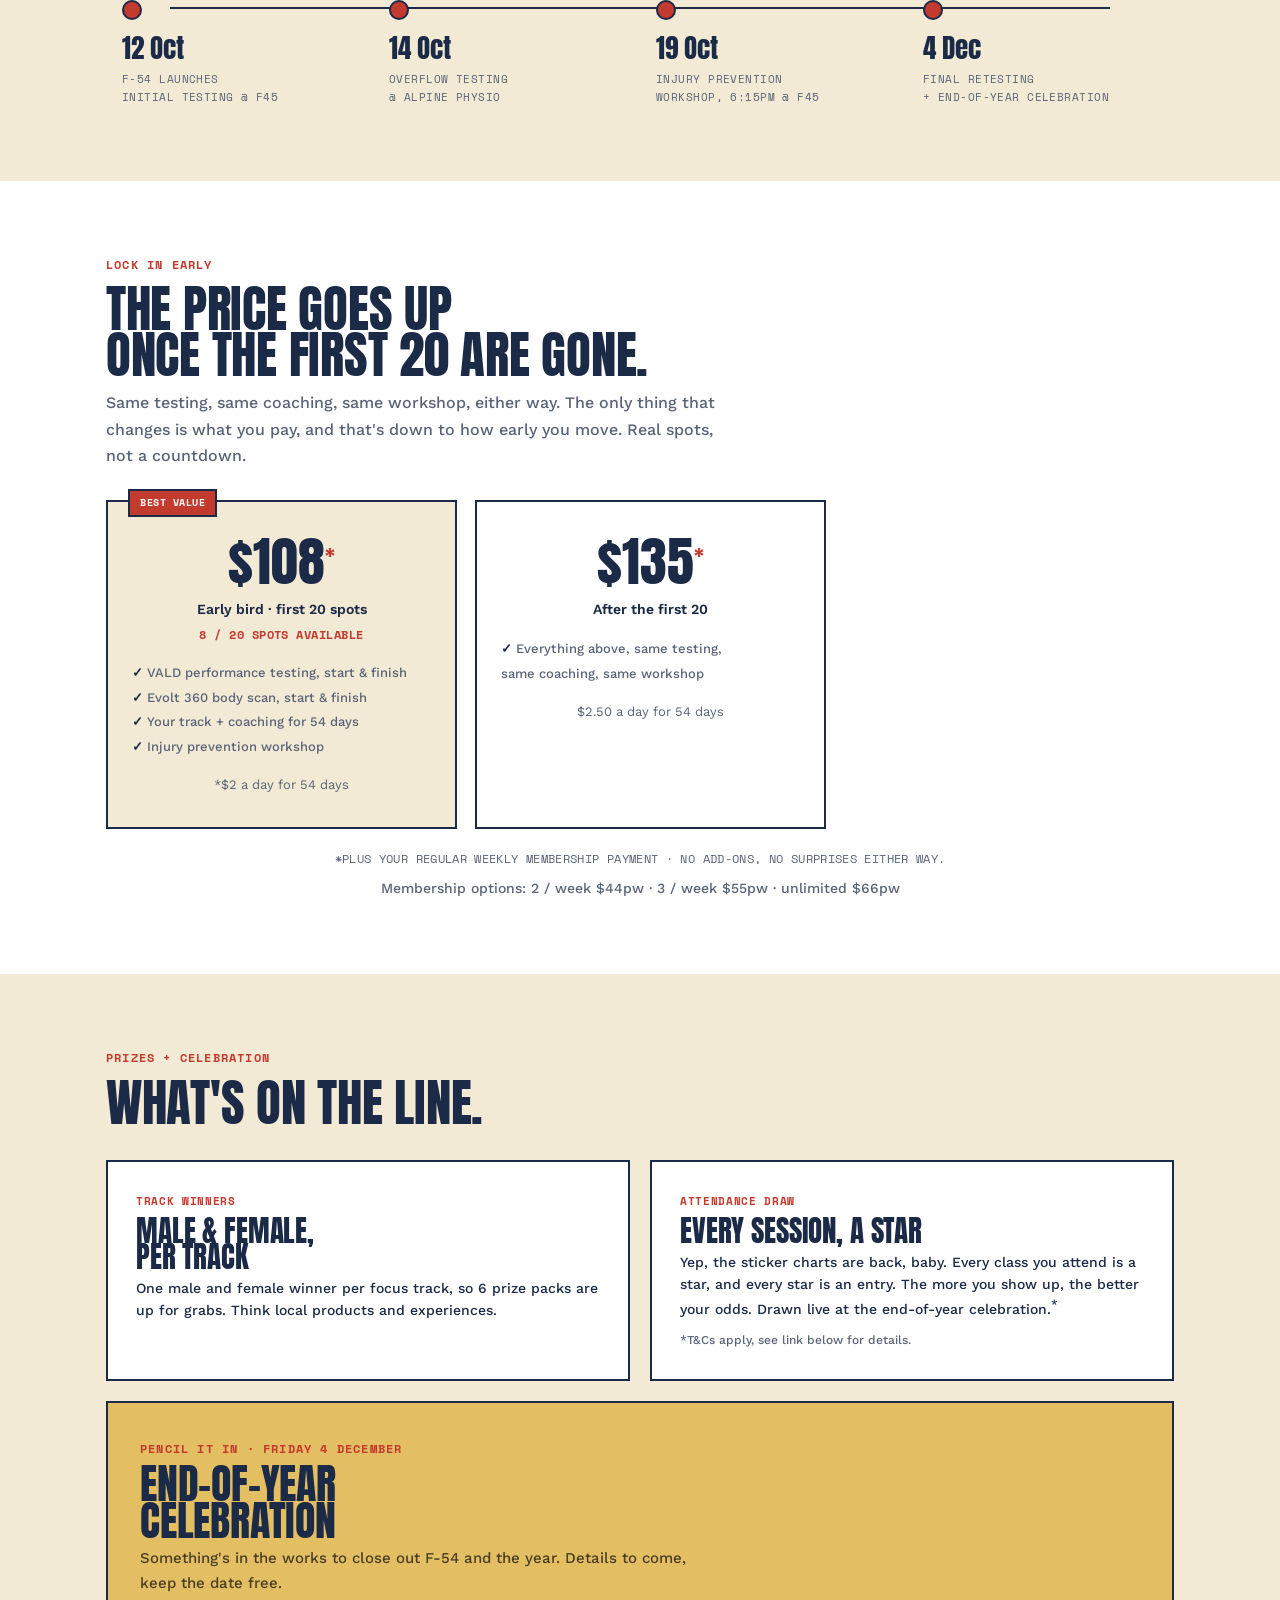
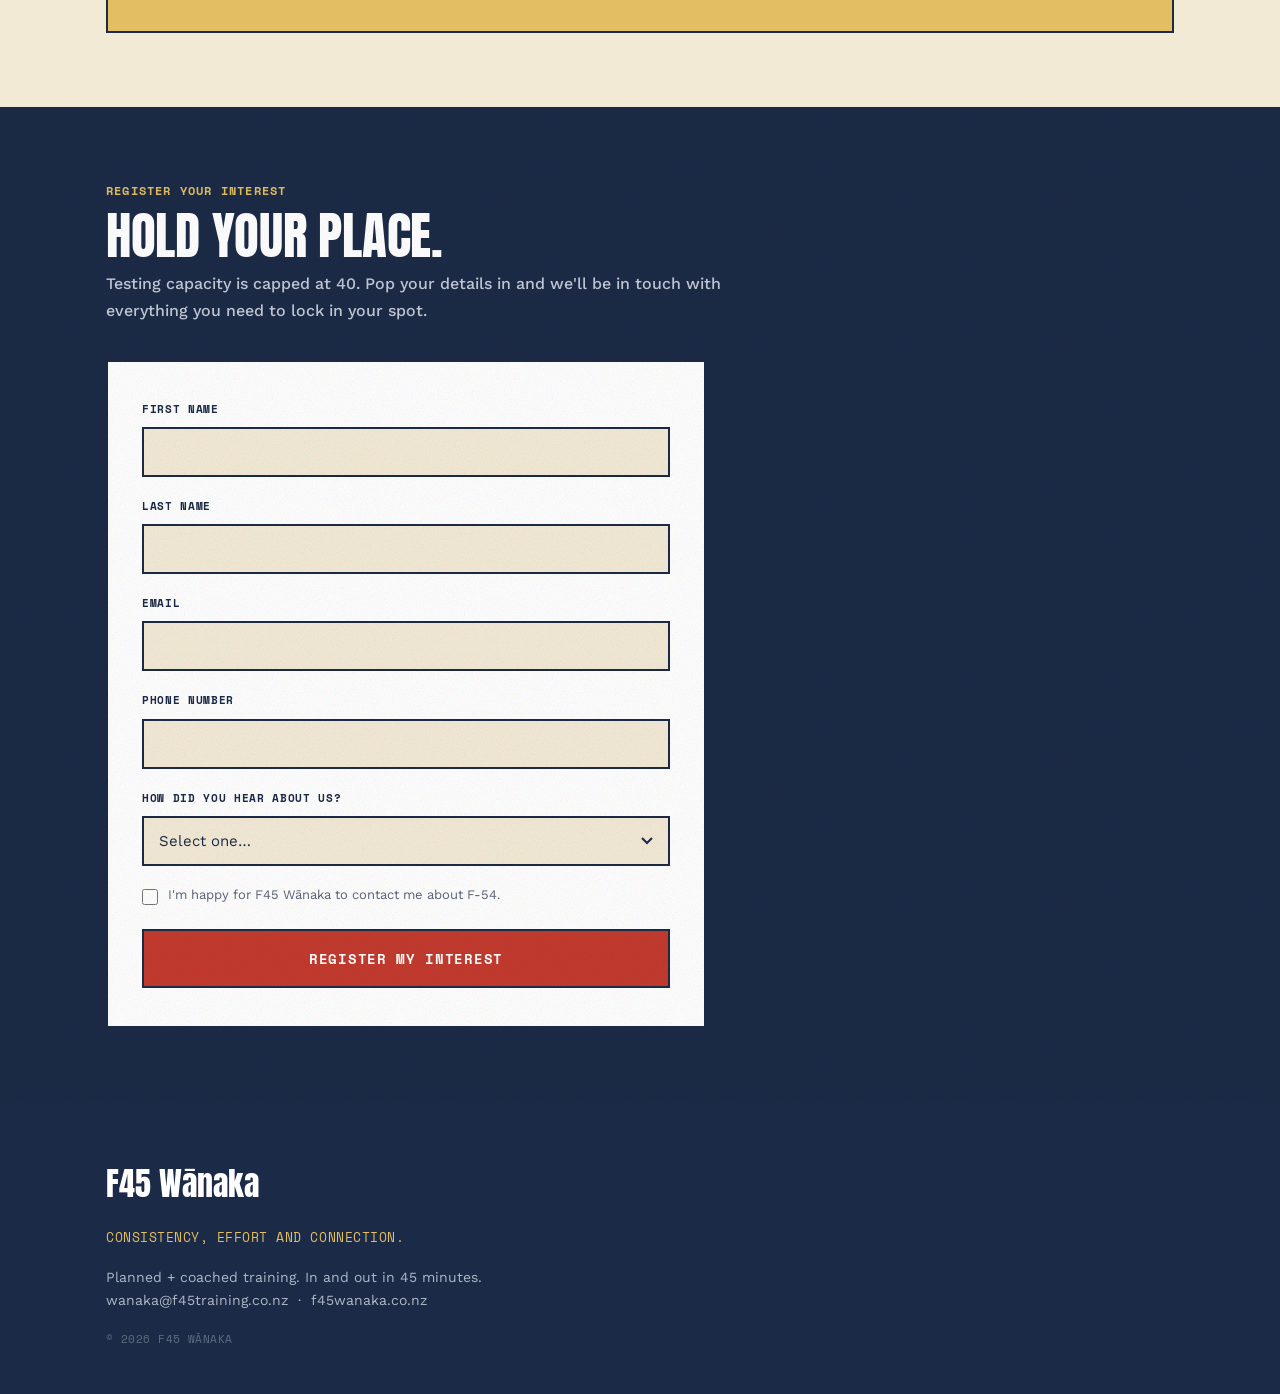
==== commit e4198822: "Update index.html" ====
--- a/f54/index.html
+++ b/f54/index.html
@@ -140,7 +140,7 @@
     <div class="price best">
       <div class="amt">$108<sup style="font-size:1.4rem;color:var(--red);top:-1.4rem;">*</sup></div>
       <div class="lab">Early bird &middot; first 20 spots</div>
-      <div class="sub" style="color:var(--red);font-weight:700;font-family:'Space Mono',monospace;text-transform:uppercase;letter-spacing:.04em;font-size:12px;margin-top:4px;">20 / 20 spots available</div>
+      <div class="sub" style="color:var(--red);font-weight:700;font-family:'Space Mono',monospace;text-transform:uppercase;letter-spacing:.04em;font-size:12px;margin-top:4px;">8 / 20 spots available</div>
       <div class="incl">
         <b>&#10003;</b> VALD performance testing, start &amp; finish<br>
         <b>&#10003;</b> Evolt 360 body scan, start &amp; finish<br>
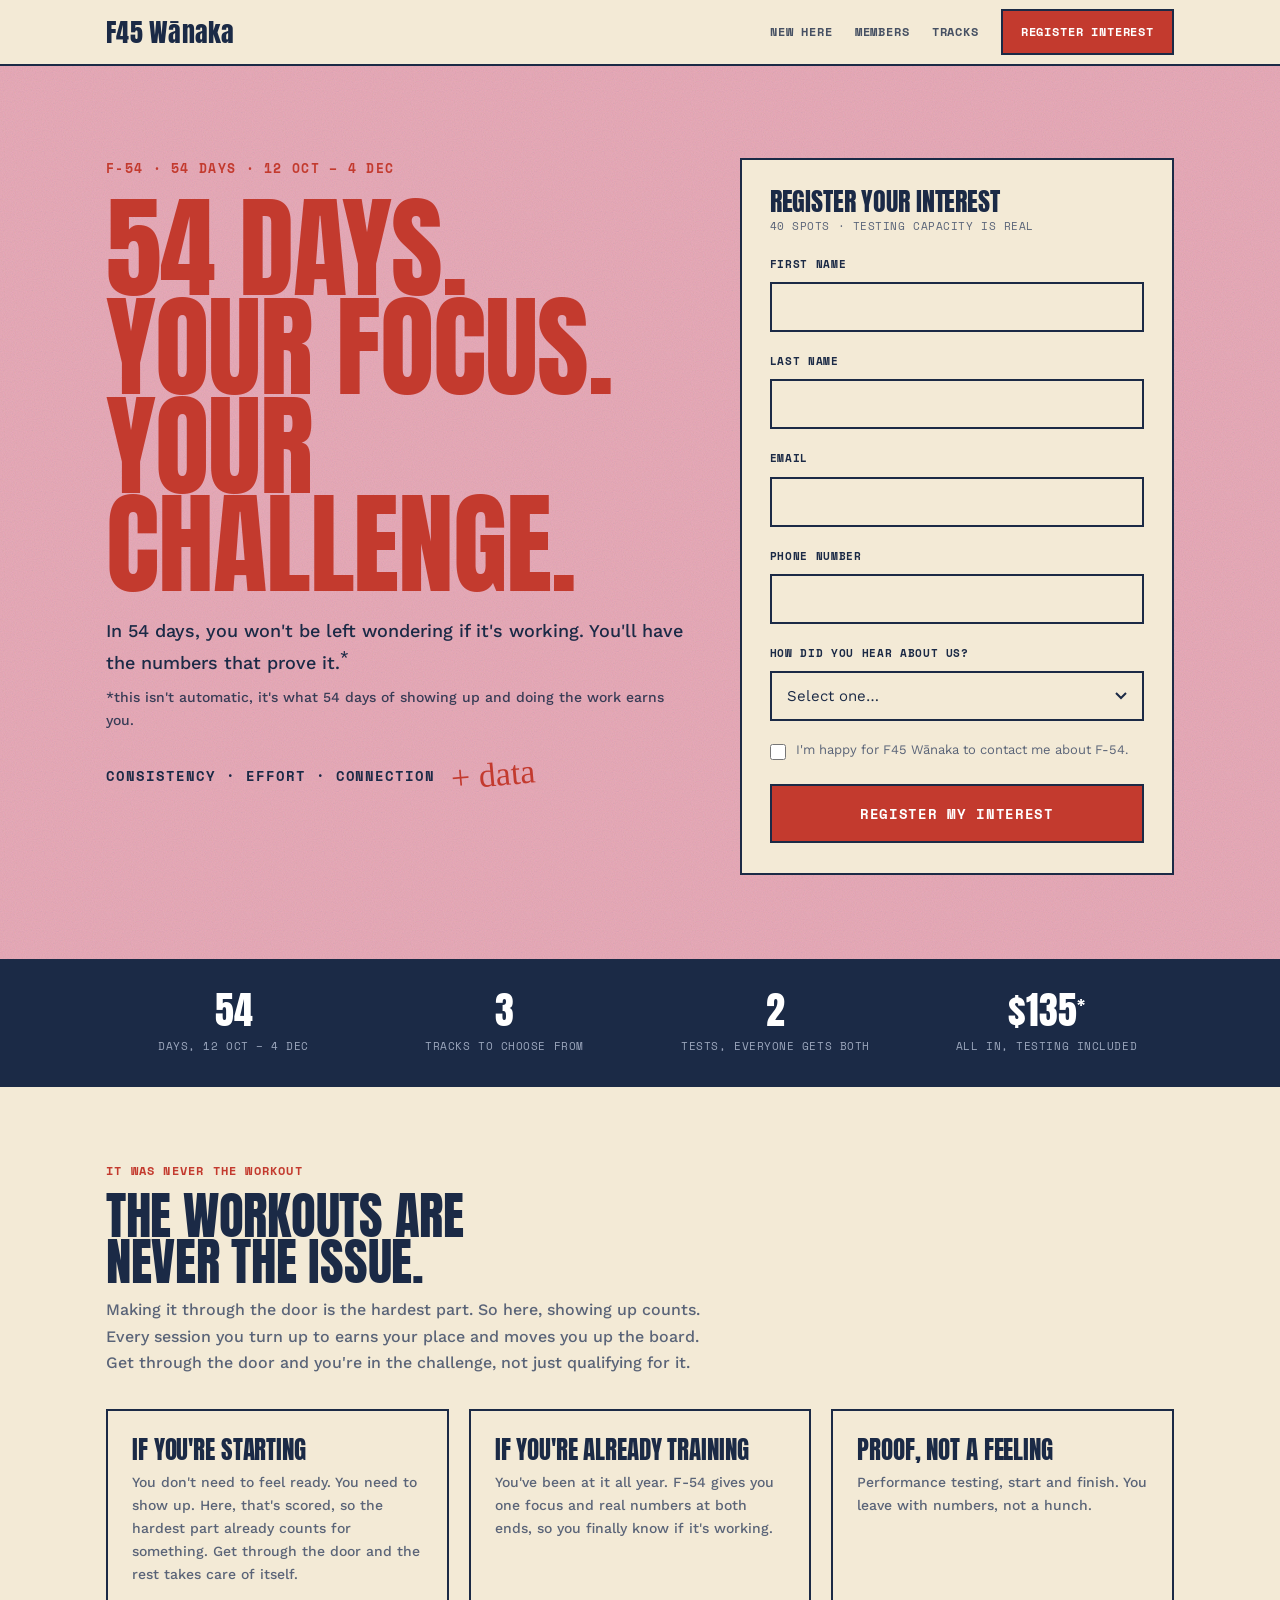
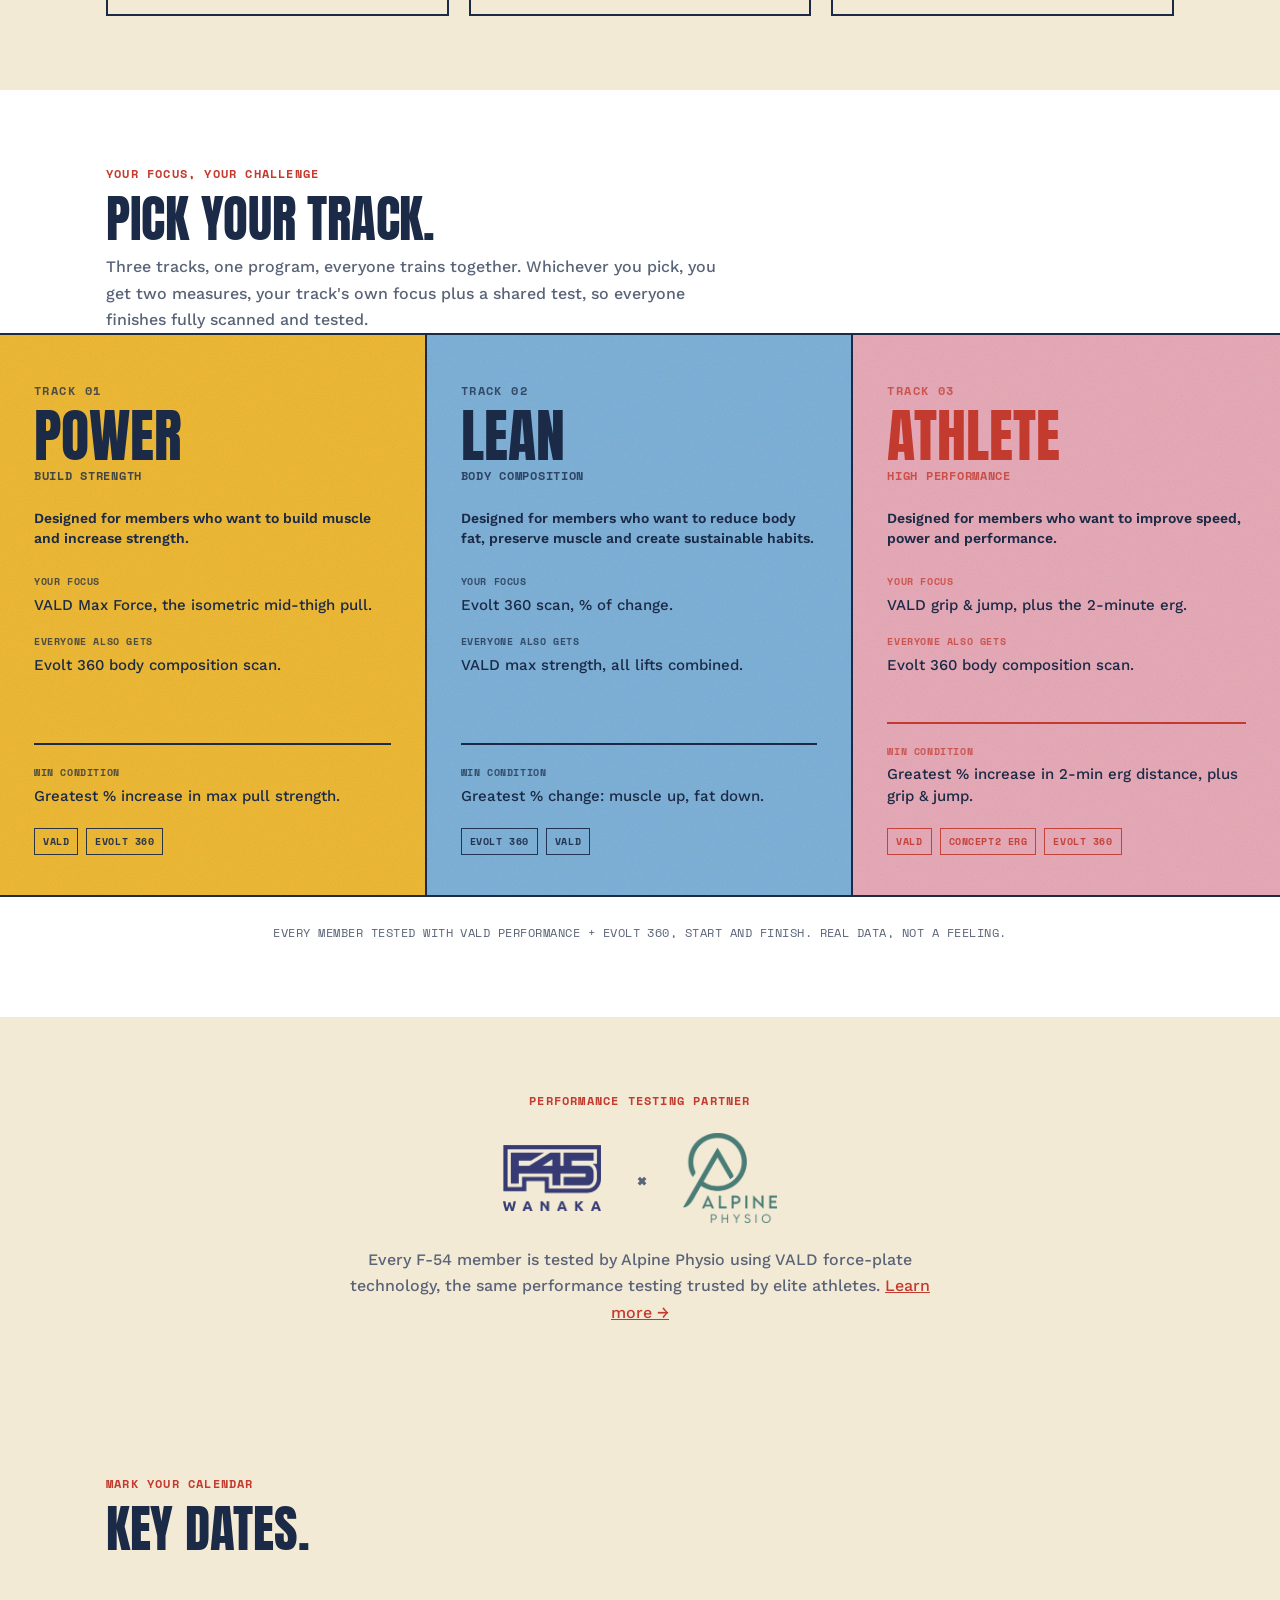
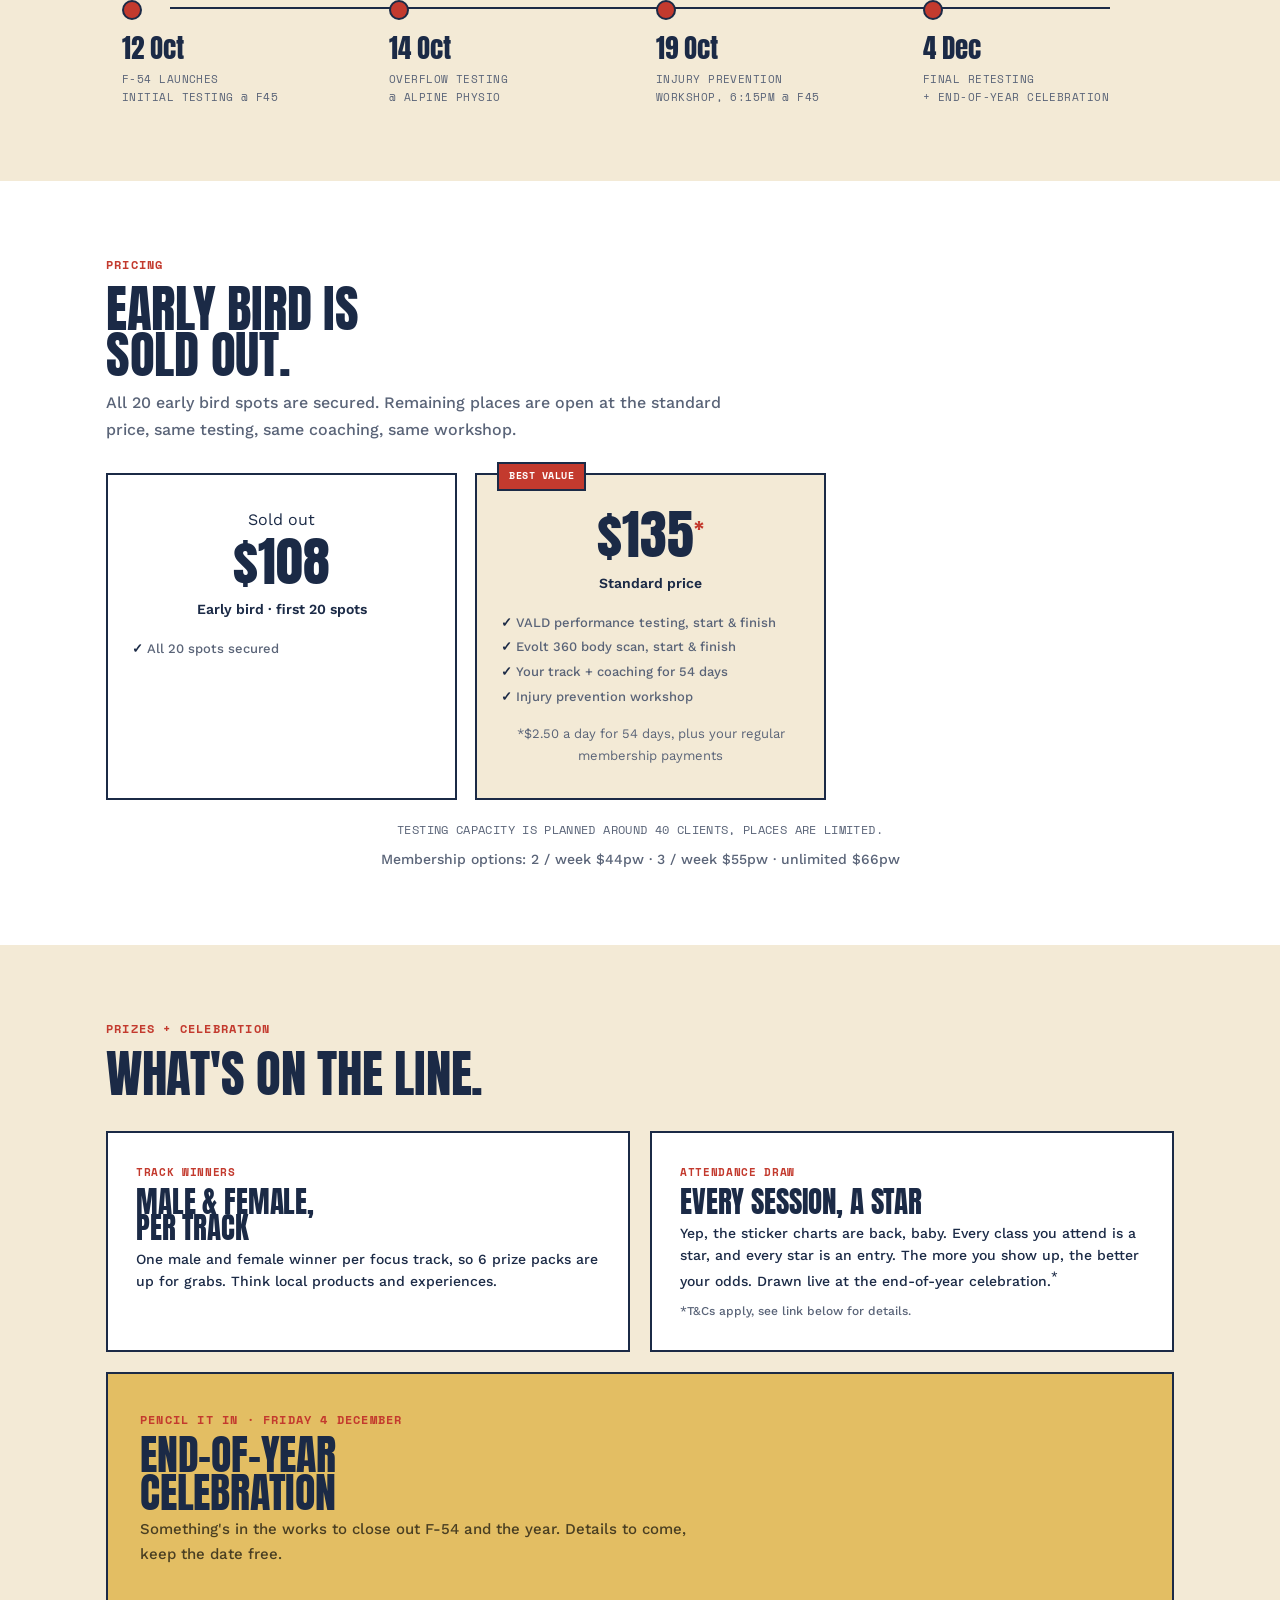
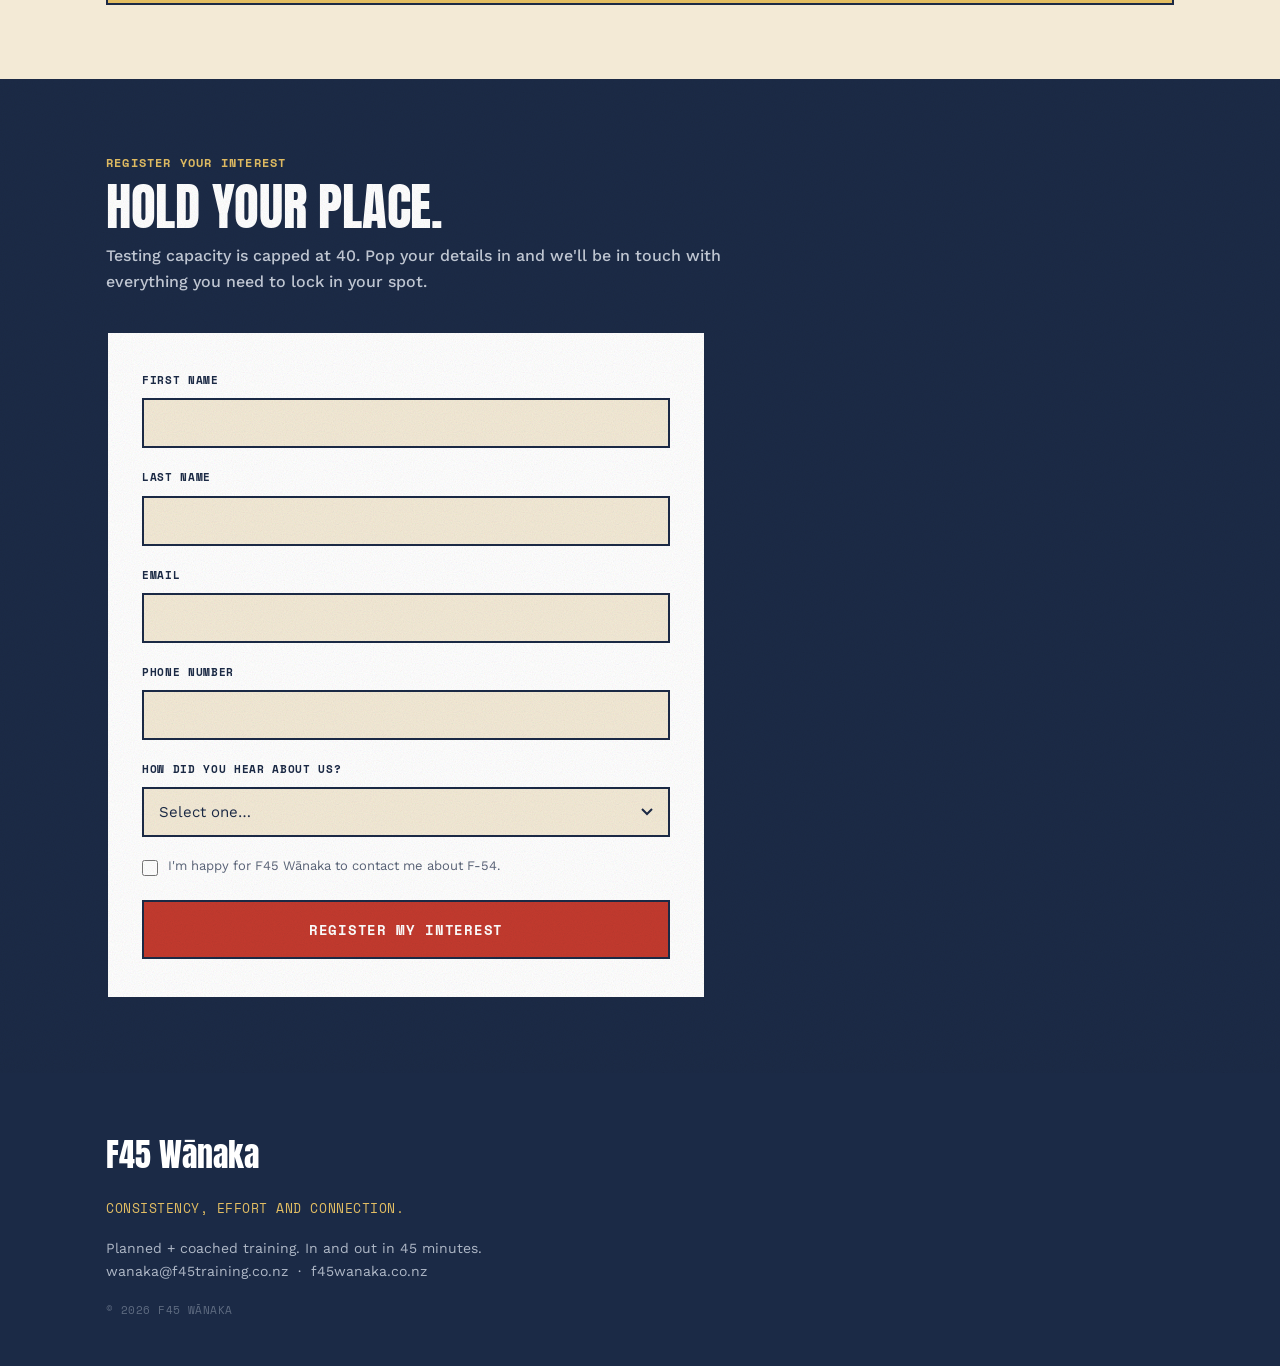
==== commit e81da72d: "Update index.html" ====
--- a/f54/index.html
+++ b/f54/index.html
@@ -51,7 +51,7 @@
   <div class="stat"><div class="n">54</div><div class="l">Days, 12 Oct &ndash; 4 Dec</div></div>
   <div class="stat"><div class="n">3</div><div class="l">Tracks to choose from</div></div>
   <div class="stat"><div class="n">2</div><div class="l">Tests, everyone gets both</div></div>
-  <div class="stat"><div class="n">$108<span style="font-size:1.1rem;vertical-align:super;">*</span></div><div class="l">Early bird, first 20 spots</div></div>
+  <div class="stat"><div class="n">$135<span style="font-size:1.1rem;vertical-align:super;">*</span></div><div class="l">All in, testing included</div></div>
 </div></div>
 
 <section class="cream"><div class="wrap">
@@ -133,32 +133,31 @@
 </div></section>
 
 <section class="white"><div class="wrap">
-  <div class="kick">Lock in early</div>
-  <h2 class="sh">The price goes up<br>once the first 20 are gone.</h2>
-  <p class="lead">Same testing, same coaching, same workshop, either way. The only thing that changes is what you pay, and that's down to how early you move. Real spots, not a countdown.</p>
+  <div class="kick">Pricing</div>
+  <h2 class="sh">Early bird is<br>sold out.</h2>
+  <p class="lead">All 20 early bird spots are secured. Remaining places are open at the standard price, same testing, same coaching, same workshop.</p>
   <div class="prices two">
+    <div class="price soldout">
+      <div class="soldtag">Sold out</div>
+      <div class="amt">$108</div>
+      <div class="lab">Early bird &middot; first 20 spots</div>
+      <div class="incl">
+        <b>&#10003;</b> All 20 spots secured
+      </div>
+    </div>
     <div class="price best">
-      <div class="amt">$108<sup style="font-size:1.4rem;color:var(--red);top:-1.4rem;">*</sup></div>
-      <div class="lab">Early bird &middot; first 20 spots</div>
-      <div class="sub" style="color:var(--red);font-weight:700;font-family:'Space Mono',monospace;text-transform:uppercase;letter-spacing:.04em;font-size:12px;margin-top:4px;">8 / 20 spots available</div>
+      <div class="amt">$135<sup style="font-size:1.4rem;color:var(--red);top:-1.4rem;">*</sup></div>
+      <div class="lab">Standard price</div>
       <div class="incl">
         <b>&#10003;</b> VALD performance testing, start &amp; finish<br>
         <b>&#10003;</b> Evolt 360 body scan, start &amp; finish<br>
         <b>&#10003;</b> Your track + coaching for 54 days<br>
         <b>&#10003;</b> Injury prevention workshop
       </div>
-      <div class="sub" style="margin-top:14px;">*$2 a day for 54 days</div>
-    </div>
-    <div class="price">
-      <div class="amt">$135<sup style="font-size:1.4rem;color:var(--red);top:-1.4rem;">*</sup></div>
-      <div class="lab">After the first 20</div>
-      <div class="incl">
-        <b>&#10003;</b> Everything above, same testing,<br>same coaching, same workshop
-      </div>
-      <div class="sub" style="margin-top:14px;">$2.50 a day for 54 days</div>
-    </div>
-  </div>
-  <p class="fine" style="text-align:center;margin-top:20px;">*Plus your regular weekly membership payment &middot; no add-ons, no surprises either way.</p>
+      <div class="sub" style="margin-top:14px;">*$2.50 a day for 54 days, plus your regular membership payments</div>
+    </div>
+  </div>
+  <p class="fine" style="text-align:center;margin-top:20px;">Testing capacity is planned around 40 clients, places are limited.</p>
   <p style="text-align:center;font-family:'Work Sans',sans-serif;font-size:14px;color:var(--ink-soft);font-weight:500;margin-top:8px;">Membership options: 2 / week $44pw &middot; 3 / week $55pw &middot; unlimited $66pw</p>
 </div></section>
 
